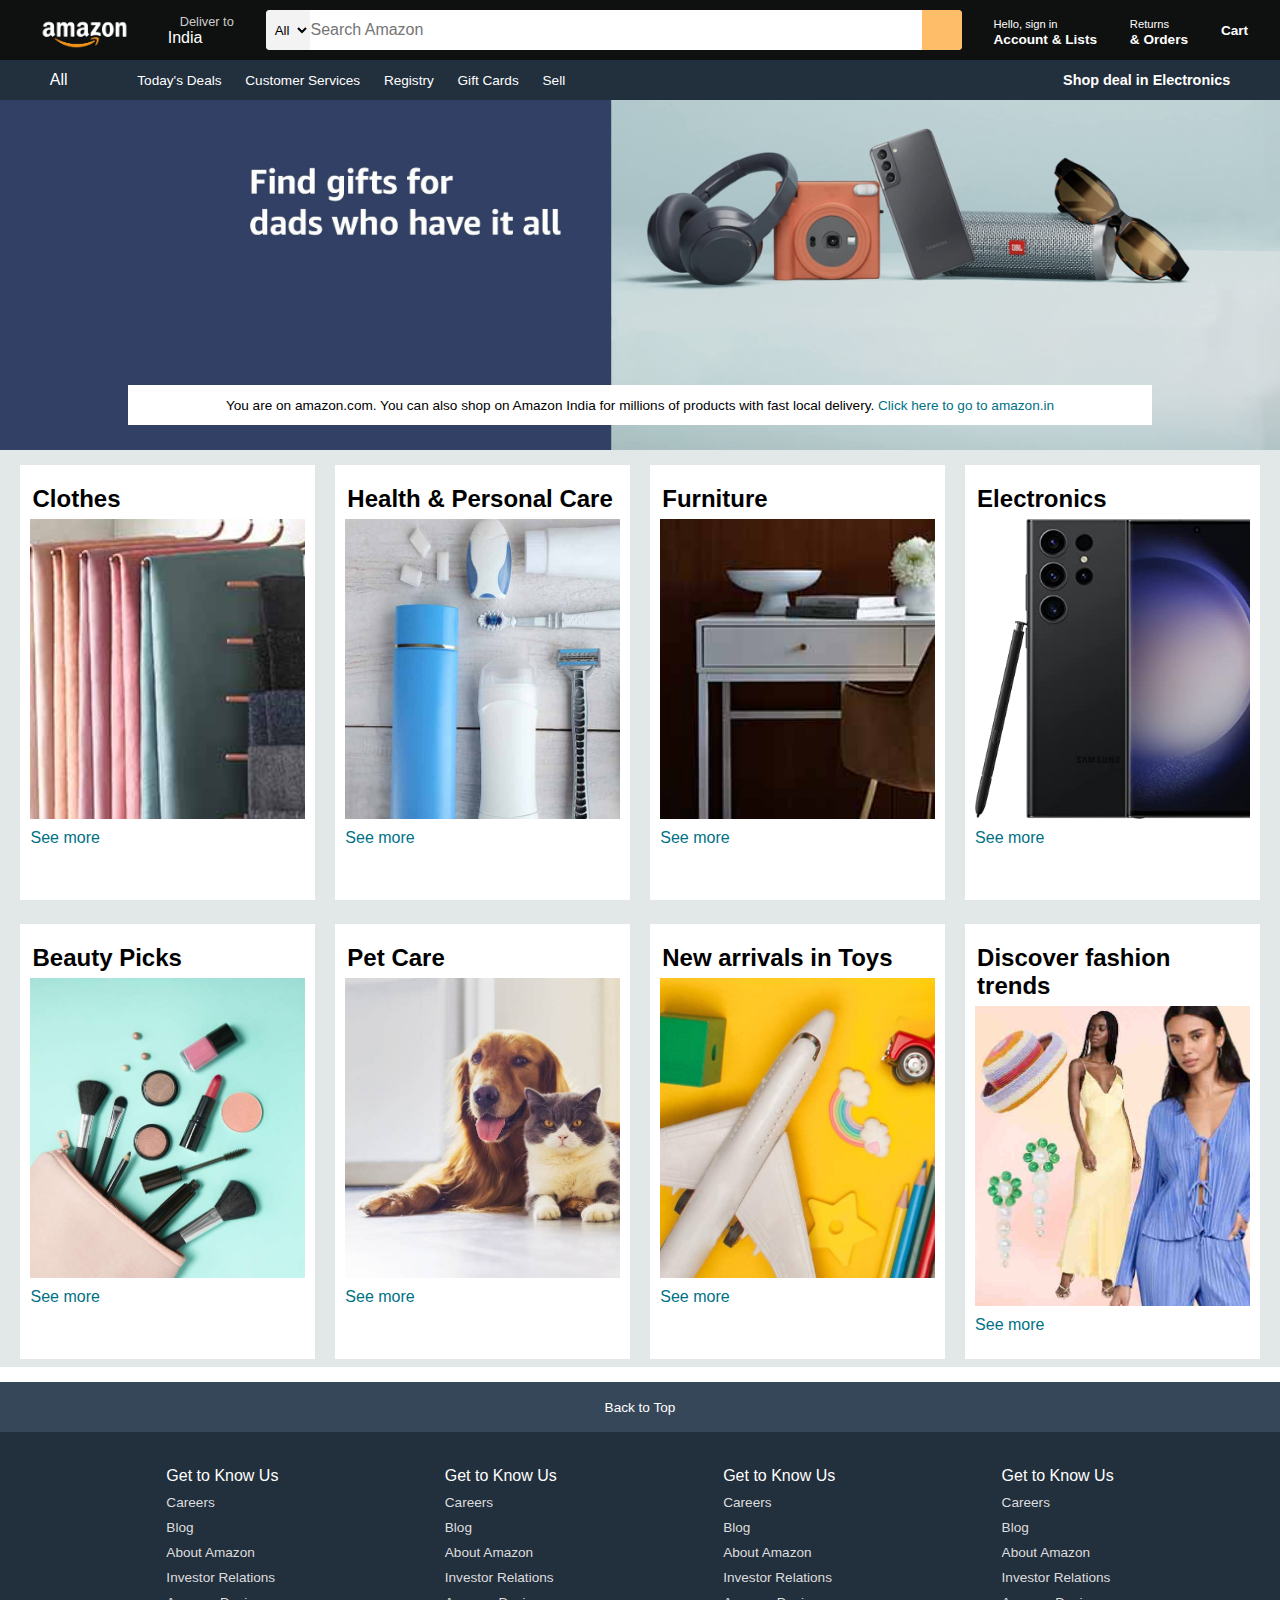
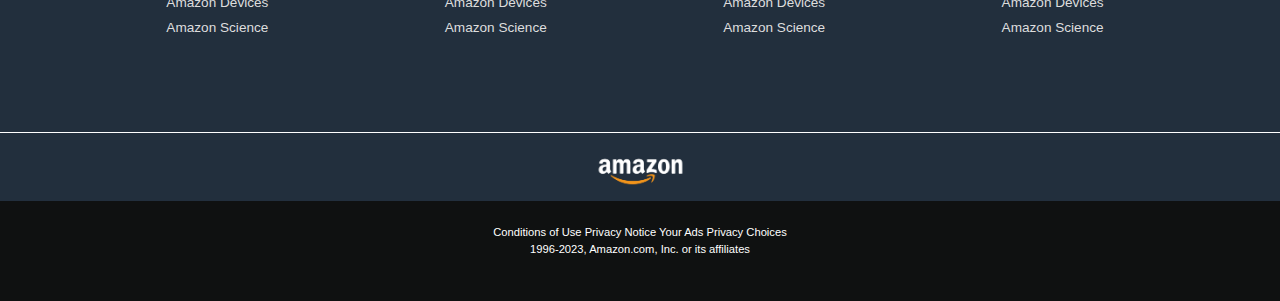
==== index.html @ 6df7f6a2 "first commit" ====
<!DOCTYPE html>
<html lang="en">
<head>
    <meta charset="UTF-8">
    <meta name="viewport" content="width=device-width, initial-scale=1.0">
    <title>Amazon</title>
    <link rel="stylesheet" href="https://cdnjs.cloudflare.com/ajax/libs/font-awesome/6.4.0/css/all.min.css" integrity="sha512-iecdLmaskl7CVkqkXNQ/ZH/XLlvWZOJyj7Yy7tcenmpD1ypASozpmT/E0iPtmFIB46ZmdtAc9eNBvH0H/ZpiBw==" crossorigin="anonymous" referrerpolicy="no-referrer" />
    <link rel="stylesheet" href="style.css">    
</head>
<body> 
    <!-- Go to the CDN(Content Delivery Network) for fetch the data from nearest server for that search (cdnjs.com) -->
    <header>
        <div class="navbar">
            <div class="nav-logo border">
                <div class="logo"></div>
            </div>

            <div class="nav-address border">
                <p class="add-first">Deliver to</p>
                <div class="add-icon">
                    <i class="fa-sharp fa-solid fa-location-dot"></i> 
                    <p class="add-second">India</p>
                </div>
            </div>

            <div class="nav-search">
                <select name="" id="" class="search-select">
                    <option value="">All</option>
                </select>
                <input type="text" placeholder="Search Amazon" class="search-input">
                <div class="search-icon">
                    <i class="fa-solid fa-magnifying-glass"></i>
                </div>
            </div>

            <div class="nav-signin border">
                <p><span>Hello, sign in</span></p>
                <p class="nav-second">Account & Lists</p>
            </div>

            <div class="nav-return border">
                <p><span>Returns</span></p>
                <p class="nav-second">& Orders</p>
            </div>

            <div class="nav-cart border">
                <i class="fa-solid fa-cart-shopping"></i>
                Cart
            </div>
        </div>

        <div class="panel">
            <div class="panel-all hover-cursor">
                <i class="fa-solid fa-bars"></i>
                All
            </div>
            <div class="panel-options">
                <p class="hover-cursor">Today's Deals</p>
                <p class="hover-cursor">Customer Services</p>
                <p class="hover-cursor">Registry</p>
                <p class="hover-cursor">Gift Cards</p>
                <p class="hover-cursor">Sell</p>
            </div>
            <div class="panel-deals hover-cursor">
                Shop deal in Electronics
            </div>
        </div>
    </header>

    <div class="hero-section">
        <div class="hero-msg">
            <p>You are on amazon.com. You can also shop on Amazon India for millions of products with fast local delivery. <a class="hover-cursor">Click here to go to amazon.in</a></p>
        </div>
    </div>

    <div class="shop-section">
        <div class="box">
            <div class="box-content">
                <h2>Clothes</h2>
                <div class="box-img" style="background-image: url('box1_image.jpg');"></div>
                <p class="hover-cursor">See more</p>
            </div>
        </div>
        <div class="box">
            <div class="box-content">
                <h2>Health & Personal Care</h2>
                <div class="box-img" style="background-image: url('box2_image.jpg');"></div>
                <p>See more</p>
            </div>
        </div>
        <div class="box">
            <div class="box-content">
                <h2>Furniture</h2>
                <div class="box-img" style="background-image: url('box3_image.jpg');"></div>
                <p>See more</p>
            </div>
        </div>
        <div class="box">
            <div class="box-content">
                <h2>Electronics</h2>
                <div class="box-img" style="background-image: url('box4_image.jpg');"></div>
                <p>See more</p>
            </div>
        </div>
        <div class="box">
            <div class="box-content">
                <h2>Beauty Picks</h2>
                <div class="box-img" style="background-image: url('box5_image.jpg');"></div>
                <p>See more</p>
            </div>
        </div>
        <div class="box">
            <div class="box-content">
                <h2>Pet Care</h2>
                <div class="box-img" style="background-image: url('box6_image.jpg');"></div>
                <p>See more</p>
            </div>
        </div>
        <div class="box">
            <div class="box-content">
                <h2>New arrivals in Toys</h2>
                <div class="box-img" style="background-image: url('box7_image.jpg');"></div>
                <p>See more</p>
            </div>
        </div>
        <div class="box">
            <div class="box-content">
                <h2>Discover fashion trends</h2>
                <div class="box-img" style="background-image: url('box8_image.jpg');"></div>
                <p>See more</p>
            </div>
        </div>
    </div>

    <footer>
        <div class="foot-panel1">
            Back to Top
        </div>

        <div class="foot-panel2">
            <ul>
                <p>Get to Know Us</p>
                <a>Careers</a>
                <a>Blog</a>
                <a>About Amazon</a>
                <a>Investor Relations</a>
                <a>Amazon Devices</a>
                <a>Amazon Science</a>
            </ul>
            <ul>
                <p>Get to Know Us</p>
                <a>Careers</a>
                <a>Blog</a>
                <a>About Amazon</a>
                <a>Investor Relations</a>
                <a>Amazon Devices</a>
                <a>Amazon Science</a>
            </ul>
            <ul>
                <p>Get to Know Us</p>
                <a>Careers</a>
                <a>Blog</a>
                <a>About Amazon</a>
                <a>Investor Relations</a>
                <a>Amazon Devices</a>
                <a>Amazon Science</a>
            </ul>
            <ul>
                <p>Get to Know Us</p>
                <a>Careers</a>
                <a>Blog</a>
                <a>About Amazon</a>
                <a>Investor Relations</a>
                <a>Amazon Devices</a>
                <a>Amazon Science</a>
            </ul>
        </div>

        <div class="foot-panel3">
            <div class="logo"></div>
        </div>
        
        <div class="foot-panel4">
            <div class="pages">
                 <a>Conditions of Use</a>
                 <a>Privacy Notice</a>
                 <a>Your Ads Privacy Choices</a>
            </div>
            <div class="copyright">
                1996-2023, Amazon.com, Inc. or its affiliates
            </div>
        </div>
    </footer>
</body>
</html>
---- style.css ----
*{
    margin: 0;
    padding: 0;
    font-family: Arial, Helvetica, sans-serif;
    border: border-box;        /*It is very helpful*/ 
}

.navbar{
    height: 60px;
    background-color:  #0f1111;    /*Canva is very helpfull for color pickkup*/
    color: white;
    display: flex;
    align-items: center;
    justify-content: space-evenly;
}

.nav-logo{
    height: 50px;
    width: 100px;
} 

.logo{
    background-image: url("amazon_logo.png");         /*div are seen, when we set height and width for that we set the height and width in .nav-logo*/
    background-size:cover;
    height: 50px;
    width: 100%; 
}

.border{
    border: 1.5px solid transparent;
    height: 50px;
    display: flex;
    flex-direction: column;
    justify-content: center;
    /* margin-left: 4px; */
}

.border:hover{
    border: 1.5px solid white;
}


/* Box2 */
.add-first{
    color: #cccccc;
    font-size: 0.8rem;
    margin-left: 15px;
}

.add-icon{
    display: flex;
    align-items: center;
}

.add-second{
    font-size: 1rem;
    margin-left: 3px;
}


/*Box 3*/
.nav-search{
    display: flex;
    justify-content: space-evenly;
    background-color: pink;
    width: 696px;
    height: 40px;
    border-radius: 4px;
    /* margin-left: 30px; */
}

.search-select{
    background-color: #f3f3f3;
    width: 51px;
    text-align: center;
    border-top-left-radius: 4px;
    border-bottom-left-radius: 4px;
    border: none;
}

.search-input{
    width: 100%;
    font-size: 1rem;
    border: none;
}

.search-icon{
    width: 45px;
    display: flex;
    justify-content: center;
    align-items: center;
    font-size: 1.2rem;
    /* background-color: #f3b242; */
    background-color: #febd68;
    color:#0f1111;
    border-top-right-radius: 4px;
    border-bottom-right-radius: 4px;
}

.nav-search:hover{
    border: 2px solid orange;
}

/*Box-4 and 5*/
span{
    font-size: 0.7rem;
}

.nav-second{
    font-size: 0.85rem;
    font-weight: 700;
}


/*Box-6*/
.nav-cart i{
    font-size: 27px;
}

.nav-cart {
    font-size: 0.85rem;
    font-weight: 700;
    flex-direction: row;
    align-items: center;
}


/**Pannel**/
.panel{
    height: 40px;
    background-color: #222f3d;
    display: flex;
    color: white;
    justify-content: space-evenly;
    align-items: center;
}

.panel-options{
    width: 70%;
    font-size: 0.85rem;
}

.panel-options p{
    margin-left: 20px;
    display: inline;
}

.panel-deals{
    font-size: 0.9rem;
    font-weight: 700;
}

.hover-cursor{
    cursor: pointer;
    text-decoration: none;
}

.hover-cursor:hover{
    cursor: pointer;
    text-decoration: underline;
}

/**Hero**/
.hero-section{
    /* background: url("./hero_image.jpg") no-repeat center center/cover; */
    background-image: url("./hero_image.jpg");
    background-size: cover;
    height: 350px ;
    display: flex;
    justify-content: center;
    align-items: flex-end;
}

.hero-msg{
    background-color: white;
    color: black;
    height: 40px;
    display: flex;
    align-items: center;
    justify-content: center;
    font-size: 0.85rem;
    /* border: 2px solid red; */
    width: 80%;
    margin-bottom: 25px;
}

.hero-msg a{
    color: #007185;
}

/**Shop Section**/
.shop-section{
    display: flex; 
    flex-wrap: wrap;
    justify-content: space-evenly;
    background-color: #e2e7e8;
    height: 917px;
}
.box{
    /* border: 2px solid black; */
    background-color: white;
    height: 400px;
    width: 23%;
    padding: 20px 0px 15px;
    margin-top: 15px;
}

.box-img{
    height: 300px;
    background-size: cover;
    background-repeat: no-repeat ;
    margin-bottom: 10px;
}


.box h2{
    margin-bottom: 6px;
    margin-left: 2px;
}

.box-content{
    margin-left: 10px;
    margin-right: 10px;
}

.box-content p{
    color: #007185;
    margin: 10px 0px;
    font-size: 1rem;
    display: inline;
}

/*Footer*/
footer{
    margin-top: 15px;
}

.foot-panel1{
    background-color: #37475a;
    color: white;
    height: 50px;
    display: flex;
    justify-content: center;
    align-items: center;
    font-size: 0.85rem;
}

.foot-panel2{
    background-color: #222f3d;
    color: white;
    height: 300px;
    display: flex;
    justify-content: space-evenly;
}

ul{
    margin-top: 35px;
}

ul a{
    display: block;
    font-size: 0.85rem;
    margin-top: 10px;
    color: #dddddd;
}

.foot-panel3{
    background-color: #222f3d;
    color: white;
    border-top: 0.5px solid white;
    height: 68px;
    display: flex;
    align-items: center;
    justify-content: center;
}

.logo{
    background-image: url("amazon_logo.png");         
    background-size:cover;
    /* height: 50px; */
    width: 105px;
}

.foot-panel4{
    background-color:#0f1111;
    color: white;
    /* display: flex;
    justify-content: center;
    align-items: center; */
    height: 100px;
    font-size: 0.7rem;
    text-align: center;
}

.pages{
    padding-top: 25px;
}

.copyright{
    padding-top: 5px;
}
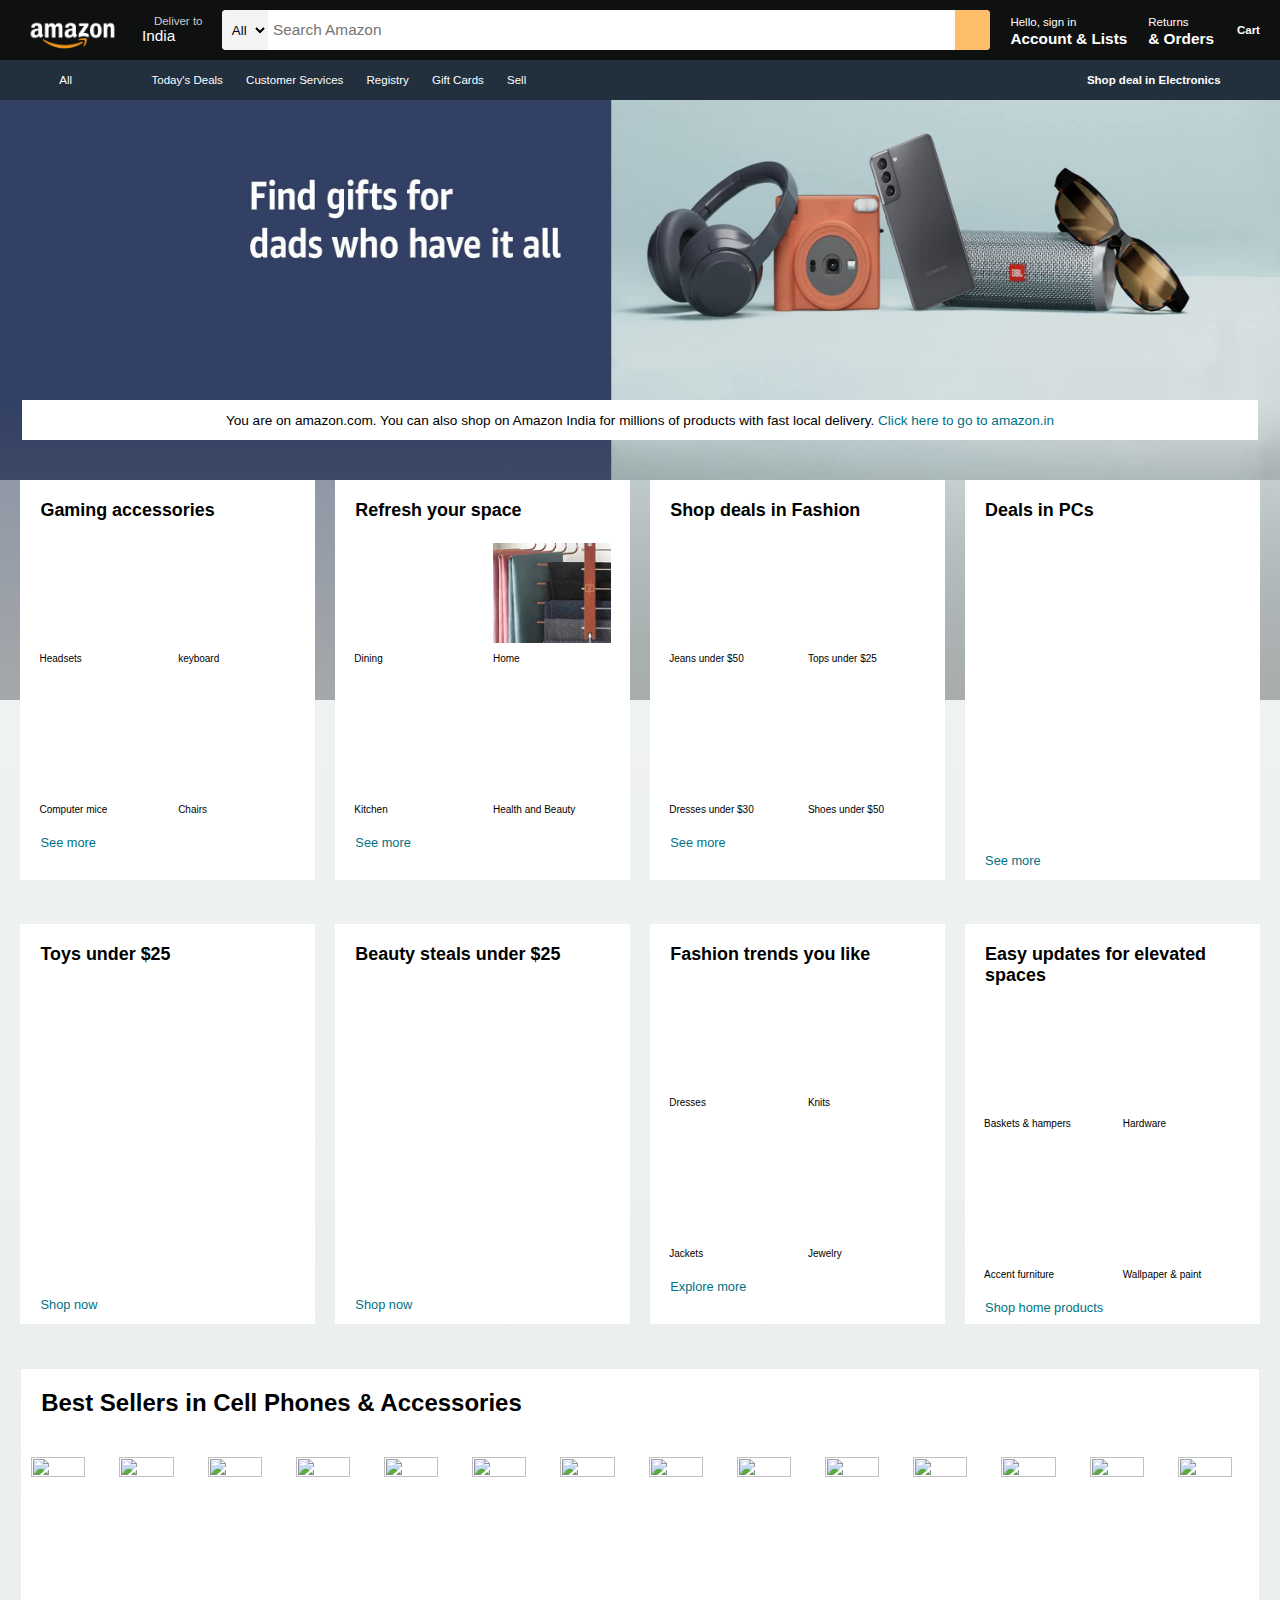
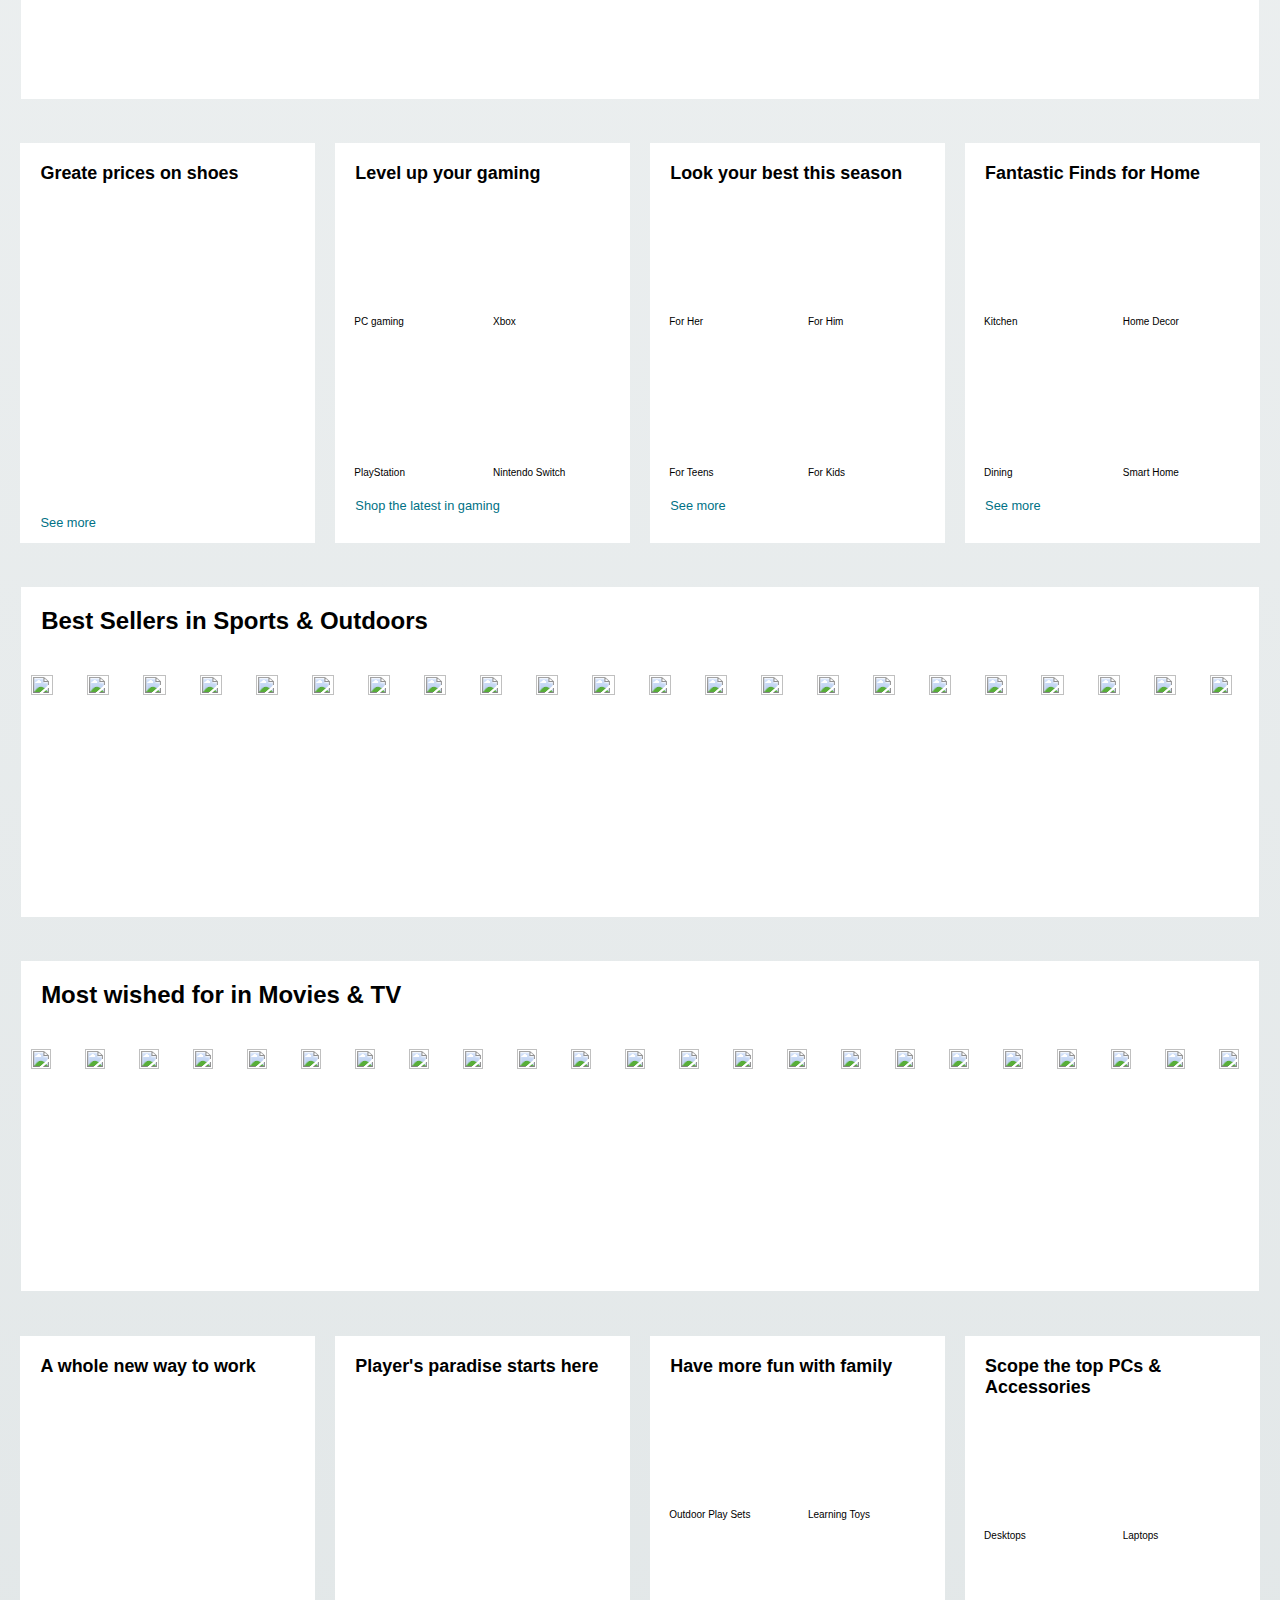
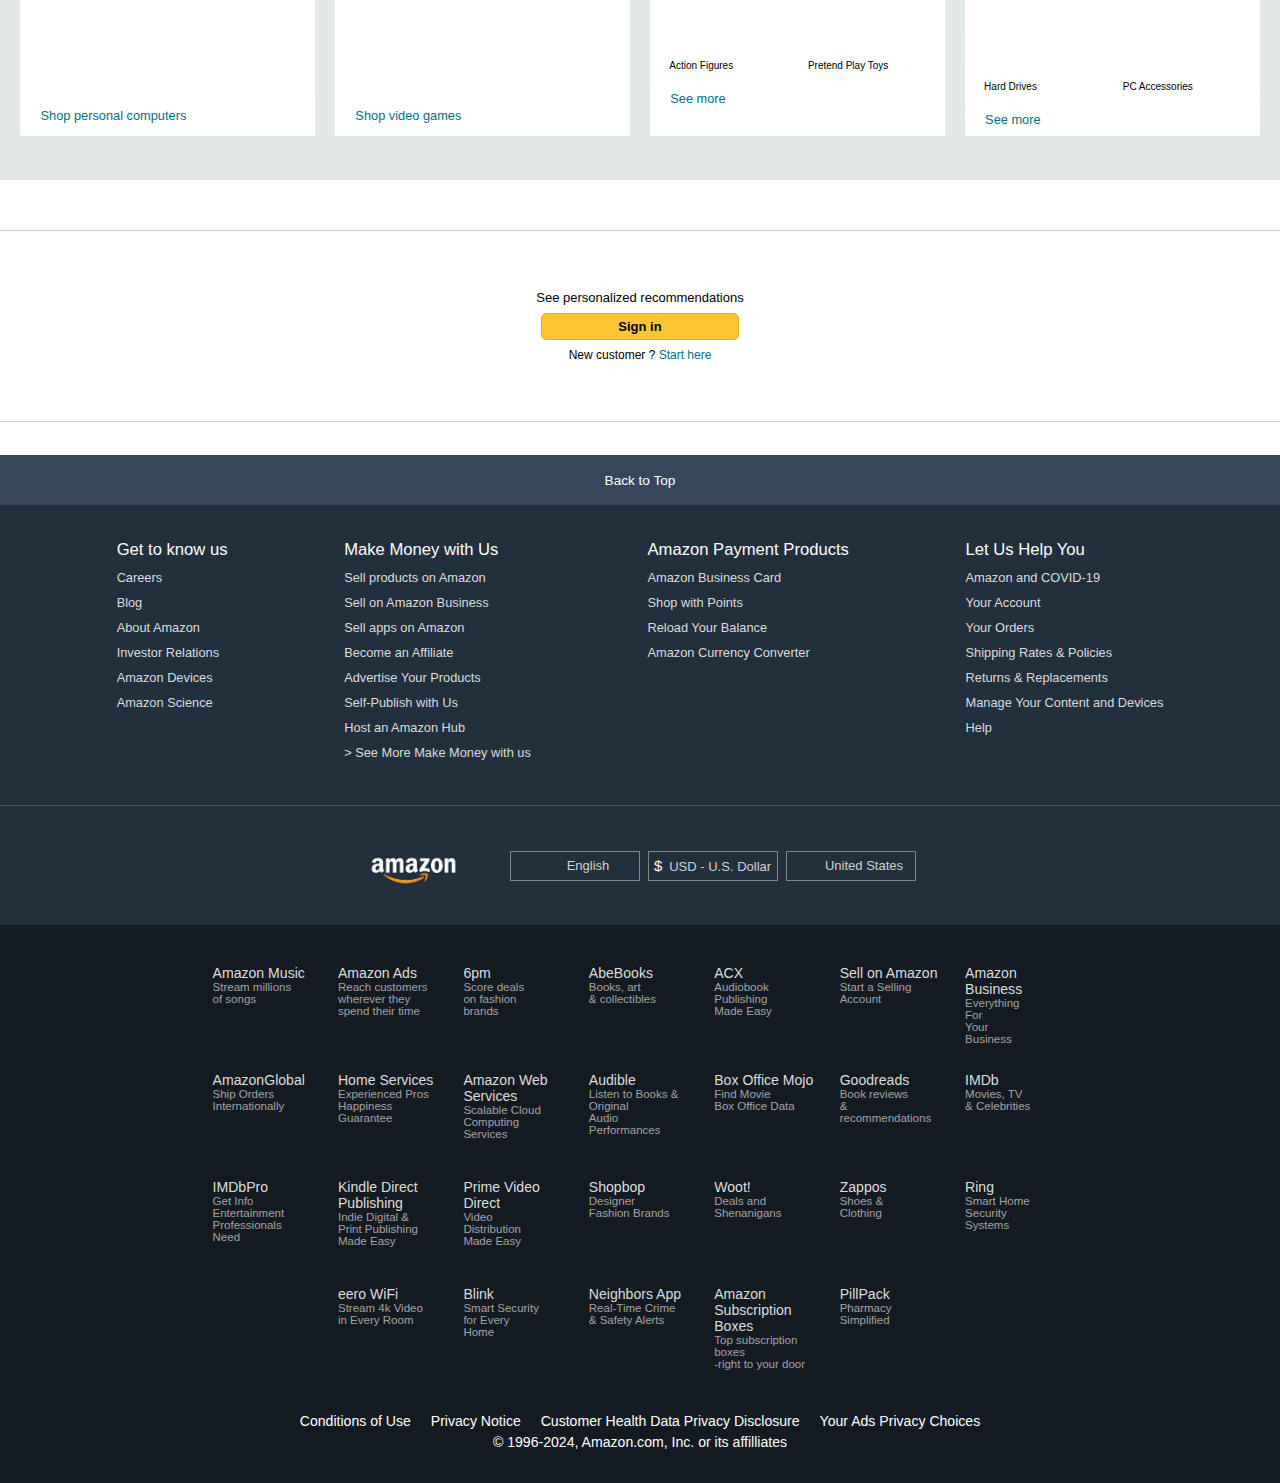
==== commit 75b85f24: "Second commit" ====
--- a/index.html
+++ b/index.html
@@ -1,24 +1,31 @@
 <!DOCTYPE html>
 <html lang="en">
+
 <head>
     <meta charset="UTF-8">
     <meta name="viewport" content="width=device-width, initial-scale=1.0">
-    <title>Amazon</title>
-    <link rel="stylesheet" href="https://cdnjs.cloudflare.com/ajax/libs/font-awesome/6.4.0/css/all.min.css" integrity="sha512-iecdLmaskl7CVkqkXNQ/ZH/XLlvWZOJyj7Yy7tcenmpD1ypASozpmT/E0iPtmFIB46ZmdtAc9eNBvH0H/ZpiBw==" crossorigin="anonymous" referrerpolicy="no-referrer" />
-    <link rel="stylesheet" href="style.css">    
+    <title>Amazon.com. Spend less. Smile more.</title>
+    <link rel="stylesheet" href="https://cdnjs.cloudflare.com/ajax/libs/font-awesome/6.4.0/css/all.min.css"
+        integrity="sha512-iecdLmaskl7CVkqkXNQ/ZH/XLlvWZOJyj7Yy7tcenmpD1ypASozpmT/E0iPtmFIB46ZmdtAc9eNBvH0H/ZpiBw=="
+        crossorigin="anonymous" referrerpolicy="no-referrer" />
+    <link rel="stylesheet" href="style.css">
 </head>
-<body> 
-    <!-- Go to the CDN(Content Delivery Network) for fetch the data from nearest server for that search (cdnjs.com) -->
+
+<body>
+
     <header>
+
         <div class="navbar">
+
             <div class="nav-logo border">
-                <div class="logo"></div>
+                <div class="logo">
+                </div>
             </div>
 
             <div class="nav-address border">
                 <p class="add-first">Deliver to</p>
                 <div class="add-icon">
-                    <i class="fa-sharp fa-solid fa-location-dot"></i> 
+                    <i class="fa-sharp fa-solid fa-location-dot"></i>
                     <p class="add-second">India</p>
                 </div>
             </div>
@@ -68,67 +75,514 @@
     </header>
 
     <div class="hero-section">
-        <div class="hero-msg">
-            <p>You are on amazon.com. You can also shop on Amazon India for millions of products with fast local delivery. <a class="hover-cursor">Click here to go to amazon.in</a></p>
-        </div>
+        <div class="heroImages">
+            <img src="hero_image.jpg" alt="">
+            <img src="hero_image1.jpg" alt="">
+            <img src="hero_image2.jpg" alt="">
+            <img src="hero_image3.jpg" alt="">
+            <img src="hero_image4.jpg" alt="">
+            <img src="hero_image5.jpg" alt="">
+            <div class="hero-msg">
+                <div class="hero-msg-inner">
+                    <p>You are on amazon.com. You can also shop on Amazon India for millions of products with fast local
+                        delivery. <a class="hover-cursor">Click here to go to
+                            amazon.in</a></p>
+                </div>
+
+            </div>
+        </div>
+
     </div>
 
+
     <div class="shop-section">
         <div class="box">
             <div class="box-content">
-                <h2>Clothes</h2>
-                <div class="box-img" style="background-image: url('box1_image.jpg');"></div>
+                <h2>Gaming accessories</h2>
+                <div class="allBoxes">
+                    <div class="boxes">
+                        <div class="boxes-img"
+                            style="background-image: url('headset.jpg');background-position: center; background-size: cover;">
+                        </div>
+                        <p>Headsets</p>
+                    </div>
+                    <div class="boxes">
+                        <div class="boxes-img"
+                            style="background-image: url('keyboard.jpg');background-position: center; background-size: cover;">
+                        </div>
+                        <p>keyboard</p>
+                    </div>
+                    <div class="boxes">
+                        <div class="boxes-img"
+                            style="background-image: url('mouse.jpg');background-position: center; background-size: cover;">
+                        </div>
+                        <p>Computer mice</p>
+                    </div>
+                    <div class="boxes">
+                        <div class="boxes-img"
+                            style="background-image: url('Chairs.jpg');background-position: center; background-size: cover;">
+                        </div>
+                        <p>Chairs</p>
+                    </div>
+                </div>
+
                 <p class="hover-cursor">See more</p>
             </div>
         </div>
         <div class="box">
             <div class="box-content">
-                <h2>Health & Personal Care</h2>
-                <div class="box-img" style="background-image: url('box2_image.jpg');"></div>
-                <p>See more</p>
-            </div>
-        </div>
-        <div class="box">
-            <div class="box-content">
-                <h2>Furniture</h2>
-                <div class="box-img" style="background-image: url('box3_image.jpg');"></div>
-                <p>See more</p>
-            </div>
-        </div>
-        <div class="box">
-            <div class="box-content">
-                <h2>Electronics</h2>
-                <div class="box-img" style="background-image: url('box4_image.jpg');"></div>
-                <p>See more</p>
-            </div>
-        </div>
-        <div class="box">
-            <div class="box-content">
-                <h2>Beauty Picks</h2>
-                <div class="box-img" style="background-image: url('box5_image.jpg');"></div>
-                <p>See more</p>
-            </div>
-        </div>
-        <div class="box">
-            <div class="box-content">
-                <h2>Pet Care</h2>
-                <div class="box-img" style="background-image: url('box6_image.jpg');"></div>
-                <p>See more</p>
-            </div>
-        </div>
-        <div class="box">
-            <div class="box-content">
-                <h2>New arrivals in Toys</h2>
-                <div class="box-img" style="background-image: url('box7_image.jpg');"></div>
-                <p>See more</p>
-            </div>
-        </div>
-        <div class="box">
-            <div class="box-content">
-                <h2>Discover fashion trends</h2>
-                <div class="box-img" style="background-image: url('box8_image.jpg');"></div>
-                <p>See more</p>
-            </div>
+                <h2>Refresh your space</h2>
+                <div class="allBoxes">
+                    <div class="boxes">
+                        <div class="boxes-img"
+                            style="background-image: url('Dining.jpg');background-position: center; background-size: cover;">
+                        </div>
+                        <p>Dining</p>
+                    </div>
+                    <div class="boxes">
+                        <div class="boxes-img"
+                            style="background-image: url('box1_image.jpg');background-position: center; background-size: cover;">
+                        </div>
+                        <p>Home</p>
+                    </div>
+                    <div class="boxes">
+                        <div class="boxes-img"
+                            style="background-image: url('Kitchen.jpg');background-position: center; background-size: cover;">
+                        </div>
+                        <p>Kitchen</p>
+                    </div>
+                    <div class="boxes">
+                        <div class="boxes-img"
+                            style="background-image: url('HealthAndBeauty.jpg');background-position: center; background-size: cover;">
+                        </div>
+                        <p>Health and Beauty</p>
+                    </div>
+                </div>
+
+                <p class="hover-cursor">See more</p>
+            </div>
+        </div>
+        <div class="box">
+            <div class="box-content">
+                <h2>Shop deals in Fashion</h2>
+                <div class="allBoxes">
+                    <div class="boxes">
+                        <div class="boxes-img"
+                            style="background-image: url('Jeans.jpg');background-position: center; background-size: cover;">
+                        </div>
+                        <p>Jeans under $50</p>
+                    </div>
+                    <div class="boxes">
+                        <div class="boxes-img"
+                            style="background-image: url('Tops.jpg');background-position: center; background-size: cover;">
+                        </div>
+                        <p>Tops under $25</p>
+                    </div>
+                    <div class="boxes">
+                        <div class="boxes-img"
+                            style="background-image: url('Dresses.jpg');background-position: center; background-size: cover;">
+                        </div>
+                        <p>Dresses under $30</p>
+                    </div>
+                    <div class="boxes">
+                        <div class="boxes-img"
+                            style="background-image: url('Shoes.jpg');background-position: center; background-size: cover;">
+                        </div>
+                        <p>Shoes under $50</p>
+                    </div>
+                </div>
+
+                <p class="hover-cursor">See more</p>
+            </div>
+        </div>
+        <div class="box">
+            <div class="box-content">
+                <h2>Deals in PCs</h2>
+                <div class="singleImageDiv">
+                    <div class="box-img redColorImage"
+                        style="background-image: url('pcs.jpg');background-position: center;"></div>
+                    <p class="hover-cursor colorPara">See more</p>
+                </div>
+            </div>
+        </div>
+
+        <div class="box">
+            <div class="box-content">
+                <h2>Toys under $25</h2>
+                <div class="singleImageDiv">
+                    <div class="box-img redColorImage"
+                        style="background-image: url('ToysUnder$25.jpg ');background-position: center; ">
+                    </div>
+                    <p class="hover-cursor colorPara">Shop now</p>
+                </div>
+            </div>
+        </div>
+        <div class="box">
+            <div class="box-content">
+                <h2>Beauty steals under $25</h2>
+                <div class="singleImageDiv">
+                    <div class="box-img redColorImage"
+                        style="background-image: url('BeautyStealsUnder$25.jpg'); background-position: center; ">
+                    </div>
+                    <p class="hover-cursor colorPara">Shop now</p>
+                </div>
+            </div>
+        </div>
+        <div class="box">
+            <div class="box-content">
+                <h2>Fashion trends you like</h2>
+                <div class="allBoxes">
+                    <div class="boxes">
+                        <div class="boxes-img"
+                            style="background-image: url('dresses1.jpg');background-position: center; background-size: cover;">
+                        </div>
+                        <p>Dresses</p>
+                    </div>
+                    <div class="boxes">
+                        <div class="boxes-img"
+                            style="background-image: url('knits.jpg');background-position: center; background-size: cover;">
+                        </div>
+                        <p>Knits</p>
+                    </div>
+                    <div class="boxes">
+                        <div class="boxes-img"
+                            style="background-image: url('jackets.jpg');background-position: center; background-size: cover;">
+                        </div>
+                        <p>Jackets</p>
+                    </div>
+                    <div class="boxes">
+                        <div class="boxes-img"
+                            style="background-image: url('jewelry.jpg');background-position: center; background-size: cover;">
+                        </div>
+                        <p>Jewelry</p>
+                    </div>
+                </div>
+
+                <p class="hover-cursor">Explore more</p>
+            </div>
+        </div>
+        <div class="box">
+            <div class="box-content">
+                <h2>Easy updates for elevated spaces</h2>
+                <div class="allBoxes">
+                    <div class="boxes">
+                        <div class="boxes-img"
+                            style="background-image: url('baskets&hampers.jpg');background-position: center; background-size: cover;">
+                        </div>
+                        <p>Baskets & hampers</p>
+                    </div>
+                    <div class="boxes">
+                        <div class="boxes-img"
+                            style="background-image: url('Hardware.jpg');background-position: center; background-size: cover;">
+                        </div>
+                        <p>Hardware</p>
+                    </div>
+                    <div class="boxes">
+                        <div class="boxes-img"
+                            style="background-image: url('AccentFurniture.jpg');background-position: center; background-size: cover;">
+                        </div>
+                        <p>Accent furniture</p>
+                    </div>
+                    <div class="boxes">
+                        <div class="boxes-img"
+                            style="background-image: url('Wallpaper&paint.jpg');background-position: center; background-size: cover;">
+                        </div>
+                        <p>Wallpaper & paint</p>
+                    </div>
+                </div>
+
+                <p class="hover-cursor">Shop home products</p>
+            </div>
+        </div>
+
+        <div class="rowBox">
+            <div class="box-contentRow">
+                <h2>Best Sellers in Cell Phones & Accessories</h2>
+                <div class="imageRowBox">
+                    <img src="cellPhone1.jpg" alt="">
+                    <img src="cellPhone2.jpg" alt="">
+                    <img src="cellPhone3.jpg" alt="">
+                    <img src="cellPhone4.jpg" alt="">
+                    <img src="cellPhone5.jpg" alt="">
+                    <img src="cellPhone6.jpg" alt="">
+                    <img src="cellPhone7.jpg" alt="">
+                    <img src="cellPhone8.jpg" alt="">
+                    <img src="cellPhone9.jpg" alt="">
+                    <img src="cellPhone10.jpg" alt="">
+                    <img src="cellPhone11.jpg" alt="">
+                    <img src="cellPhone12.jpg" alt="">
+                    <img src="cellPhone213.jpg" alt="">
+                    <img src="cellPhone14.jpg" alt="">
+                </div>
+            </div>
+        </div>
+
+        <div class="box">
+            <div class="box-content">
+                <h2>Greate prices on shoes</h2>
+                <div class="singleImageDiv">
+                    <div class="box-img redColorImage"
+                        style="background-image: url('shoesImage.jpg');background-position: center;"></div>
+                    <p class="hover-cursor colorPara">See more</p>
+                </div>
+            </div>
+        </div>
+        <div class="box">
+            <div class="box-content">
+                <h2>Level up your gaming</h2>
+                <div class="allBoxes">
+                    <div class="boxes">
+                        <div class="boxes-img"
+                            style="background-image: url('pcGaming.jpg');background-position: center; background-size: cover;">
+                        </div>
+                        <p>PC gaming</p>
+                    </div>
+                    <div class="boxes">
+                        <div class="boxes-img"
+                            style="background-image: url('xbox.jpg');background-position: center; background-size: cover;">
+                        </div>
+                        <p>Xbox</p>
+                    </div>
+                    <div class="boxes">
+                        <div class="boxes-img"
+                            style="background-image: url('playstation.jpg');background-position: center; background-size: cover;">
+                        </div>
+                        <p>PlayStation</p>
+                    </div>
+                    <div class="boxes">
+                        <div class="boxes-img"
+                            style="background-image: url('NintendoSwitch.jpg');background-position: center; background-size: cover;">
+                        </div>
+                        <p>Nintendo Switch</p>
+                    </div>
+                </div>
+
+                <p class="hover-cursor">Shop the latest in gaming</p>
+            </div>
+        </div>
+        <div class="box">
+            <div class="box-content">
+                <h2>Look your best this season</h2>
+                <div class="allBoxes">
+                    <div class="boxes">
+                        <div class="boxes-img"
+                            style="background-image: url('forHer.jpg');background-position: center; background-size: cover;">
+                        </div>
+                        <p>For Her</p>
+                    </div>
+                    <div class="boxes">
+                        <div class="boxes-img"
+                            style="background-image: url('forHim.jpg');background-position: center; background-size: cover;">
+                        </div>
+                        <p>For Him</p>
+                    </div>
+                    <div class="boxes">
+                        <div class="boxes-img"
+                            style="background-image: url('forTeens.jpg');background-position: center; background-size: cover;">
+                        </div>
+                        <p>For Teens</p>
+                    </div>
+                    <div class="boxes">
+                        <div class="boxes-img"
+                            style="background-image: url('forKids.jpg');background-position: center; background-size: cover;">
+                        </div>
+                        <p>For Kids</p>
+                    </div>
+                </div>
+
+                <p class="hover-cursor">See more</p>
+            </div>
+        </div>
+
+        <div class="box">
+            <div class="box-content">
+                <h2>Fantastic Finds for Home</h2>
+                <div class="allBoxes">
+                    <div class="boxes">
+                        <div class="boxes-img"
+                            style="background-image: url('Kitchen1.jpg');background-position: center; background-size: cover;">
+                        </div>
+                        <p>Kitchen</p>
+                    </div>
+                    <div class="boxes">
+                        <div class="boxes-img"
+                            style="background-image: url('HomeDecor.jpg');background-position: center; background-size: cover;">
+                        </div>
+                        <p>Home Decor</p>
+                    </div>
+                    <div class="boxes">
+                        <div class="boxes-img"
+                            style="background-image: url('Dining1.jpg');background-position: center; background-size: cover;">
+                        </div>
+                        <p>Dining</p>
+                    </div>
+                    <div class="boxes">
+                        <div class="boxes-img"
+                            style="background-image: url('smartHome.jpg');background-position: center; background-size: cover;">
+                        </div>
+                        <p>Smart Home</p>
+                    </div>
+                </div>
+
+                <p class="hover-cursor">See more</p>
+            </div>
+        </div>
+
+        <div class="rowBox">
+            <div class="box-contentRow">
+                <h2>Best Sellers in Sports & Outdoors</h2>
+                <div class="imageRowBox">
+                    <img src="https://m.media-amazon.com/images/I/51dJEpB2pNL._AC_SY200_.jpg" alt="">
+                    <img src="https://m.media-amazon.com/images/I/61JSyav4ckL._AC_SY200_.jpg" alt="">
+                    <img src="https://m.media-amazon.com/images/I/814fq7PUnRL._AC_SY200_.jpg" alt="">
+                    <img src="https://m.media-amazon.com/images/I/81cqVE2vwvL._AC_SY200_.jpg" alt="">
+                    <img src="https://m.media-amazon.com/images/I/71Tjpy2jKQL._AC_SY200_.jpg" alt="">
+                    <img src="https://m.media-amazon.com/images/I/619oerO9pIL._AC_SY200_.jpg" alt="">
+                    <img src="https://m.media-amazon.com/images/I/71IXM3sX7-L._AC_SY200_.jpg" alt="">
+                    <img src="https://m.media-amazon.com/images/I/81hjnd-mv+L._AC_SY200_.jpg" alt="">
+                    <img src="https://m.media-amazon.com/images/I/71h7HHb9lIL._AC_SY200_.jpg" alt="">
+                    <img src="https://m.media-amazon.com/images/I/81smvCAVslL._AC_SY200_.jpg" alt="">
+                    <img src="https://m.media-amazon.com/images/I/71gMmvVxacL._AC_SY200_.jpg" alt="">
+                    <img src="https://m.media-amazon.com/images/I/71cNcR6oDPL._AC_SY200_.jpg" alt="">
+                    <img src="https://m.media-amazon.com/images/I/71HH+CAgaJL._AC_SY200_.jpg" alt="">
+                    <img src="https://m.media-amazon.com/images/I/91kcFXiolnL._AC_SY200_.jpg" alt="">
+                    <img src="https://m.media-amazon.com/images/I/71ZDg-qyyFL._AC_SY200_.jpg" alt="">
+                    <img src="https://m.media-amazon.com/images/I/71hE73ha6OL._AC_SY200_.jpg" alt="">
+                    <img src="https://m.media-amazon.com/images/I/81IZuPIyw8L._AC_SY200_.jpg" alt="">
+                    <img src="https://m.media-amazon.com/images/I/71ZNyTPaV1L._AC_SY200_.jpg" alt="">
+                    <img src="https://m.media-amazon.com/images/I/81vIRhMoKHL._AC_SY200_.jpg" alt="">
+                    <img src="https://m.media-amazon.com/images/I/71FAta-17wL._AC_SY200_.jpg" alt="">
+                    <img src="https://m.media-amazon.com/images/I/61BoxYQD44L._AC_SY200_.jpg" alt="">
+                    <img src="https://m.media-amazon.com/images/I/71AtfshHiGL._AC_SY200_.jpg" alt="">
+                </div>
+            </div>
+        </div>
+        <div class="rowBox">
+            <div class="box-contentRow">
+                <h2>Most wished for in Movies & TV</h2>
+                <div class="imageRowBox">
+                    <img src="https://m.media-amazon.com/images/I/81Y26toqdTL._AC_SY200_.jpg" alt="">
+                    <img src="https://m.media-amazon.com/images/I/51SxIyLWwUL._AC_SY200_.jpg" alt="">
+                    <img src="https://m.media-amazon.com/images/I/61HjNVWCVqL._AC_SY200_.jpg" alt="">
+                    <img src="https://m.media-amazon.com/images/I/71SPhGKyMPL._AC_SY200_.jpg" alt="">
+                    <img src="https://m.media-amazon.com/images/I/61zTUsn33xL._AC_SY200_.jpg" alt="">
+                    <img src="https://m.media-amazon.com/images/I/91yuQpw++mL._AC_SY200_.jpg" alt="">
+                    <img src="https://m.media-amazon.com/images/I/71S4-NjoTDL._AC_SY200_.jpg" alt="">
+                    <img src="https://m.media-amazon.com/images/I/71hYbAifNoL._AC_SY200_.jpg" alt="">
+                    <img src="https://m.media-amazon.com/images/I/71FDgCINUaL._AC_SY200_.jpg" alt="">
+                    <img src="https://m.media-amazon.com/images/I/71Ja4j-hJML._AC_SY200_.jpg" alt="">
+                    <img src="https://m.media-amazon.com/images/I/615c2+Q4QVL._AC_SY200_.jpg" alt="">
+                    <img src="https://m.media-amazon.com/images/I/615c2+Q4QVL._AC_SY200_.jpg" alt="">
+                    <img src="https://m.media-amazon.com/images/I/719VYVeyktL._AC_SY200_.jpg" alt="">
+                    <img src="https://m.media-amazon.com/images/I/61IM+k4lmQL._AC_SY200_.jpg" alt="">
+                    <img src="https://m.media-amazon.com/images/I/61IM+k4lmQL._AC_SY200_.jpg" alt="">
+                    <img src="https://m.media-amazon.com/images/I/61IM+k4lmQL._AC_SY200_.jpg" alt="">
+                    <img src="https://m.media-amazon.com/images/I/61DvJfXVmSL._AC_SY200_.jpg" alt="">
+                    <img src="https://m.media-amazon.com/images/I/61XntLH2loL._AC_SY200_.jpg" alt="">
+                    <img src="https://m.media-amazon.com/images/I/810bh-IO8zL._AC_SY200_.jpg" alt="">
+                    <img src="https://m.media-amazon.com/images/I/91lZP+tyg0L._AC_SY200_.jpg" alt="">
+                    <img src="https://m.media-amazon.com/images/I/6176qXxgtIL._AC_SY200_.jpg" alt="">
+                    <img src="https://m.media-amazon.com/images/I/61cDv-4cL4L._AC_SY200_.jpg" alt="">
+                    <img src="https://m.media-amazon.com/images/I/61cDv-4cL4L._AC_SY200_.jpg" alt="">
+                    <img src="https://m.media-amazon.com/images/I/717aharCSRL._AC_SY200_.jpg" alt="">
+                </div>
+            </div>
+        </div>
+
+        <div class="box">
+            <div class="box-content">
+                <h2>A whole new way to work</h2>
+                <div class="singleImageDiv">
+                    <div class="box-img redColorImage"
+                        style="background-image: url('personalComputer.jpg');background-position: center;"></div>
+                    <p class="hover-cursor colorPara">Shop personal computers</p>
+                </div>
+            </div>
+        </div>
+        <div class="box">
+            <div class="box-content">
+                <h2>Player's paradise starts here</h2>
+                <div class="singleImageDiv">
+                    <div class="box-img redColorImage"
+                        style=" background-image: url('videoGames.jpg');background-position: center;">
+                    </div>
+                    <p class="hover-cursor colorPara">Shop video games</p>
+                </div>
+            </div>
+        </div>
+        <div class="box">
+            <div class="box-content">
+                <h2>Have more fun with family</h2>
+                <div class="allBoxes">
+                    <div class="boxes">
+                        <div class="boxes-img"
+                            style="background-image: url('outdoorPlaySets.jpg');background-position: center; background-size: cover;">
+                        </div>
+                        <p>Outdoor Play Sets</p>
+                    </div>
+                    <div class="boxes">
+                        <div class="boxes-img"
+                            style="background-image: url('LearningToys.jpg');background-position: center; background-size: cover;">
+                        </div>
+                        <p>Learning Toys</p>
+                    </div>
+                    <div class="boxes">
+                        <div class="boxes-img"
+                            style="background-image: url('actionFigures.jpg');background-position: center; background-size: cover;">
+                        </div>
+                        <p>Action Figures</p>
+                    </div>
+                    <div class="boxes">
+                        <div class="boxes-img"
+                            style="background-image: url('pretendPlaytoys.jpg');background-position: center; background-size: cover;">
+                        </div>
+                        <p>Pretend Play Toys</p>
+                    </div>
+                </div>
+
+                <p class="hover-cursor">See more</p>
+            </div>
+        </div>
+        <div class="box">
+            <div class="box-content">
+                <h2>Scope the top PCs & Accessories</h2>
+                <div class="allBoxes">
+                    <div class="boxes">
+                        <div class="boxes-img"
+                            style="background-image: url('Desktops.jpg');background-position: center; background-size: cover;">
+                        </div>
+                        <p>Desktops</p>
+                    </div>
+                    <div class="boxes">
+                        <div class="boxes-img"
+                            style="background-image: url('Laptops.jpg');background-position: center; background-size: cover;">
+                        </div>
+                        <p>Laptops</p>
+                    </div>
+                    <div class="boxes">
+                        <div class="boxes-img"
+                            style="background-image: url('HardDrives.jpg');background-position: center; background-size: cover;">
+                        </div>
+                        <p>Hard Drives</p>
+                    </div>
+                    <div class="boxes">
+                        <div class="boxes-img"
+                            style="background-image: url('PCAccessories.jpg');background-position: center; background-size: cover;">
+                        </div>
+                        <p>PC Accessories</p>
+                    </div>
+                </div>
+
+                <p class="hover-cursor">See more</p>
+            </div>
+        </div>
+    </div>
+
+    <div class="rowBoxSignin">
+        <div class="rowBoxSigninInner">
+            <p>See personalized recommendations</p>
+            <button>Sign in</button>
+            <p>New customer ? <a href="">Start here</a></p>
         </div>
     </div>
 
@@ -139,57 +593,230 @@
 
         <div class="foot-panel2">
             <ul>
-                <p>Get to Know Us</p>
-                <a>Careers</a>
-                <a>Blog</a>
-                <a>About Amazon</a>
-                <a>Investor Relations</a>
-                <a>Amazon Devices</a>
-                <a>Amazon Science</a>
+                <p>Get to know us</p>
+                <a href="">Careers</a>
+                <a href="">Blog</a>
+                <a href="">About Amazon</a>
+                <a href="">Investor Relations</a>
+                <a href="">Amazon Devices</a>
+                <a href="">Amazon Science</a>
             </ul>
             <ul>
-                <p>Get to Know Us</p>
-                <a>Careers</a>
-                <a>Blog</a>
-                <a>About Amazon</a>
-                <a>Investor Relations</a>
-                <a>Amazon Devices</a>
-                <a>Amazon Science</a>
+                <p>Make Money with Us</p>
+                <a href="">Sell products on Amazon</a>
+                <a href="">Sell on Amazon Business</a>
+                <a href="">Sell apps on Amazon</a>
+                <a href="">Become an Affiliate</a>
+                <a href="">Advertise Your Products</a>
+                <a href="">Self-Publish with Us</a>
+                <a href="">Host an Amazon Hub</a>
+                <a href="">> See More Make Money with us</a>
             </ul>
             <ul>
-                <p>Get to Know Us</p>
-                <a>Careers</a>
-                <a>Blog</a>
-                <a>About Amazon</a>
-                <a>Investor Relations</a>
-                <a>Amazon Devices</a>
-                <a>Amazon Science</a>
+                <p>Amazon Payment Products</p>
+                <a href="">Amazon Business Card</a>
+                <a href="">Shop with Points</a>
+                <a href="">Reload Your Balance</a>
+                <a href="">Amazon Currency Converter</a>
             </ul>
             <ul>
-                <p>Get to Know Us</p>
-                <a>Careers</a>
-                <a>Blog</a>
-                <a>About Amazon</a>
-                <a>Investor Relations</a>
-                <a>Amazon Devices</a>
-                <a>Amazon Science</a>
+                <p>Let Us Help You</p>
+                <a href="">Amazon and COVID-19</a>
+                <a href="">Your Account</a>
+                <a href="">Your Orders</a>
+                <a href="">Shipping Rates & Policies</a>
+                <a href="">Returns & Replacements</a>
+                <a href="">Manage Your Content and Devices</a>
+                <a href="">Help</a>
             </ul>
         </div>
 
+
         <div class="foot-panel3">
-            <div class="logo"></div>
-        </div>
-        
-        <div class="foot-panel4">
-            <div class="pages">
-                 <a>Conditions of Use</a>
-                 <a>Privacy Notice</a>
-                 <a>Your Ads Privacy Choices</a>
-            </div>
-            <div class="copyright">
-                1996-2023, Amazon.com, Inc. or its affiliates
-            </div>
-        </div>
+            <div class="foot-panelInner3">
+                <div class="logo"></div>
+                <div class="footPanelBox lang">
+                    <img src="./web.png" alt="">
+                    <p>English</p>
+                </div>
+                <div class="footPanelBox">
+                    <p><span>$</span>USD - U.S. Dollar</p>
+                </div>
+                <div class="footPanelBox">
+                    <img src="./united-26177_640.png" alt="">
+                    <p>United States</p>
+                </div>
+            </div>
+        </div>
+
+        <div class="footPanel5Outsider">
+            <div class="foot-panel5">
+                <div class="footPanel5InnerBox">
+                    <h5>Amazon Music</h5>
+                    <p>Stream millions</p>
+                    <p>of songs</p>
+                </div>
+                <div class="footPanel5InnerBox">
+                    <h5>Amazon Ads</h5>
+                    <p>Reach customers</p>
+                    <p>wherever they </p>
+                    <p>spend their time</p>
+                </div>
+                <div class="footPanel5InnerBox">
+                    <h5>6pm</h5>
+                    <p>Score deals </p>
+                    <p>on fashion </p>
+                    <p>brands</p>
+                </div>
+                <div class="footPanel5InnerBox">
+                    <h5>AbeBooks</h5>
+                    <p>Books, art</p>
+                    <p>& collectibles</p>
+                </div>
+                <div class="footPanel5InnerBox">
+                    <h5>ACX</h5>
+                    <p>Audiobook Publishing</p>
+                    <p>Made Easy</p>
+                </div>
+                <div class="footPanel5InnerBox">
+                    <h5>Sell on Amazon</h5>
+                    <p>Start a Selling</p>
+                    <p>Account</p>
+                </div>
+                <div class="footPanel5InnerBox">
+                    <h5>Amazon</h5>
+                    <h5>Business</h5>
+                    <p>Everything</p>
+                    <p>For</p>
+                    <p>Your</p>
+                    <p>Business</p>
+                </div>
+                <div class="footPanel5InnerBox">
+                    <h5>AmazonGlobal</h5>
+                    <p>Ship Orders</p>
+                    <p>Internationally</p>
+                </div>
+                <div class="footPanel5InnerBox">
+                    <h5>Home Services</h5>
+                    <p>Experienced Pros</p>
+                    <p>Happiness</p>
+                    <p>Guarantee</p>
+                </div>
+                <div class="footPanel5InnerBox">
+                    <h5>Amazon Web Services</h5>
+                    <p>Scalable Cloud</p>
+                    <p>Computing</p>
+                    <p>Services</p>
+                </div>
+                <div class="footPanel5InnerBox">
+                    <h5>Audible</h5>
+                    <p>Listen to Books &</p>
+                    <p>Original</p>
+                    <p>Audio</p>
+                    <p>Performances</p>
+                </div>
+                <div class="footPanel5InnerBox">
+                    <h5>Box Office Mojo</h5>
+                    <p>Find Movie</p>
+                    <p>Box Office Data</p>
+                </div>
+                <div class="footPanel5InnerBox">
+                    <h5>Goodreads</h5>
+                    <p>Book reviews </p>
+                    <p>&</p>
+                    <p>recommendations</p>
+                </div>
+                <div class="footPanel5InnerBox">
+                    <h5>IMDb</h5>
+                    <p>Movies, TV</p>
+                    <p>& Celebrities</p>
+                </div>
+                <div class="footPanel5InnerBox">
+                    <h5>IMDbPro</h5>
+                    <p>Get Info</p>
+                    <p>Entertainment</p>
+                    <p>Professionals</p>
+                    <p>Need</p>
+                </div>
+                <div class="footPanel5InnerBox">
+                    <h5>Kindle Direct Publishing</h5>
+                    <p>Indie Digital &</p>
+                    <p>Print Publishing</p>
+                    <p>Made Easy</p>
+                </div>
+                <div class="footPanel5InnerBox">
+                    <h5>Prime Video</h5>
+                    <h5>Direct</h5>
+                    <p>Video</p>
+                    <p>Distribution</p>
+                    <p>Made Easy</p>
+                </div>
+                <div class="footPanel5InnerBox">
+                    <h5>Shopbop</h5>
+                    <p>Designer</p>
+                    <p>Fashion Brands</p>
+                </div>
+                <div class="footPanel5InnerBox">
+                    <h5>Woot!</h5>
+                    <p>Deals and</p>
+                    <p>Shenanigans</p>
+                </div>
+                <div class="footPanel5InnerBox">
+                    <h5>Zappos</h5>
+                    <p>Shoes & </p>
+                    <p>Clothing</p>
+                </div>
+                <div class="footPanel5InnerBox">
+                    <h5>Ring</h5>
+                    <p>Smart Home</p>
+                    <p>Security</p>
+                    <p>Systems</p>
+                </div>
+            </div>
+            <div class="footPanelSecondPart">
+                <div class="footPanel5InnerBox">
+                    <h5>eero WiFi</h5>
+                    <p>Stream 4k Video</p>
+                    <p>in Every Room </p>
+                </div>
+                <div class="footPanel5InnerBox">
+                    <h5>Blink</h5>
+                    <p>Smart Security</p>
+                    <p>for Every</p>
+                    <p>Home</p>
+                </div>
+                <div class="footPanel5InnerBox">
+                    <h5>Neighbors App</h5>
+                    <p>Real-Time Crime</p>
+                    <p>& Safety Alerts</p>
+                </div>
+                <div class="footPanel5InnerBox">
+                    <h5>Amazon Subscription</h5>
+                    <h5>Boxes</h5>
+                    <p>Top subscription boxes</p>
+                    <p>-right to your door</p>
+                </div>
+                <div class="footPanel5InnerBox">
+                    <h5>PillPack</h5>
+                    <p>Pharmacy</p>
+                    <p>Simplified</p>
+                </div>
+            </div>
+
+            <div class="foot-panel4">
+                <div class="pages">
+                    <a href="">Conditions of Use</a>
+                    <a href="">Privacy Notice</a>
+                    <a href="">Customer Health Data Privacy Disclosure</a>
+                    <a href="">Your Ads Privacy Choices</a>
+                </div>
+                <div class="copyright">
+                    &#169; 1996-2024, Amazon.com, Inc. or its affilliates
+                </div>
+            </div>
+        </div>
+
     </footer>
 </body>
+
 </html>--- a/style.css
+++ b/style.css
@@ -1,75 +1,77 @@
-*{
-    margin: 0;
-    padding: 0;
+* {
+    margin: 0px;
+    padding: 0px;
+    box-sizing: border-box;
     font-family: Arial, Helvetica, sans-serif;
-    border: border-box;        /*It is very helpful*/ 
-}
-
-.navbar{
+}
+
+body {
+    /* background-color: rgb(255, 65, 65); */
+    color: black;
+    /* min-height: 100%;
+    width: 100%; */
+}
+
+.navbar {
     height: 60px;
-    background-color:  #0f1111;    /*Canva is very helpfull for color pickkup*/
+    background-color: #0f1111;
     color: white;
     display: flex;
     align-items: center;
     justify-content: space-evenly;
-}
-
-.nav-logo{
+    width: 100%;
+}
+
+.nav-logo {
     height: 50px;
     width: 100px;
-} 
-
-.logo{
-    background-image: url("amazon_logo.png");         /*div are seen, when we set height and width for that we set the height and width in .nav-logo*/
-    background-size:cover;
+}
+
+.logo {
+    background-image: url("amazon_logo.png");
+    background-size: cover;
     height: 50px;
-    width: 100%; 
-}
-
-.border{
+    width: 100%;
+}
+
+.border {
     border: 1.5px solid transparent;
     height: 50px;
     display: flex;
     flex-direction: column;
     justify-content: center;
-    /* margin-left: 4px; */
-}
-
-.border:hover{
+}
+
+.border:hover {
     border: 1.5px solid white;
 }
 
-
-/* Box2 */
-.add-first{
+.add-first {
     color: #cccccc;
-    font-size: 0.8rem;
+    font-size: 0.8vw;
     margin-left: 15px;
 }
 
-.add-icon{
+.add-icon {
     display: flex;
     align-items: center;
 }
 
-.add-second{
-    font-size: 1rem;
+.add-second {
+    font-size: 1vw;
     margin-left: 3px;
 }
 
-
-/*Box 3*/
-.nav-search{
+.nav-search {
     display: flex;
     justify-content: space-evenly;
     background-color: pink;
-    width: 696px;
+    width: 68vw;
     height: 40px;
     border-radius: 4px;
-    /* margin-left: 30px; */
-}
-
-.search-select{
+}
+
+.search-select {
     background-color: #f3f3f3;
     width: 51px;
     text-align: center;
@@ -78,174 +80,425 @@
     border: none;
 }
 
-.search-input{
+.search-input {
     width: 100%;
-    font-size: 1rem;
+    font-size: 1vw;
     border: none;
-}
-
-.search-icon{
+    padding-left: 5px;
+}
+
+.search-icon {
+    display: flex;
+    align-items: center;
+    justify-content: center;
     width: 45px;
-    display: flex;
-    justify-content: center;
-    align-items: center;
-    font-size: 1.2rem;
-    /* background-color: #f3b242; */
+    font-size: 1.2vw;
     background-color: #febd68;
-    color:#0f1111;
+    color: #0f1111;
     border-top-right-radius: 4px;
     border-bottom-right-radius: 4px;
 }
 
-.nav-search:hover{
+.nav-search:hover {
     border: 2px solid orange;
 }
 
-/*Box-4 and 5*/
-span{
-    font-size: 0.7rem;
-}
-
-.nav-second{
-    font-size: 0.85rem;
+span {
+    font-size: 0.7vw;
+}
+
+.nav-second {
+    font-size: 0.85vw;
     font-weight: 700;
 }
 
-
-/*Box-6*/
-.nav-cart i{
-    font-size: 27px;
+.nav-cart i {
+    font-size: 1vw;
+    margin-right: 2px;
 }
 
 .nav-cart {
-    font-size: 0.85rem;
+    font-size: 0.85vw;
     font-weight: 700;
     flex-direction: row;
     align-items: center;
 }
 
-
-/**Pannel**/
-.panel{
+.panel {
     height: 40px;
     background-color: #222f3d;
     display: flex;
+    align-items: center;
+    justify-content: space-evenly;
     color: white;
-    justify-content: space-evenly;
-    align-items: center;
-}
-
-.panel-options{
+    z-index: 10;
+
+}
+
+.panel-options {
     width: 70%;
-    font-size: 0.85rem;
-}
-
-.panel-options p{
+    font-size: 0.85vw;
+}
+
+.panel-options p {
     margin-left: 20px;
     display: inline;
 }
 
-.panel-deals{
-    font-size: 0.9rem;
+.panel-deals {
+    font-size: 0.9vw;
     font-weight: 700;
 }
 
-.hover-cursor{
+.hover-cursor {
     cursor: pointer;
     text-decoration: none;
 }
 
-.hover-cursor:hover{
+.hover-cursor:hover {
     cursor: pointer;
     text-decoration: underline;
 }
 
-/**Hero**/
-.hero-section{
-    /* background: url("./hero_image.jpg") no-repeat center center/cover; */
-    background-image: url("./hero_image.jpg");
-    background-size: cover;
-    height: 350px ;
+
+/* Hero Section------------------------ */
+.hero-section {
+    height: 600px;
+    position: relative;
+}
+
+.heroImages {
+    display: flex;
+    overflow-x: hidden;
+    width: 100%;
+    height: 100%;
+    z-index: 1;
+}
+
+.heroImages img {
+    display: block;
+    min-width: 100%;
+    animation: moveleft 30s infinite linear;
+}
+
+@keyframes moveleft {
+
+    0% {
+        /* opacity: 0; */
+        transform: none;
+    }
+
+    10% {
+        /* opacity: 0; */
+        transform: translateX(0%);
+    }
+
+    20% {
+        /* opacity: 0; */
+        transform: translateX(-100%);
+    }
+
+    25% {
+        /* opacity: 0; */
+        transform: translateX(-100%);
+    }
+
+    40% {
+        /* opacity: 0; */
+        transform: translateX(-200%);
+    }
+
+    45% {
+        /* opacity: 0; */
+        transform: translateX(-200%);
+    }
+
+    60% {
+        /* opacity: 0; */
+        transform: translateX(-300%);
+    }
+
+    65% {
+        /* opacity: 0; */
+        transform: translateX(-300%);
+    }
+
+    80% {
+        /* opacity: 0; */
+        transform: translateX(-400%);
+    }
+
+    83% {
+        /* opacity: 0; */
+        transform: translateX(-400%);
+    }
+
+
+    95% {
+        /* opacity: 1; */
+        transform: translateX(-500%);
+    }
+
+    100% {
+        /* opacity: 1; */
+        transform: translateX(-500%);
+    }
+
+}
+
+
+
+.hero-msg {
+    content: "";
+    position: absolute;
+    top: 300px;
+    height: 300px;
+    width: 100%;
+    /* background-color: rebeccapurple; */
+    background: linear-gradient(rgb(226, 231, 232, 0), rgba(98, 98, 98, 0.9));
     display: flex;
     justify-content: center;
-    align-items: flex-end;
-}
-
-.hero-msg{
+}
+
+.hero-msg-inner {
+    color: black;
     background-color: white;
-    color: black;
     height: 40px;
     display: flex;
     align-items: center;
     justify-content: center;
     font-size: 0.85rem;
-    /* border: 2px solid red; */
-    width: 80%;
+    width: 96.5%;
     margin-bottom: 25px;
 }
 
-.hero-msg a{
+.hero-msg a {
     color: #007185;
 }
 
-/**Shop Section**/
-.shop-section{
-    display: flex; 
+
+
+/* Shop Section ------------------------------------- */
+.shop-section {
+    content: "";
+    position: absolute;
+    top: 480px;
+    width: 100%;
+    display: flex;
     flex-wrap: wrap;
     justify-content: space-evenly;
-    background-color: #e2e7e8;
-    height: 917px;
-}
-.box{
-    /* border: 2px solid black; */
+    /* background-color: #e2e7e8; */
+    background: linear-gradient(rgba(226, 231, 232, 0.5), rgba(226, 231, 232, 1));
+    height: 3000px;
+}
+
+.box {
     background-color: white;
-    height: 400px;
-    width: 23%;
+    height: 440px;
+    width: 23vw;
     padding: 20px 0px 15px;
-    margin-top: 15px;
-}
-
-.box-img{
+    /* margin-top: 1px; */
+    /* display: flex;
+    align-items: center;
+    justify-content: center; */
+}
+
+.box-img {
     height: 300px;
     background-size: cover;
-    background-repeat: no-repeat ;
+    background-repeat: no-repeat;
     margin-bottom: 10px;
-}
-
-
-.box h2{
-    margin-bottom: 6px;
-    margin-left: 2px;
-}
-
-.box-content{
+    max-width: 20vw;
+}
+
+
+.allBoxes {
+    display: flex;
+    flex-wrap: wrap;
+    justify-content: space-between;
+    padding: 0px 8px;
+}
+
+.boxes {
+    cursor: pointer;
+}
+
+.boxes-img {
+    height: 120px;
+    width: 9vw;
+    margin: 20px 8px 0px 5px;
+}
+
+.box-content .allBoxes .boxes p {
+    font-size: 10px;
+    margin-left: 5px;
+    color: black;
+}
+
+.box h2 {
+    /* margin-bottom: 0.1vw; */
+    margin-left: 10px;
+    font-size: 1.5vw;
+}
+
+.box-content {
     margin-left: 10px;
     margin-right: 10px;
 }
 
-.box-content p{
+.box-content p {
     color: #007185;
-    margin: 10px 0px;
-    font-size: 1rem;
-    display: inline;
-}
-
-/*Footer*/
-footer{
+    margin: 10px 10px;
+    font-size: 0.8rem;
+    display: inline-block;
+}
+
+.box-content .singleImageDiv {
+    width: 100%;
+    margin-top: 30px;
+    display: flex;
+    flex-direction: column;
+}
+
+.box-content .redColorImage {
+    width: 310px;
+    margin: auto;
+}
+
+
+.box-content .colorPara {
+    margin-top: 20px;
+}
+
+
+
+
+/* ------------- Row Box */
+.rowBox {
+    background-color: rgb(255, 255, 255);
+    height: 330px;
+    width: 96.7%;
+    padding: 20px 0px 15px;
+}
+
+.rowBox .box-contentRow {
+    margin-left: 10px;
+    margin-right: 10px;
+}
+
+.rowBox h2 {
+    margin-bottom: 30px;
+    margin-left: 10px;
+}
+
+.box-contentRow .imageRowBox {
+    display: flex;
+    justify-content: space-between;
+    overflow-x: scroll;
+}
+
+.box-contentRow .imageRowBox img {
+    width: 100%;
+    height: 100%;
+    margin: 10px 17px;
+    cursor: pointer;
+    padding-bottom: 20px;
+}
+
+.box-contentRow .imageRowBox img:first-child {
+    margin-left: 0px;
+}
+
+::-webkit-scrollbar {
+    height: 5px;
+    padding-top: 10px;
+}
+
+::-webkit-scrollbar-track {
+    background-color: white;
+}
+
+::-webkit-scrollbar-thumb {
+    background-color: grey;
+}
+
+
+
+/* --------------------------Sign In Box */
+.rowBoxSignin {
+    content: "";
+    position: absolute;
+    /* top: 3530px; */
+    top: 3530px;
+    /* background-color: rebeccapurple; */
+    width: 100%;
+    display: flex;
+    align-items: center;
+    justify-content: center;
+    height: 180px;
+    text-align: center;
+    border-top: 1px solid #ccc;
+    border-bottom: 1px solid #ccc;
+}
+
+.rowBoxSigninInner {
+    padding: 10px;
+}
+
+.rowBoxSigninInner p:first-child {
+    font-size: 13px;
+    font-weight: 500;
+}
+
+.rowBoxSigninInner p:last-child {
+    font-size: 12px;
+    font-weight: 500;
+}
+
+.rowBoxSigninInner p a {
+    color: #007185;
+    text-decoration: none;
+}
+
+.rowBoxSigninInner button {
+    width: 95%;
+    margin: 8px 0px;
+    padding: 5px;
+    font-size: 13px;
+    font-weight: 600;
+    color: black;
+    background-color: #FFC532;
+    border-radius: 5px;
+    border: 1px solid #e6af24;
+}
+
+
+/* ----------------------------Footer Start */
+footer {
+    content: "";
+    position: absolute;
+    top: 3755px;
+    width: 100%;
     margin-top: 15px;
 }
 
-.foot-panel1{
+
+/* ----------- Footer Panel 1------- */
+.foot-panel1 {
     background-color: #37475a;
     color: white;
     height: 50px;
     display: flex;
+    align-items: center;
     justify-content: center;
-    align-items: center;
     font-size: 0.85rem;
-}
-
-.foot-panel2{
+    cursor: pointer;
+}
+
+
+
+/* ----------- Footer Panel 2------- */
+.foot-panel2 {
     background-color: #222f3d;
     color: white;
     height: 300px;
@@ -253,49 +506,959 @@
     justify-content: space-evenly;
 }
 
-ul{
+.foot-panel2 ul {
     margin-top: 35px;
 }
 
-ul a{
+ul p {
+    font-size: 1.1vw;
+}
+
+ul a {
     display: block;
-    font-size: 0.85rem;
+    font-size: 0.9vw;
     margin-top: 10px;
     color: #dddddd;
-}
-
-.foot-panel3{
+    text-decoration: none;
+}
+
+ul a:hover {
+    text-decoration: underline;
+}
+
+
+
+/* ----------- Footer Panel 3------- */
+.foot-panel3 {
     background-color: #222f3d;
     color: white;
-    border-top: 0.5px solid white;
-    height: 68px;
+    border-top: 0.5px solid rgb(81, 81, 81);
+    height: 120px;
     display: flex;
     align-items: center;
     justify-content: center;
 }
 
-.logo{
-    background-image: url("amazon_logo.png");         
-    background-size:cover;
-    /* height: 50px; */
+.foot-panelInner3 {
+    display: flex;
+    align-items: center;
+    justify-content: center;
+}
+
+.footPanelBox {
+    /* padding: 8px 20px 8px 10px; */
+    height: 30px;
+    width: 130px;
+    display: flex;
+    align-items: center;
+    justify-content: center;
+    border: 1px solid #858585;
+    color: rgb(210, 210, 210);
+}
+
+.foot-panelInner3 .footPanelBox {
+    display: flex;
+    margin: 0px 4px;
+    font-size: 13px;
+}
+
+.lang {
+    display: flex;
+    align-items: center;
+    justify-content: center;
+    /* padding: px 20px 6px 10px; */
+}
+
+.foot-panelInner3 .footPanelBox img {
+    width: 20px;
+    margin-right: 7px;
+    padding: 0px 0px 0px 2px;
+}
+
+.foot-panelInner3 .footPanelBox span {
+    font-size: 15px;
+    margin-right: 7px;
+    display: inline-block;
+    color: rgb(255, 255, 255);
+}
+
+
+.logo {
+    background-image: url("amazon_logo.png");
+    background-size: cover;
     width: 105px;
-}
-
-.foot-panel4{
-    background-color:#0f1111;
+    margin-right: 40px;
+}
+
+
+
+/* ----------- Footer Panel 5------- */
+.footPanel5Outsider {
+    background-color: #131A22;
+}
+
+.foot-panel5 {
+    padding: 30px 14.3vw 0px;
+    display: flex;
+    flex-wrap: wrap;
+    align-items: center;
+    justify-content: center;
+}
+
+.footPanel5InnerBox {
+    /* width: 95px; */
+    width: 119px;
+    height: 80px;
+    /* background-color: rgb(128, 19, 131); */
+    margin: 10px 0.5vw;
     color: white;
-    /* display: flex;
+    cursor: pointer;
+}
+
+.footPanel5InnerBox:hover {
+    text-decoration: underline;
+}
+
+.footPanel5InnerBox h5 {
+    color: rgb(222, 221, 221);
+    font-weight: 500;
+    font-size: 12px;
+}
+
+.footPanel5InnerBox p {
+    color: rgb(165, 164, 164);
+    font-weight: 500;
+    font-size: 12px;
+}
+
+
+.footPanelSecondPart {
+    padding: 0px 210px;
+    display: flex;
+    flex-wrap: wrap;
+    align-items: center;
     justify-content: center;
-    align-items: center; */
+}
+
+
+
+/* ----------- Footer Panel 4------- */
+.foot-panel4 {
+    color: white;
     height: 100px;
     font-size: 0.7rem;
     text-align: center;
 }
 
-.pages{
+.pages {
     padding-top: 25px;
 }
 
-.copyright{
+.pages a {
+    color: white;
+    text-decoration: none;
+    margin: 0px 8px;
+}
+
+.pages a:hover {
+    text-decoration: underline;
+}
+
+.copyright {
     padding-top: 5px;
+}
+
+
+
+/* ------------------ 1300px  */
+@media (max-width:1300px) {
+
+    .add-first {
+        font-size: 0.9vw;
+    }
+
+    .add-second {
+        font-size: 1.2vw;
+    }
+
+    .nav-search {
+        width: 60vw;
+    }
+
+    .search-input {
+        font-size: 1.2vw;
+    }
+
+    .search-icon {
+        width: 40px;
+        font-size: 1.2vw;
+    }
+
+    .nav-search:hover {
+        border: 2px solid orange;
+    }
+
+    span {
+        font-size: 0.9vw;
+    }
+
+    .nav-second {
+        font-size: 1.2vw;
+    }
+
+    .nav-cart i {
+        font-size: 1.8vw;
+    }
+
+    .nav-cart {
+        font-size: 0.9vw;
+    }
+
+    /* Panel ------------------ */
+
+    .panel {
+        font-size: 0.9vw;
+    }
+
+    .panel-options {
+        font-size: 0.9vw;
+    }
+
+    .panel-deals {
+        font-size: 0.9vw;
+    }
+
+
+
+    /* Shop Section--------------------- */
+
+    .shop-section {
+        top: 480px;
+        width: 100vw;
+        height: 2900px;
+    }
+
+    .box {
+        padding: 20px 0px 5px;
+        height: 400px;
+    }
+
+    .box-img {
+        height: 22vw;
+        max-width: 21vw;
+    }
+
+
+    .allBoxes {
+        padding: 0px 4px;
+    }
+
+    .boxes-img {
+        height: 100px;
+        width: 9.2vw;
+        margin: 20px 5px 0px 5px;
+    }
+
+
+    .box h2 {
+        font-size: 1.4vw;
+        margin-bottom: 2px;
+    }
+
+
+    /* --------------------------Sign In Box */
+    .rowBoxSignin {
+        top: 3430px;
+        height: 15vw;
+    }
+
+
+
+    /* ----------------------------Footer Start */
+    footer {
+        top: 3640px;
+    }
+
+    /* ----------------------------Footer 2 */
+
+    ul p {
+        font-size: 1.3vw;
+    }
+
+    ul a {
+        font-size: 1vw;
+    }
+
+
+
+    /* ----------- Footer Panel 5------- */
+    .foot-panel5 {
+        padding: 30px 13vw 0px;
+    }
+
+    .footPanel5InnerBox {
+        width: 8vw;
+        height: 6.8vw;
+        margin: 10px 0.9vw;
+    }
+
+    .footPanel5InnerBox h5 {
+        font-size: 1.1vw;
+    }
+
+    .footPanel5InnerBox p {
+        font-size: 0.9vw;
+    }
+
+
+    /* ------------ Footer Panel 5 Inner Part */
+    .footPanelSecondPart {
+        padding: 0px 18vw;
+    }
+
+
+    /* ------------ Footer Panel 4 */
+    .foot-panel4 {
+        font-size: 1.1vw;
+    }
+
+    .pages {
+        padding-top: 30px;
+    }
+
+}
+
+
+/* ------------------ 1050px  */
+@media (max-width:1050px) {
+
+    .nav-logo {
+        height: 40px;
+        width: 90px;
+    }
+
+    .logo {
+        height: 40px;
+        width: 100%;
+    }
+
+    .add-first {
+        font-size: 1.3vw;
+    }
+
+    .add-second {
+        font-size: 1.6vw;
+    }
+
+    .nav-search {
+        width: 50vw;
+        height: 35px;
+    }
+
+    .nav-search select {
+        font-size: 1.4vw;
+    }
+
+    .search-input {
+        font-size: 1.5vw;
+    }
+
+    .search-icon {
+        width: 30px;
+        font-size: 1.2vw;
+    }
+
+    span {
+        font-size: 1.3vw;
+    }
+
+    .nav-second {
+        font-size: 1.6vw;
+    }
+
+    .nav-cart i {
+        font-size: 1.8vw;
+        margin-right: 3px;
+    }
+
+    .nav-cart {
+        font-size: 1.3vw;
+    }
+
+    /* Panel ------------------ */
+
+
+    .panel {
+        font-size: 1.3vw;
+    }
+
+    .panel-options {
+        font-size: 1.3vw;
+    }
+
+    .panel-deals {
+        font-size: 1.3vw;
+    }
+
+
+
+    /* Hero Section ------------------------------------ */
+
+    .hero-section {
+        height: 45vw;
+    }
+
+    .hero-msg {
+        top: 20vw;
+        height: 25vw;
+        /* background-color: red; */
+    }
+
+    .hero-msg-inner {
+        font-size: 1.5vw;
+    }
+
+
+
+    /* Shop Section--------------------- */
+
+    .shop-section {
+        top: 42vw;
+        /* top: 480px; */
+        width: 100vw;
+        height: 500vw;
+        display: flex;
+        /* align-items: center; */
+    }
+
+    .box {
+        padding: 10px 0px 5px;
+        /* height: 410px; */
+        height: 45vw;
+        width: 42vw;
+        margin: 0px 10px;
+        border-radius: 10px;
+    }
+
+    .box-img {
+        height: 22vw;
+        max-width: 27vw;
+    }
+
+    .singleImageDiv p {
+        text-align: center;
+    }
+
+
+    .boxes {
+        margin: 5px 12px;
+    }
+
+
+    .allBoxes {
+        /* padding: 0px 4px; */
+        /* padding: 0px 0.1vw; */
+        padding: 0px 0.1vw;
+    }
+
+    .boxes-img {
+        height: 13vw;
+        /* width: 12vw; */
+        width: 15vw;
+        margin: 1px;
+    }
+
+    .box-content .allBoxes .boxes p {
+        font-size: 1.3vw;
+    }
+
+    .box h2 {
+        font-size: 1.8vw;
+        margin-left: 4px;
+        text-align: center;
+        margin-bottom: 15px;
+    }
+
+    .box-content p {
+        color: #007185;
+        margin: 1vw 0.5vw 1vw 2vw;
+        font-size: 1.2vw;
+        display: inline-block;
+    }
+
+
+
+    /* ------------- Row Box */
+    .rowBox {
+        background-color: rgb(255, 255, 255);
+        height: 35vw;
+        width: 96.7%;
+        padding: 20px 0px 15px;
+    }
+
+    .rowBox h2 {
+        font-size: 1.8vw;
+    }
+
+    .box-contentRow .imageRowBox img {
+        width: 20vw;
+        height: 20vw;
+        margin: 10px 17px;
+        cursor: pointer;
+        padding-bottom: 20px;
+    }
+
+
+    /* --------------------------Sign In Box */
+
+    .rowBoxSignin {
+        top: 547vw;
+    }
+
+
+    /* ----------------------------Footer Start */
+    footer {
+        top: 565vw;
+    }
+
+
+
+    /* ----------------------------Footer 2 */
+    .foot-panel2 {
+        height: 35vw;
+    }
+
+    ul p {
+        font-size: 1.6vw;
+    }
+
+    ul a {
+        font-size: 1.3vw;
+    }
+
+
+
+    /* ----------------------------Footer 3 */
+    .foot-panel3 {
+        height: 13vw;
+    }
+
+    .footPanelBox {
+        height: 3vw;
+        width: 15vw;
+    }
+
+    .foot-panelInner3 .footPanelBox {
+        font-size: 1.4vw;
+    }
+
+    .foot-panelInner3 .footPanelBox img {
+        width: 2vw;
+    }
+
+    .foot-panelInner3 .footPanelBox span {
+        font-size: 1.5vw;
+    }
+
+
+    .logo {
+        width: 90px;
+        padding-bottom: 25px;
+        margin-right: 30px;
+    }
+
+
+
+    /* ----------- Footer Panel 5------- */
+    .foot-panel5 {
+        padding: 30px 14vw 0px;
+    }
+
+    .footPanel5InnerBox {
+        width: 8vw;
+        height: 6.8vw;
+        margin: 10px 0.9vw;
+    }
+
+
+    .footPanel5InnerBox h5 {
+        font-size: 1.2vw;
+    }
+
+    .footPanel5InnerBox p {
+        font-size: 1vw;
+    }
+
+
+
+    /* ------------ Footer Panel 5 Inner Part */
+    .footPanelSecondPart {
+        padding: 0px 18vw;
+    }
+
+
+    /* ------------ Footer Panel 4 */
+    .foot-panel4 {
+        font-size: 1.3vw;
+    }
+
+    .pages {
+        padding-top: 4vw;
+    }
+
+
+}
+
+
+/* ------------------ 650px  */
+@media (max-width:650px) {
+
+    .navbar {
+        height: 30px;
+    }
+
+    .border {
+        height: 25px;
+    }
+
+    .nav-logo {
+        height: 25px;
+        width: 50px;
+    }
+
+    .logo {
+        height: 25px;
+        width: 100%;
+    }
+
+    .add-first {
+        /* font-size: 1.3vw; */
+        font-size: 1.4vw;
+        margin-left: 9px;
+    }
+
+    .add-second {
+        font-size: 1.8vw;
+        /* font-size: 1.6vw; */
+    }
+
+    .add-icon i {
+        font-size: 8px;
+        /* font-size: 8px; */
+    }
+
+    .nav-search {
+        width: 40vw;
+        /* width: 40vw; */
+        height: 19px;
+        position: relative;
+    }
+
+    .nav-search select {
+        /* font-size: 1.4vw; */
+        font-size: 1.4vw;
+        /* font-size: 1.4vw; */
+        appearance: none;
+    }
+
+    .nav-search::after {
+        content: "";
+        position: absolute;
+        z-index: 1;
+        width: 3px;
+        height: 3px;
+        border-right: 1px solid rgb(0, 0, 0);
+        border-bottom: 1px solid rgb(0, 0, 0);
+        left: 26px;
+        top: 76%;
+        transform: rotate(45deg);
+        margin-top: -8px;
+        cursor: pointer;
+    }
+
+    .search-input {
+        /* font-size: 1.3vw; */
+        font-size: 1.3vw;
+    }
+
+    .search-icon {
+        width: 25px;
+        /* font-size: 1.5vw; */
+        font-size: 7px;
+    }
+
+    span {
+        font-size: 1.3vw;
+        /* font-size: 1.4vw; */
+        display: inline-block;
+    }
+
+    .nav-second {
+        font-size: 1.7vw;
+        padding-bottom: 10px;
+        /* font-size: 1.8vw; */
+    }
+
+    .nav-cart i {
+        font-size: 1.3vw;
+        /* margin-right: 3px; */
+        margin-right: 3px;
+    }
+
+    .nav-cart {
+        font-size: 1.3vw;
+    }
+
+    /* Panel ------------------ */
+
+    .panel {
+        font-size: 1.4vw;
+        height: 30px;
+    }
+
+    .panel-options {
+        font-size: 1.4vw;
+    }
+
+    .panel-deals {
+        font-size: 1.4vw;
+    }
+
+
+
+    /* Hero Section ------------------------------------ */
+
+    .hero-section {
+        height: 45vw;
+    }
+
+    .hero-msg {
+        top: 20vw;
+        height: 25vw;
+        /* background-color: red; */
+    }
+
+    .hero-msg-inner {
+        font-size: 1.5vw;
+        height: 7vw;
+    }
+
+
+
+
+    /* Shop Section--------------------- */
+
+
+    .shop-section {
+        margin-top: 20px;
+        width: 100vw;
+        height: 530vw;
+        display: flex;
+        /* align-items: center; */
+    }
+
+    .box {
+        padding: 5px 10px 5px;
+        /* height: 410px; */
+        /* height: 38vw; */
+        height: 44vw;
+        width: 42vw;
+    }
+
+    .box-content {
+        margin-left: 2px;
+        margin-right: 2px;
+        padding-bottom: -0px;
+    }
+
+    .box h2 {
+        font-size: 1.8vw;
+        margin-bottom: 10px;
+        margin-top: 2px;
+        margin-left: 0.9vw;
+        /* background-color: red; */
+    }
+
+    .box-img {
+        height: 22vw;
+        max-width: 27vw;
+    }
+
+    .singleImageDiv p {
+        text-align: center;
+    }
+
+
+    .allBoxes {
+        /* padding: 0px 4px; */
+        /* padding: 0px 0.1vw; */
+        padding: 0px 1px;
+    }
+
+    .boxes {
+        margin: 2px 0.8vw;
+        height: 15vw;
+    }
+
+    .boxes-img {
+        height: 10vw;
+        /* width: 12vw; */
+        width: 12.2vw;
+        margin: 1px 1px 0px 1px;
+        margin-bottom: -7px;
+    }
+
+    .box-content .allBoxes .boxes p {
+        font-size: 1.3vw;
+        margin: 10px 0px 0px 0px;
+        /* color: red; */
+    }
+
+    .box-content p {
+        color: #007185;
+        display: inline-block;
+        margin: 0px 1vw;
+        font-size: 1.2vw;
+    }
+
+
+    /* ------------- Row Box */
+    .rowBox {
+        background-color: rgb(255, 255, 255);
+        height: 40vw;
+        width: 96.7%;
+        padding: 20px 0px 15px;
+    }
+
+    .rowBox h2 {
+        font-size: 1.8vw;
+    }
+
+    .box-contentRow .imageRowBox img {
+        width: 18vw;
+        height: 18vw;
+        margin: 0px 17px;
+        cursor: pointer;
+        padding-bottom: 20px;
+    }
+
+
+
+    /* --------------------------Sign In Box */
+
+    .rowBoxSignin {
+        top: 583vw;
+        height: 23vw;
+    }
+
+    .rowBoxSigninInner p:first-child {
+        font-size: 1.8vw;
+        font-weight: 500;
+    }
+
+    .rowBoxSigninInner p:last-child {
+        font-size: 1.8vw;
+        font-weight: 500;
+    }
+
+    .rowBoxSigninInner button {
+        width: 50%;
+        margin: 8px 0px;
+        padding: 5px;
+        font-size: 1.8vw;
+    }
+
+
+    /* ----------------------------Footer Start */
+    footer {
+        top: 610vw;
+    }
+
+    .foot-panel1 {
+        font-size: 2vw;
+    }
+
+
+    /* ----------------------------Footer 2 */
+
+
+    .foot-panel2 {
+        height: 50vw;
+    }
+
+    ul p {
+        font-size: 1.8vw;
+    }
+
+    ul a {
+        font-size: 1.5vw;
+    }
+
+
+
+    /* ----------------------------Footer 3 */
+    .foot-panel3 {
+        height: 14vw;
+    }
+
+    .footPanelBox {
+        height: 3vw;
+        width: 15vw;
+    }
+
+    .foot-panelInner3 .footPanelBox {
+        font-size: 1.4vw;
+    }
+
+    .foot-panelInner3 .footPanelBox img {
+        width: 2vw;
+    }
+
+    .foot-panelInner3 .footPanelBox span {
+        font-size: 1.5vw;
+    }
+
+    .logo {
+        width: 50px;
+        margin-right: 20px;
+    }
+
+
+    /* ----------- Footer Panel 5------- */
+    .foot-panel5 {
+        padding: 30px 12vw 0px;
+    }
+
+    .footPanel5InnerBox {
+        width: 8vw;
+        height: 6.8vw;
+        margin: 10px 0.9vw;
+    }
+
+
+    .footPanel5InnerBox h5 {
+        font-size: 1.3vw;
+    }
+
+    .footPanel5InnerBox p {
+        font-size: 1.1vw;
+    }
+
+
+
+    /* ------------ Footer Panel 5 Inner Part */
+    .footPanelSecondPart {
+        padding: 0px 18vw;
+    }
+
+
+    /* ------------ Footer Panel 4 */
+    .foot-panel4 {
+        font-size: 1.3vw;
+        height: 70px;
+    }
+
+    .pages {
+        padding-top: 6vw;
+    }
 }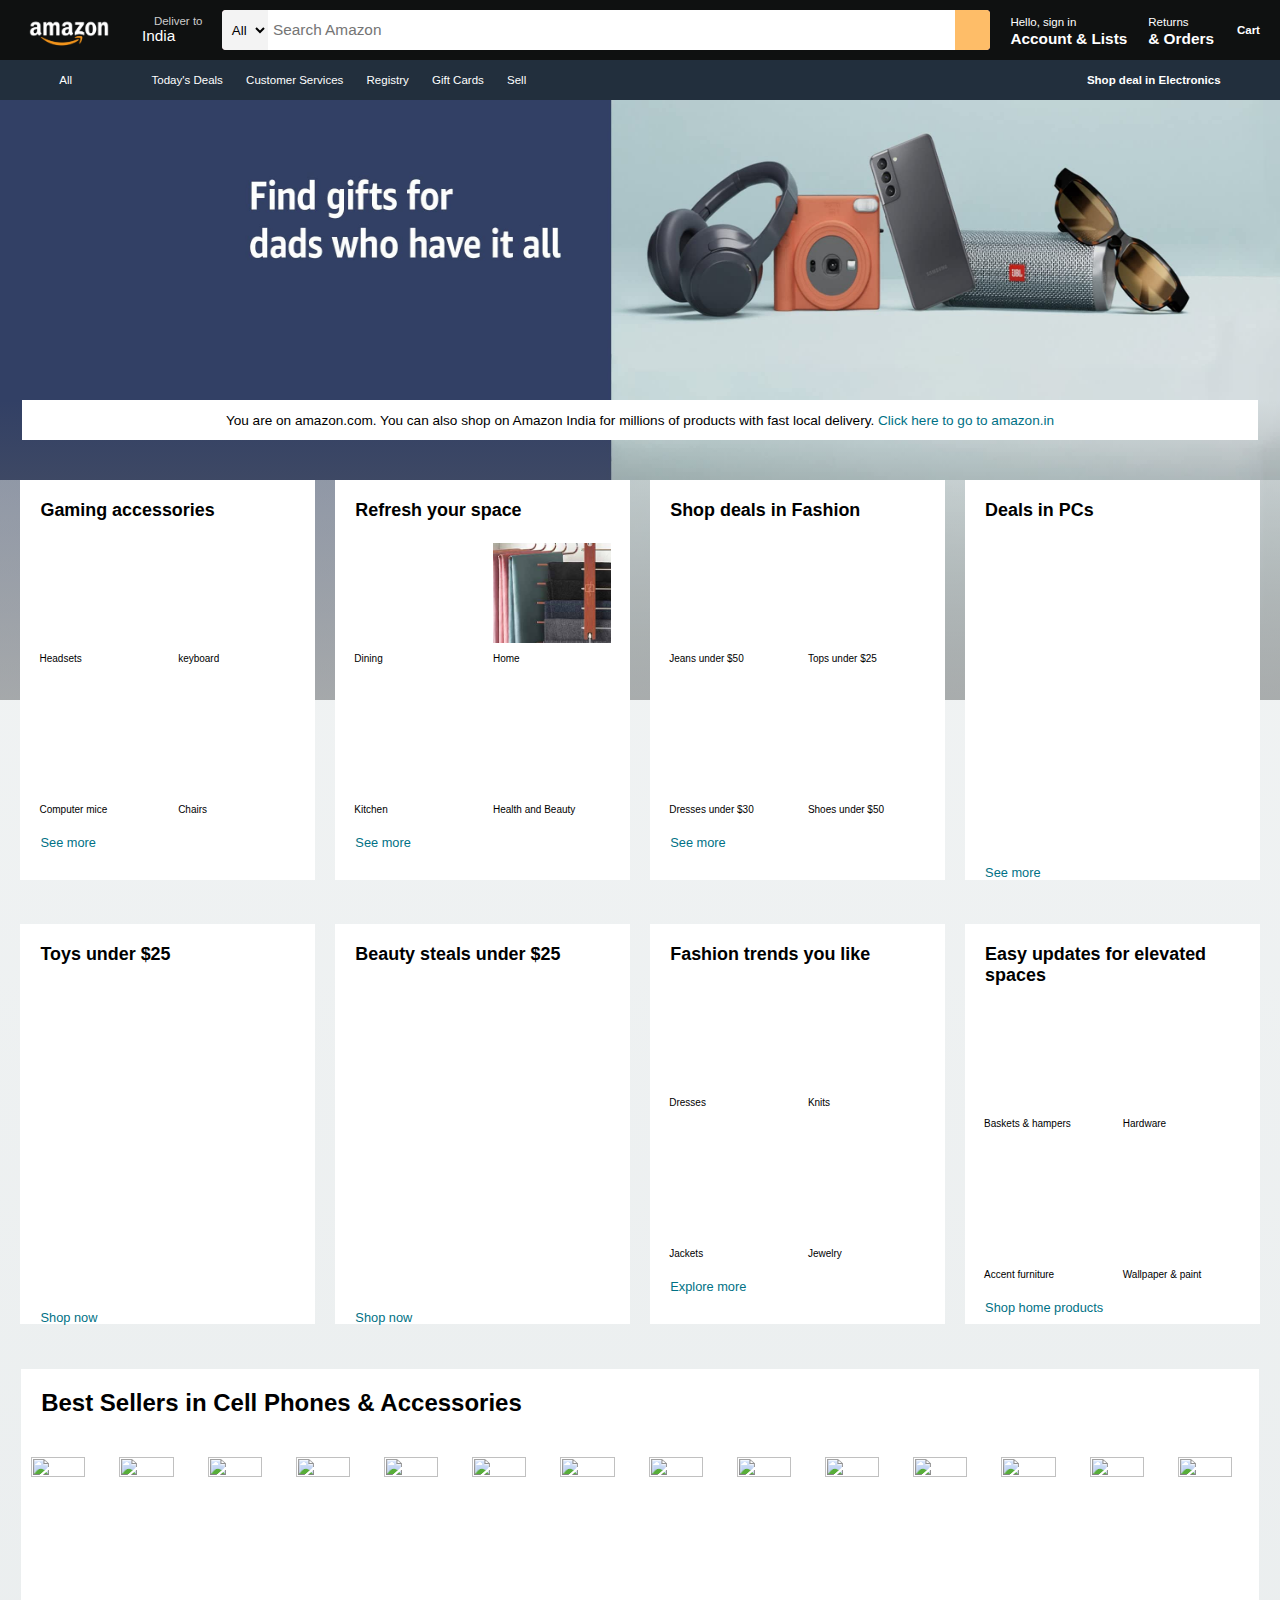
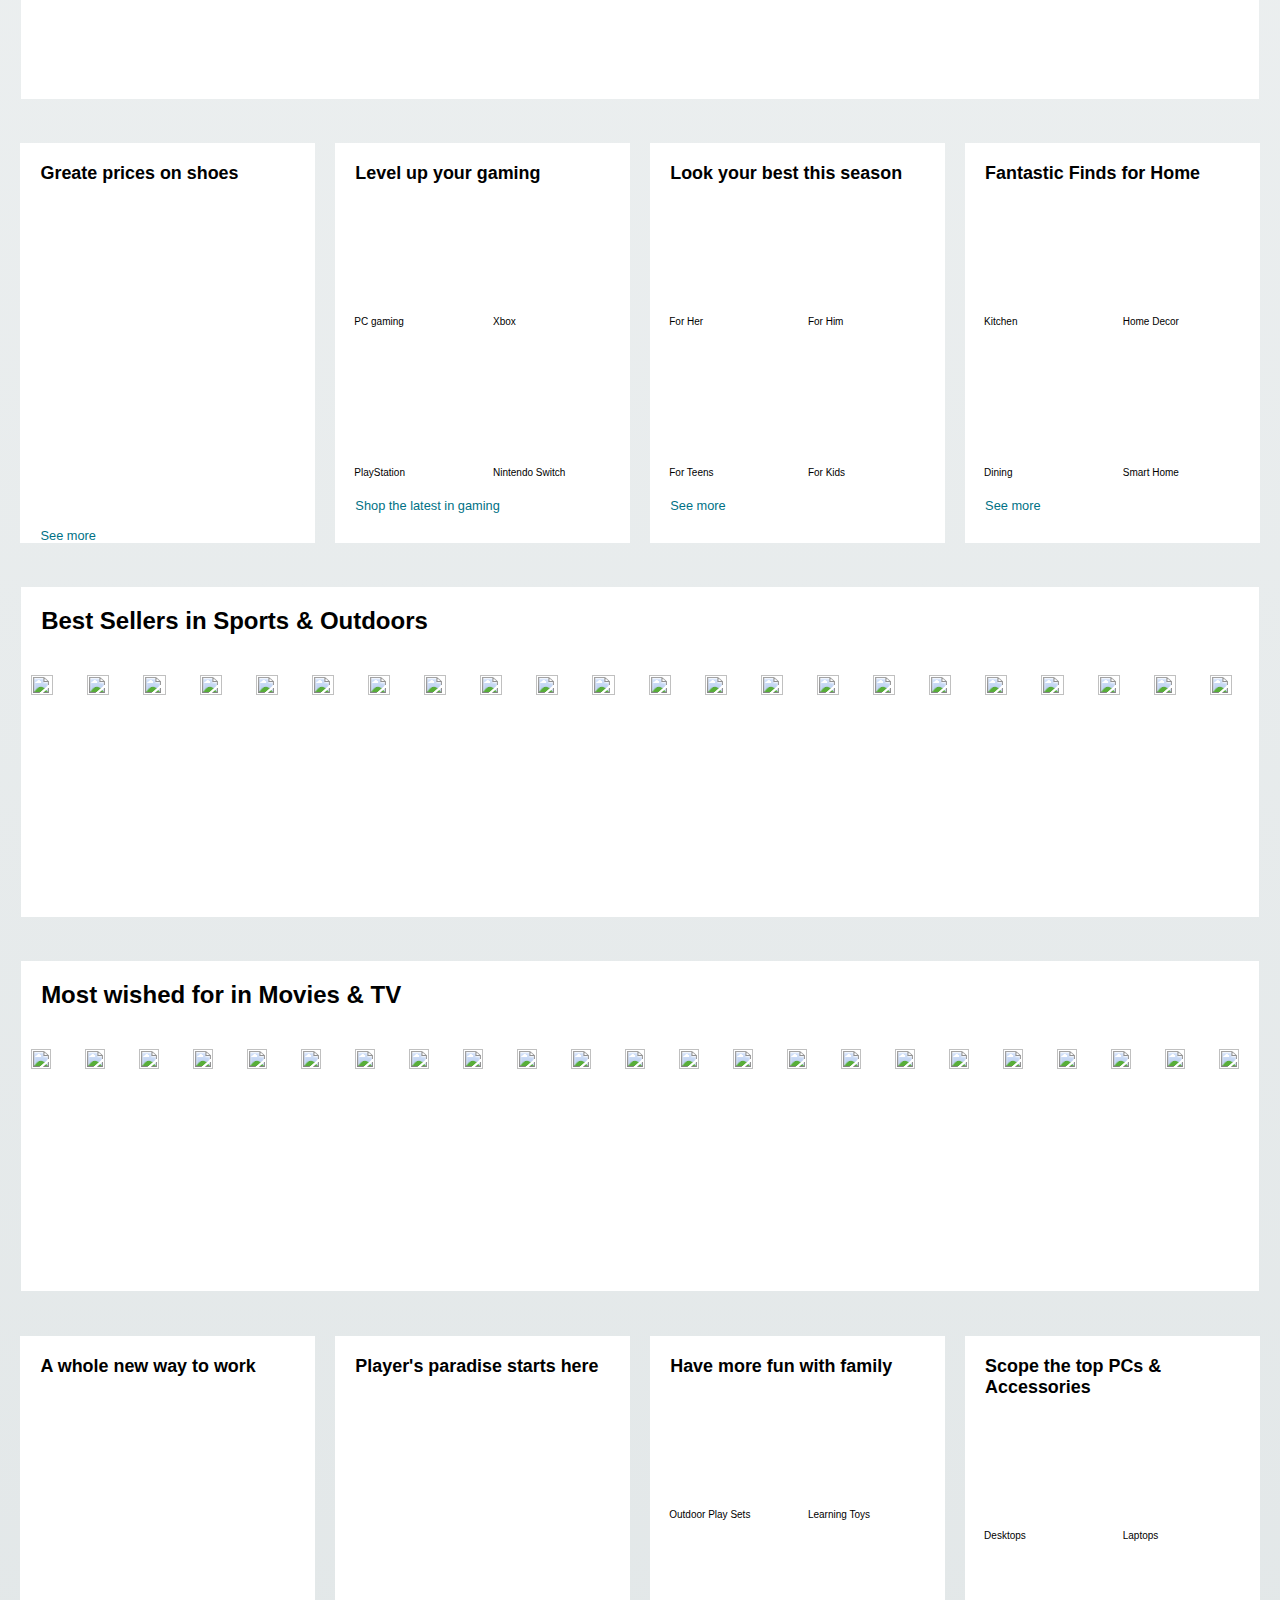
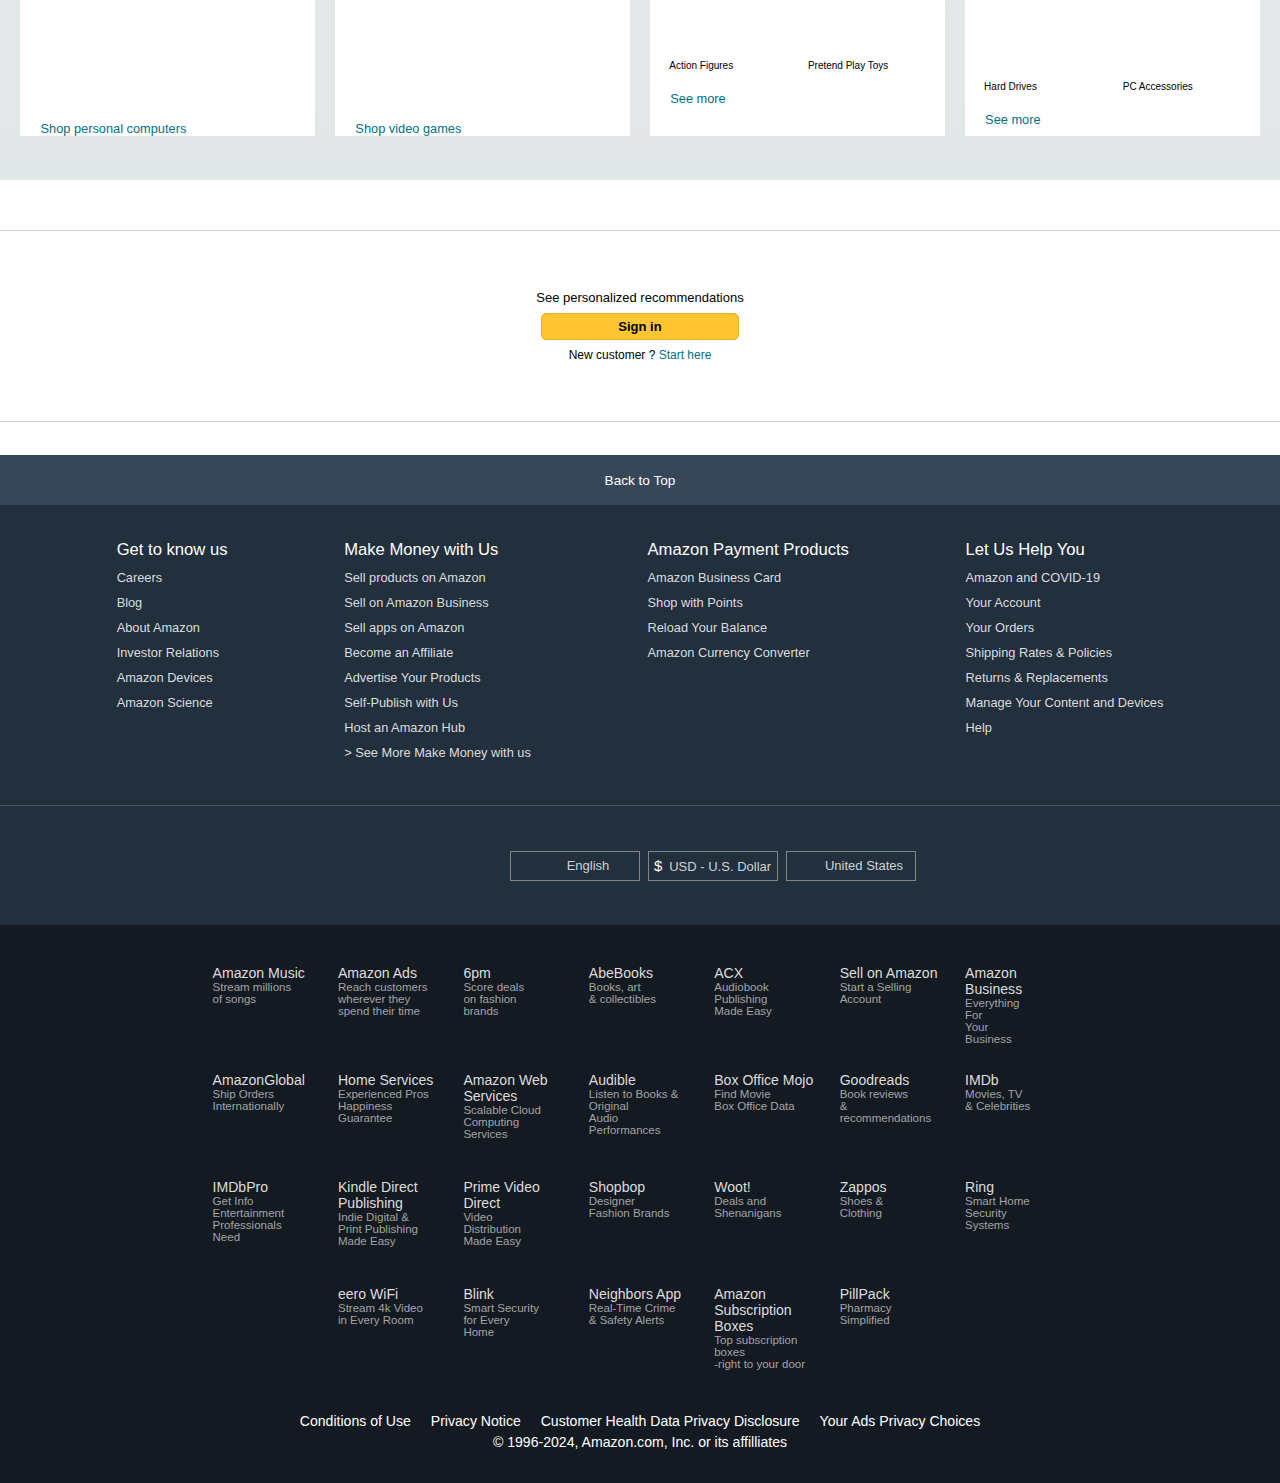
==== commit 3006a571: "Add design for mobile view" ====
--- a/index.html
+++ b/index.html
@@ -4,6 +4,7 @@
 <head>
     <meta charset="UTF-8">
     <meta name="viewport" content="width=device-width, initial-scale=1.0">
+    <link rel="shortcut icon" type="x-icon" href="./amazon_logo.png">
     <title>Amazon.com. Spend less. Smile more.</title>
     <link rel="stylesheet" href="https://cdnjs.cloudflare.com/ajax/libs/font-awesome/6.4.0/css/all.min.css"
         integrity="sha512-iecdLmaskl7CVkqkXNQ/ZH/XLlvWZOJyj7Yy7tcenmpD1ypASozpmT/E0iPtmFIB46ZmdtAc9eNBvH0H/ZpiBw=="
@@ -18,11 +19,11 @@
         <div class="navbar">
 
             <div class="nav-logo border">
-                <div class="logo">
-                </div>
-            </div>
-
-            <div class="nav-address border">
+                <div class="logox">
+                </div>
+            </div>
+
+            <div class="nav-address border mobileView">
                 <p class="add-first">Deliver to</p>
                 <div class="add-icon">
                     <i class="fa-sharp fa-solid fa-location-dot"></i>
@@ -40,19 +41,41 @@
                 </div>
             </div>
 
-            <div class="nav-signin border">
+            <div class="nav-signin border mobileView">
                 <p><span>Hello, sign in</span></p>
                 <p class="nav-second">Account & Lists</p>
             </div>
 
-            <div class="nav-return border">
+            <div class="nav-return border mobileView">
                 <p><span>Returns</span></p>
                 <p class="nav-second">& Orders</p>
             </div>
 
-            <div class="nav-cart border">
+            <div class="nav-cart border mobileView">
                 <i class="fa-solid fa-cart-shopping"></i>
                 Cart
+            </div>
+            <div class="mobileViewDisplay">
+
+                <ul>
+                    <li>
+                        <i class="fa-solid fa-house"></i>
+                        <p>Home</p>
+                    </li>
+                    <li>
+                        <i class="fa-solid fa-user"></i>
+                        <p>User</p>
+                    </li>
+                    <li>
+                        <i class="fa-solid fa-cart-shopping"></i>
+                        <p>Cart</p>
+                    </li>
+                    <li>
+                        <i class="fa-solid fa-bars"></i>
+                        <p>Menu</p>
+                    </li>
+                </ul>
+
             </div>
         </div>
 
@@ -68,7 +91,7 @@
                 <p class="hover-cursor">Gift Cards</p>
                 <p class="hover-cursor">Sell</p>
             </div>
-            <div class="panel-deals hover-cursor">
+            <div class="panel-deals hover-cursor mobileView">
                 Shop deal in Electronics
             </div>
         </div>
@@ -82,7 +105,7 @@
             <img src="hero_image3.jpg" alt="">
             <img src="hero_image4.jpg" alt="">
             <img src="hero_image5.jpg" alt="">
-            <div class="hero-msg">
+            <div class="hero-msg mobileView">
                 <div class="hero-msg-inner">
                     <p>You are on amazon.com. You can also shop on Amazon India for millions of products with fast local
                         delivery. <a class="hover-cursor">Click here to go to
@@ -578,7 +601,7 @@
         </div>
     </div>
 
-    <div class="rowBoxSignin">
+    <div class="rowBoxSignin mobileView">
         <div class="rowBoxSigninInner">
             <p>See personalized recommendations</p>
             <button>Sign in</button>
@@ -587,11 +610,11 @@
     </div>
 
     <footer>
-        <div class="foot-panel1">
+        <div class="foot-panel1 mobileView">
             Back to Top
         </div>
 
-        <div class="foot-panel2">
+        <div class="foot-panel2 mobileView">
             <ul>
                 <p>Get to know us</p>
                 <a href="">Careers</a>
@@ -632,7 +655,7 @@
         </div>
 
 
-        <div class="foot-panel3">
+        <div class="foot-panel3 mobileView">
             <div class="foot-panelInner3">
                 <div class="logo"></div>
                 <div class="footPanelBox lang">
@@ -649,7 +672,7 @@
             </div>
         </div>
 
-        <div class="footPanel5Outsider">
+        <div class="footPanel5Outsider mobileView">
             <div class="foot-panel5">
                 <div class="footPanel5InnerBox">
                     <h5>Amazon Music</h5>
@@ -818,5 +841,6 @@
 
     </footer>
 </body>
+<script src="https://kit.fontawesome.com/9578b2e9b9.js" crossorigin="anonymous"></script>
 
 </html>--- a/style.css
+++ b/style.css
@@ -27,7 +27,7 @@
     width: 100px;
 }
 
-.logo {
+.logox {
     background-image: url("amazon_logo.png");
     background-size: cover;
     height: 50px;
@@ -361,7 +361,7 @@
 }
 
 .box-content .redColorImage {
-    width: 310px;
+    width: 330px;
     margin: auto;
 }
 
@@ -598,7 +598,7 @@
 }
 
 .foot-panel5 {
-    padding: 30px 14.3vw 0px;
+    padding: 30px 18vw 0px;
     display: flex;
     flex-wrap: wrap;
     align-items: center;
@@ -668,6 +668,10 @@
     padding-top: 5px;
 }
 
+.mobileViewDisplay {
+    display: none;
+}
+
 
 
 /* ------------------ 1300px  */
@@ -744,7 +748,7 @@
     }
 
     .box-img {
-        height: 22vw;
+        height: 23vw;
         max-width: 21vw;
     }
 
@@ -941,8 +945,8 @@
     }
 
     .box-img {
-        height: 22vw;
-        max-width: 27vw;
+        height: 25vw;
+        max-width: 33vw;
     }
 
     .singleImageDiv p {
@@ -1114,50 +1118,55 @@
 @media (max-width:650px) {
 
     .navbar {
-        height: 30px;
-    }
-
-    .border {
-        height: 25px;
+        height: 80px;
+        position: relative;
+        padding: 0px 5px;
     }
 
     .nav-logo {
-        height: 25px;
-        width: 50px;
-    }
-
-    .logo {
-        height: 25px;
-        width: 100%;
+        min-height: 50px;
+        width: 100px;
+        /* background-color: rebeccapurple; */
+    }
+
+    .logox {
+        background-image: url("amazon_logo.png");
+        background-size: cover;
+        background-position: center;
+        height: 50px;
+        width: 70px;
+    }
+
+    .border:hover {
+        border: 1.5px solid transparent;
     }
 
     .add-first {
-        /* font-size: 1.3vw; */
         font-size: 1.4vw;
         margin-left: 9px;
     }
 
     .add-second {
         font-size: 1.8vw;
-        /* font-size: 1.6vw; */
     }
 
     .add-icon i {
         font-size: 8px;
-        /* font-size: 8px; */
     }
 
     .nav-search {
-        width: 40vw;
-        /* width: 40vw; */
-        height: 19px;
+        width: 80vw;
+        height: 40px;
         position: relative;
     }
 
+    .search-select {
+        width: 60px;
+        padding: 10px;
+    }
+
     .nav-search select {
-        /* font-size: 1.4vw; */
-        font-size: 1.4vw;
-        /* font-size: 1.4vw; */
+        font-size: 15px;
         appearance: none;
     }
 
@@ -1165,63 +1174,90 @@
         content: "";
         position: absolute;
         z-index: 1;
-        width: 3px;
-        height: 3px;
+        width: 5px;
+        height: 5px;
         border-right: 1px solid rgb(0, 0, 0);
         border-bottom: 1px solid rgb(0, 0, 0);
-        left: 26px;
-        top: 76%;
+        left: 41px;
+        top: 60%;
         transform: rotate(45deg);
         margin-top: -8px;
         cursor: pointer;
     }
 
     .search-input {
-        /* font-size: 1.3vw; */
-        font-size: 1.3vw;
+        font-size: 12px;
+        padding-left: 7px;
     }
 
     .search-icon {
-        width: 25px;
-        /* font-size: 1.5vw; */
-        font-size: 7px;
-    }
-
-    span {
-        font-size: 1.3vw;
-        /* font-size: 1.4vw; */
-        display: inline-block;
-    }
-
-    .nav-second {
-        font-size: 1.7vw;
-        padding-bottom: 10px;
-        /* font-size: 1.8vw; */
-    }
-
-    .nav-cart i {
-        font-size: 1.3vw;
-        /* margin-right: 3px; */
-        margin-right: 3px;
-    }
-
-    .nav-cart {
-        font-size: 1.3vw;
-    }
+        width: 40px;
+        font-size: 13px;
+    }
+
 
     /* Panel ------------------ */
 
     .panel {
-        font-size: 1.4vw;
-        height: 30px;
+        font-size: 2.7vw;
+        height: 40px;
+        padding: 0px 2px;
+    }
+
+    .panel-all i {
+        margin-right: 5px;
     }
 
     .panel-options {
-        font-size: 1.4vw;
+        font-size: 1.9vw;
     }
 
     .panel-deals {
-        font-size: 1.4vw;
+        font-size: 1.9vw;
+    }
+
+
+    /* Mobile View ------------------------ */
+    .mobileView {
+        display: none;
+    }
+
+    .mobileViewDisplay {
+        content: "";
+        position: fixed;
+        bottom: 0px;
+        left: 0px;
+        width: 100vw;
+        height: 10vw;
+        background-color: rgb(255, 255, 255);
+        color: black;
+        z-index: 100;
+        display: block;
+        border-top-left-radius: 20px;
+        border-top-right-radius: 20px;
+    }
+
+    .mobileViewDisplay ul {
+        display: flex;
+        align-items: center;
+        justify-content: space-between;
+        padding: 2vw 15%;
+    }
+
+    .mobileViewDisplay ul li {
+        list-style: none;
+        display: flex;
+        align-items: center;
+        flex-direction: column;
+    }
+
+    .mobileViewDisplay ul li p {
+        font-size: 3vw;
+    }
+
+    .mobileViewDisplay ul li i {
+        margin-bottom: 2px;
+        font-size: 2.7vw;
     }
 
 
@@ -1233,8 +1269,8 @@
     }
 
     .hero-msg {
-        top: 20vw;
-        height: 25vw;
+        top: 22vw;
+        height: 20vw;
         /* background-color: red; */
     }
 
@@ -1250,93 +1286,85 @@
 
 
     .shop-section {
-        margin-top: 20px;
+        margin-top: 10vw;
         width: 100vw;
-        height: 530vw;
-        display: flex;
-        /* align-items: center; */
+        height: 2010vw;
+        display: block;
+        padding: 20px 1%;
     }
 
     .box {
-        padding: 5px 10px 5px;
-        /* height: 410px; */
-        /* height: 38vw; */
-        height: 44vw;
-        width: 42vw;
-    }
-
-    .box-content {
-        margin-left: 2px;
-        margin-right: 2px;
-        padding-bottom: -0px;
+        padding: 20px 10px 5px;
+        height: 104vw;
+        width: 93vw;
+        margin-bottom: 30px;
     }
 
     .box h2 {
-        font-size: 1.8vw;
-        margin-bottom: 10px;
+        font-size: 4vw;
+        margin-bottom: 30px;
         margin-top: 2px;
         margin-left: 0.9vw;
-        /* background-color: red; */
+        /* float: left; */
     }
 
     .box-img {
-        height: 22vw;
-        max-width: 27vw;
-    }
-
-    .singleImageDiv p {
-        text-align: center;
-    }
-
+        height: 70vw;
+        max-width: 80vw;
+    }
+
+    .box-content .redColorImage {
+        width: 500px;
+        margin: auto;
+    }
 
     .allBoxes {
-        /* padding: 0px 4px; */
-        /* padding: 0px 0.1vw; */
-        padding: 0px 1px;
+        padding: 0px;
     }
 
     .boxes {
         margin: 2px 0.8vw;
-        height: 15vw;
+        height: 35vw;
     }
 
     .boxes-img {
-        height: 10vw;
-        /* width: 12vw; */
-        width: 12.2vw;
+        height: 25vw;
+        width: 36vw;
         margin: 1px 1px 0px 1px;
-        margin-bottom: -7px;
+        margin-bottom: 10px;
     }
 
     .box-content .allBoxes .boxes p {
-        font-size: 1.3vw;
-        margin: 10px 0px 0px 0px;
-        /* color: red; */
-    }
-
-    .box-content p {
-        color: #007185;
-        display: inline-block;
-        margin: 0px 1vw;
-        font-size: 1.2vw;
+        font-size: 2.5vw;
+        /* margin-left: 5vw; */
+    }
+
+    .box-content .hover-cursor {
+        margin-left: 3vw;
+        margin-top: 20px;
+        font-size: 3vw;
     }
 
 
     /* ------------- Row Box */
     .rowBox {
         background-color: rgb(255, 255, 255);
-        height: 40vw;
-        width: 96.7%;
+        height: 60vw;
+        width: 93vw;
         padding: 20px 0px 15px;
+        border-radius: 10px;
+        margin-left: 10px;
+        margin-bottom: 30px;
     }
 
     .rowBox h2 {
-        font-size: 1.8vw;
+        font-size: 4vw;
+        margin-bottom: 30px;
     }
 
     .box-contentRow .imageRowBox img {
-        width: 18vw;
-        height: 18vw;
+        width: 25vw;
+        height: 35vw;
         margin: 0px 17px;
         cursor: pointer;
         padding-bottom: 20px;
@@ -1347,8 +1375,10 @@
     /* --------------------------Sign In Box */
 
     .rowBoxSignin {
-        top: 583vw;
-        height: 23vw;
+        top: 2060vw;
+        /* top: 2100vw; */
+        height: 30vw;
+        /* padding-bottom: 20px; */
     }
 
     .rowBoxSigninInner p:first-child {
@@ -1371,7 +1401,7 @@
 
     /* ----------------------------Footer Start */
     footer {
-        top: 610vw;
+        top: 2000vw;
     }
 
     .foot-panel1 {
@@ -1461,4 +1491,8 @@
     .pages {
         padding-top: 6vw;
     }
+
+    .copyright {
+        padding-bottom: 60px;
+    }
 }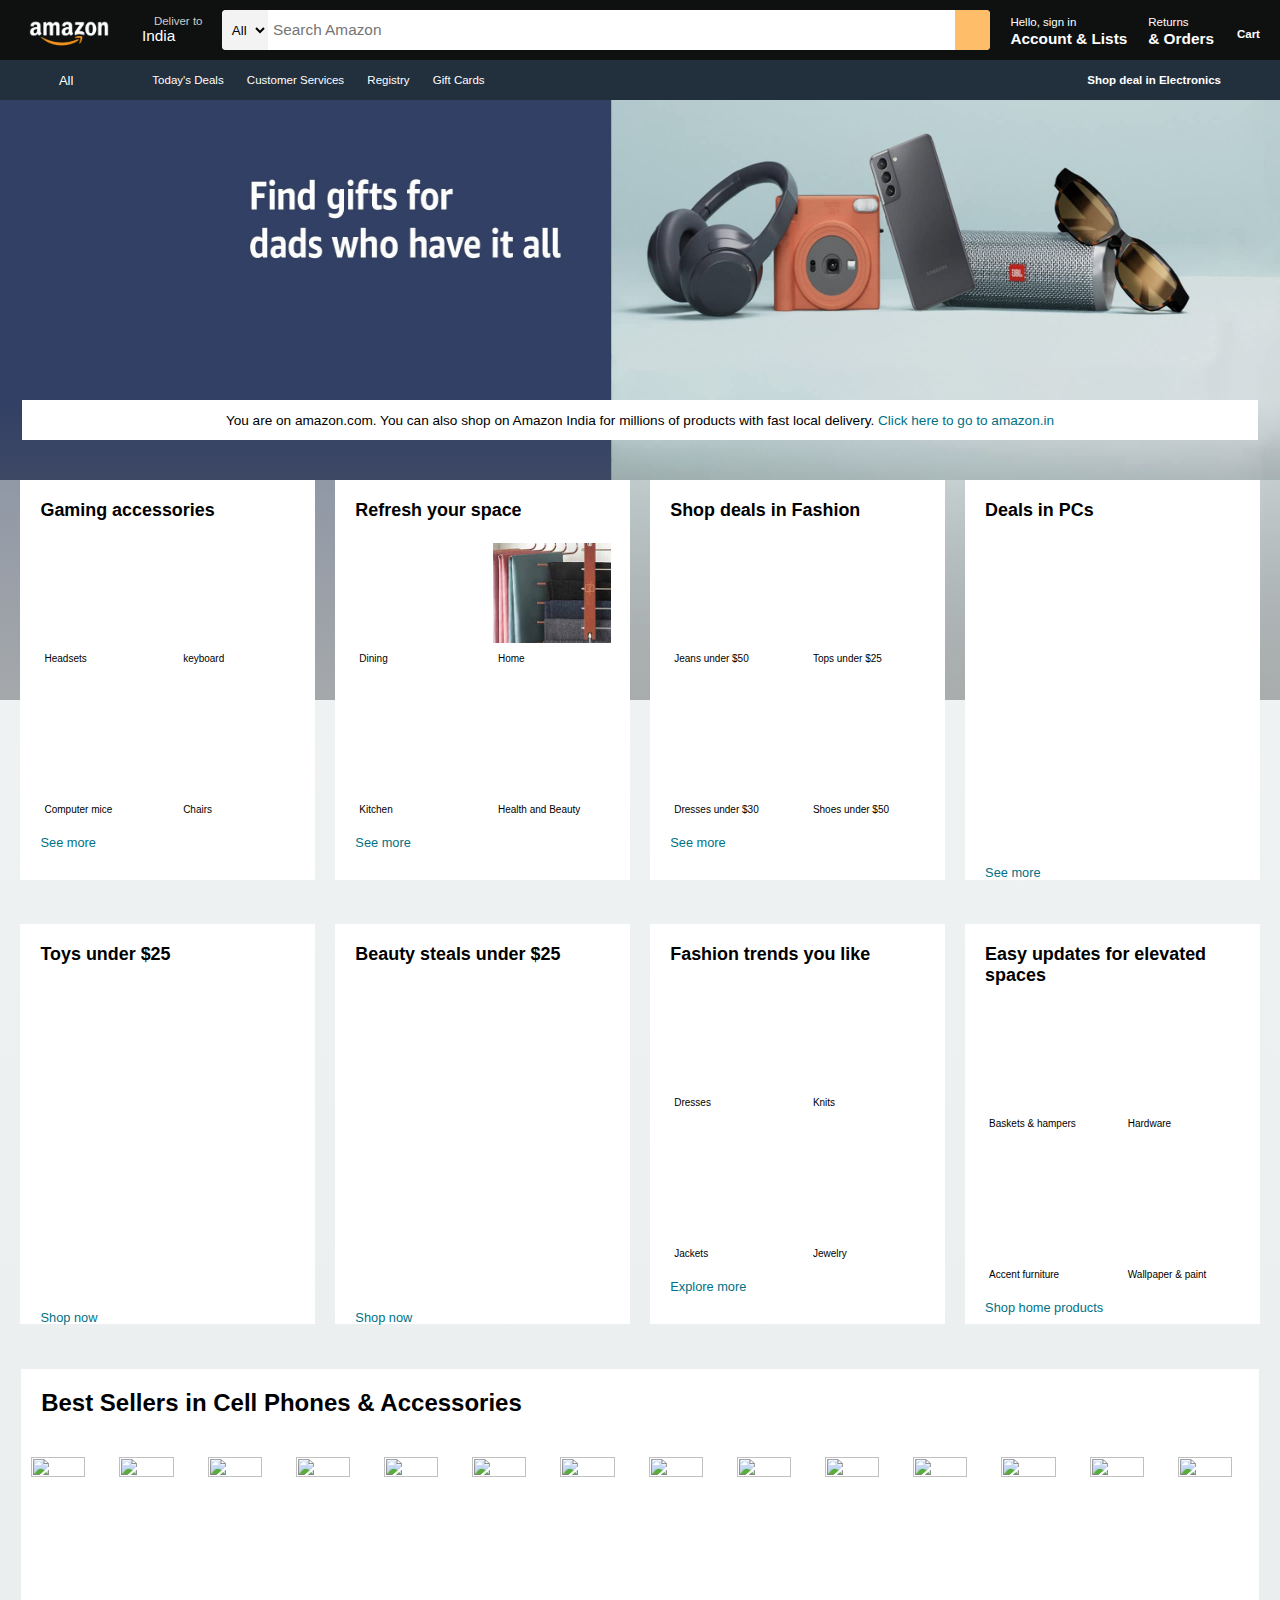
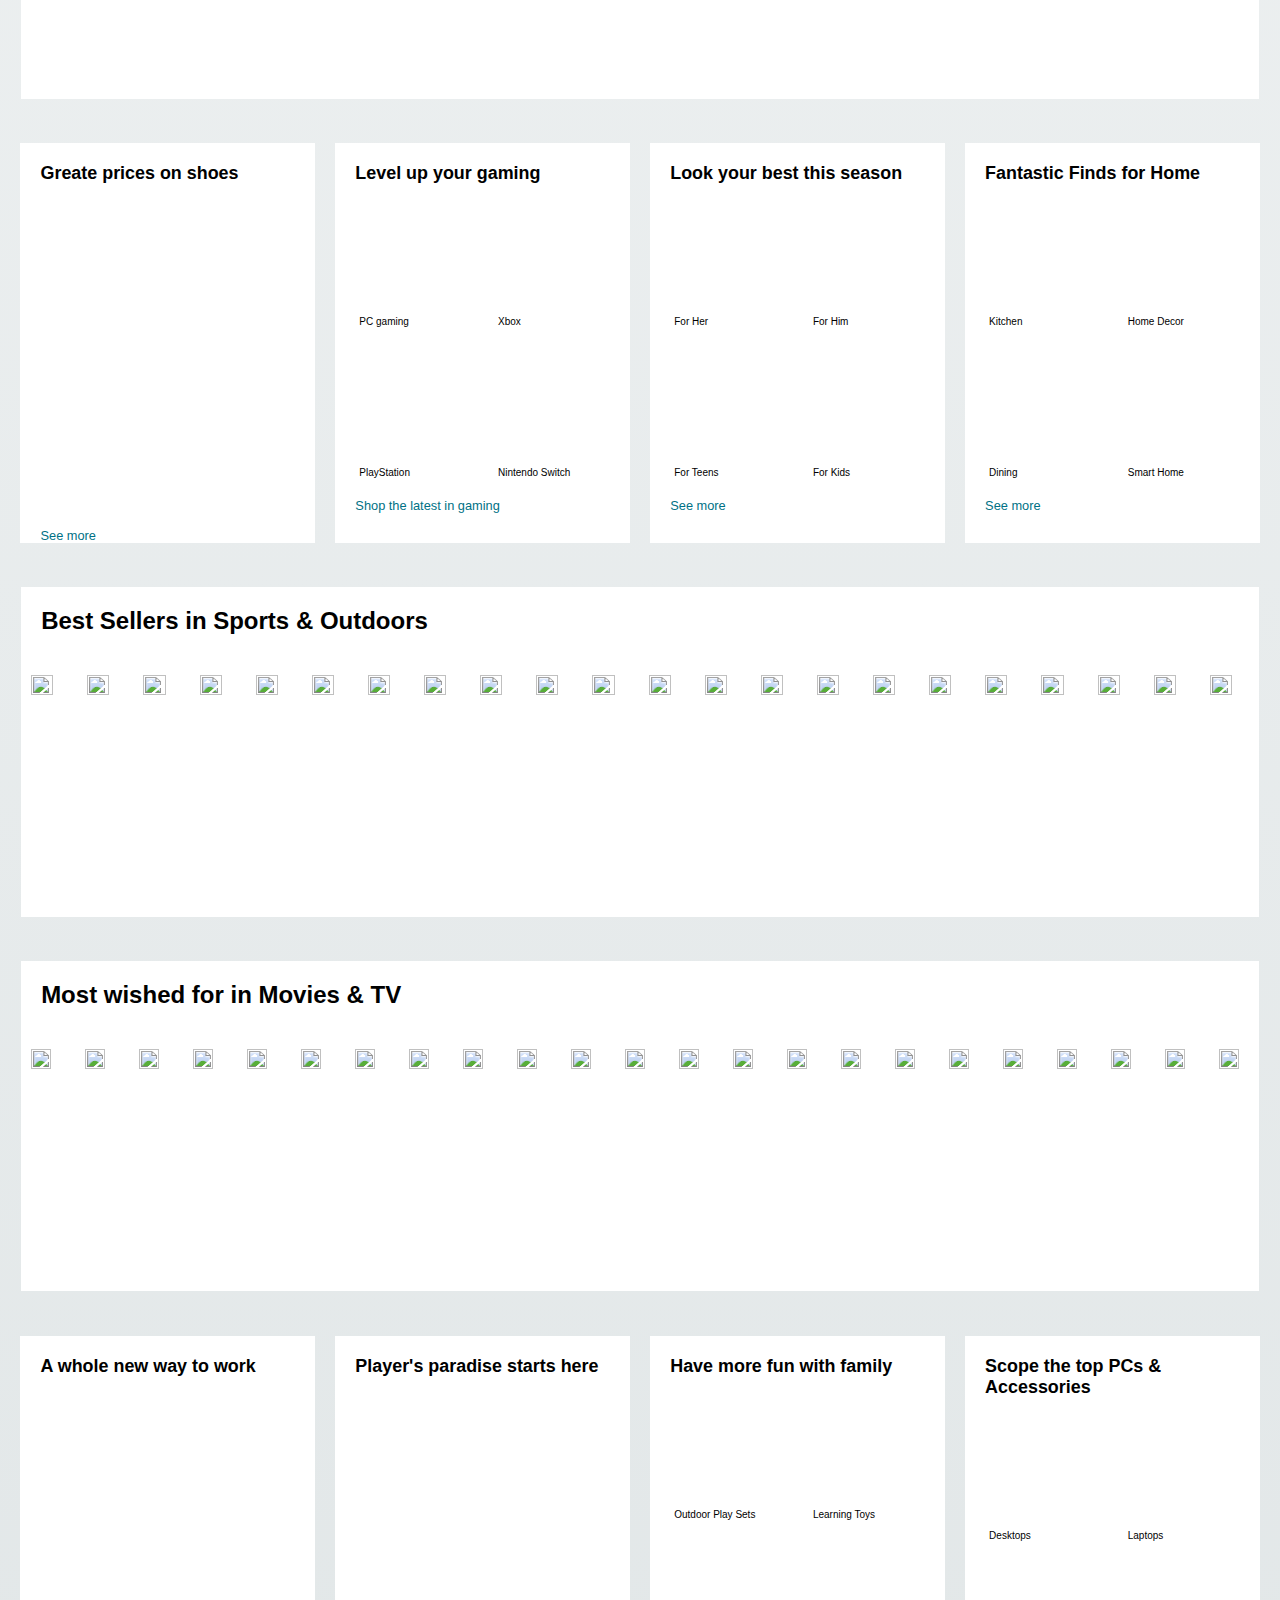
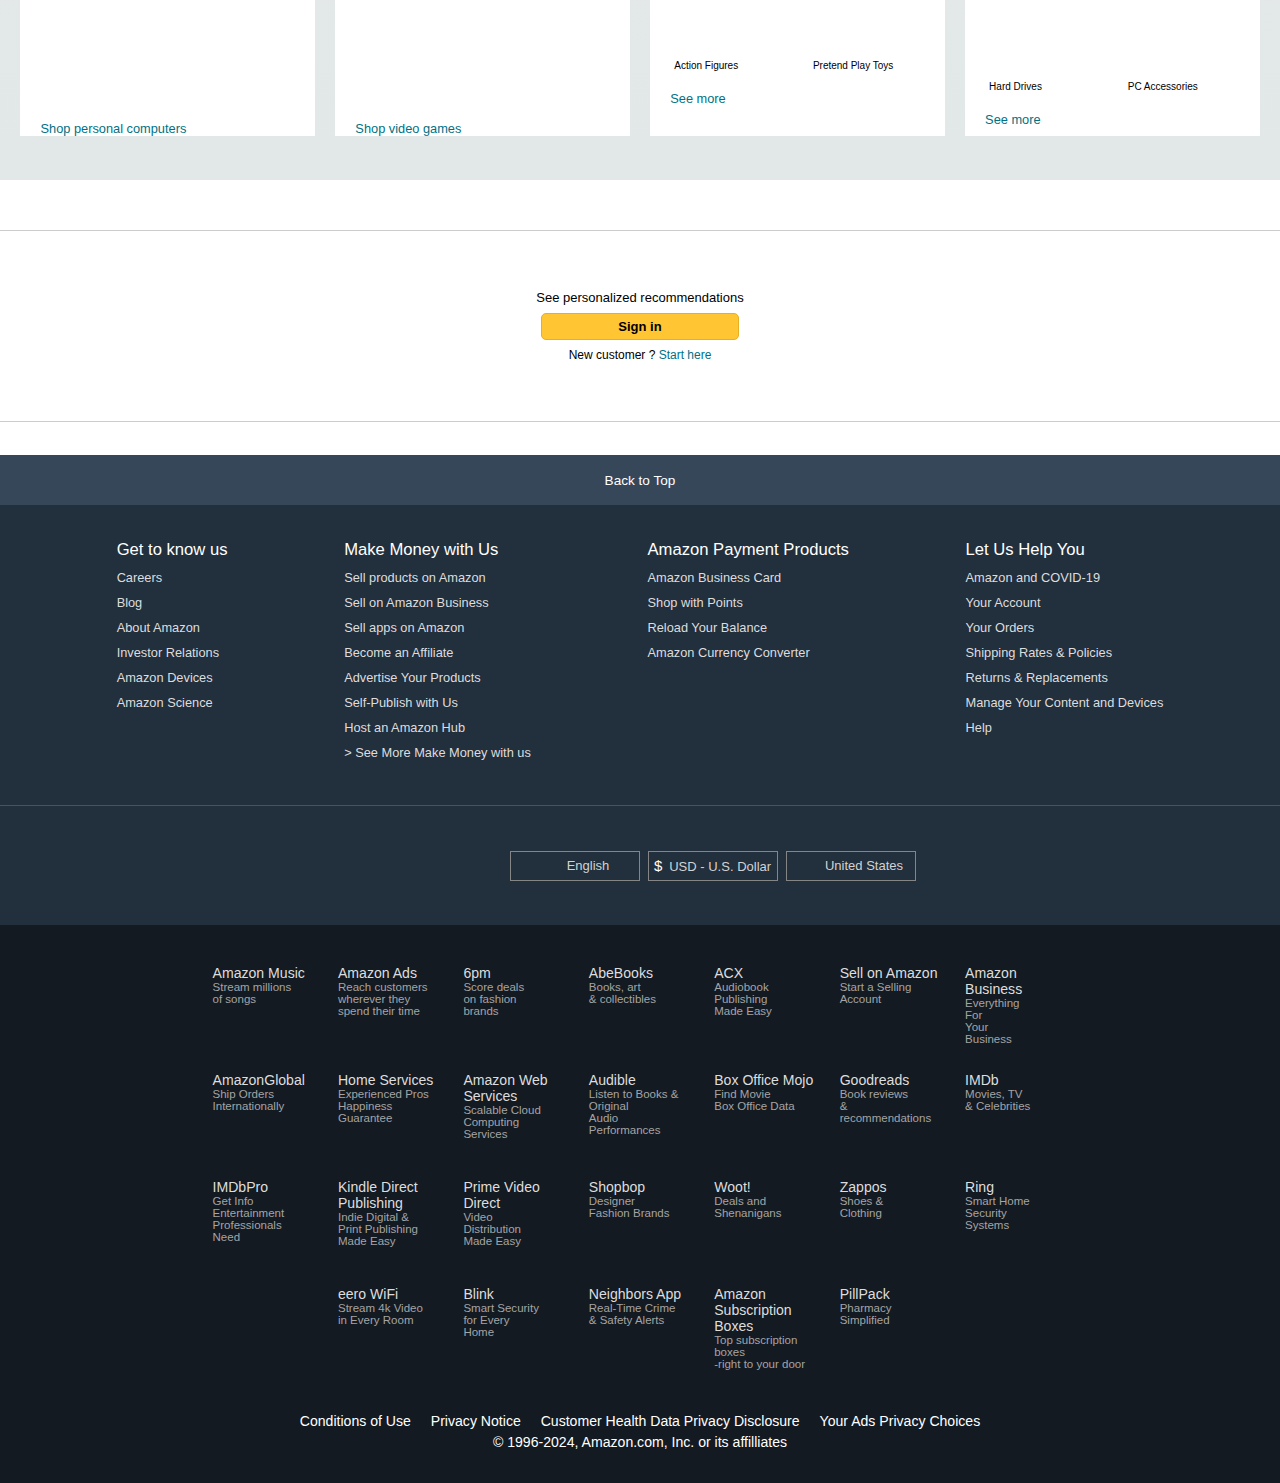
==== commit 36284331: "modified css of navbar and mobile view" ====
--- a/index.html
+++ b/index.html
@@ -19,12 +19,13 @@
         <div class="navbar">
 
             <div class="nav-logo border">
-                <div class="logox">
-                </div>
+                <!-- <div class="logox">
+                </div> -->
+                <a href="https://www.instagram.com/direct/inbox/" target="_blank" class="logox"></a>
             </div>
 
             <div class="nav-address border mobileView">
-                <p class="add-first">Deliver to</p>
+                <p class="add-first">Deliver to </p>
                 <div class="add-icon">
                     <i class="fa-sharp fa-solid fa-location-dot"></i>
                     <p class="add-second">India</p>
@@ -42,37 +43,51 @@
             </div>
 
             <div class="nav-signin border mobileView">
-                <p><span>Hello, sign in</span></p>
-                <p class="nav-second">Account & Lists</p>
+                <a href="#">
+                    <p><span>Hello, sign in</span></p>
+                    <p class="nav-second">Account & Lists</p>
+                </a>
             </div>
 
             <div class="nav-return border mobileView">
-                <p><span>Returns</span></p>
-                <p class="nav-second">& Orders</p>
+                <a href="#">
+                    <p><span>Returns</span></p>
+                    <p class="nav-second">& Orders</p>
+                </a>
             </div>
 
             <div class="nav-cart border mobileView">
-                <i class="fa-solid fa-cart-shopping"></i>
-                Cart
+                <a href="#">
+                    <i class="fa-solid fa-cart-shopping"></i>
+                    Cart
+                </a>
             </div>
             <div class="mobileViewDisplay">
 
                 <ul>
                     <li>
-                        <i class="fa-solid fa-house"></i>
-                        <p>Home</p>
+                        <a href="#">
+                            <i class="fa-solid fa-house"></i>
+                            <p>Home</p>
+                        </a>
                     </li>
                     <li>
-                        <i class="fa-solid fa-user"></i>
-                        <p>User</p>
+                        <a href="#">
+                            <i class="fa-solid fa-user"></i>
+                            <p>User</p>
+                        </a>
                     </li>
                     <li>
-                        <i class="fa-solid fa-cart-shopping"></i>
-                        <p>Cart</p>
+                        <a href="#">
+                            <i class="fa-solid fa-cart-shopping"></i>
+                            <p>Cart</p>
+                        </a>
                     </li>
                     <li>
-                        <i class="fa-solid fa-bars"></i>
-                        <p>Menu</p>
+                        <a href="#">
+                            <i class="fa-solid fa-bars"></i>
+                            <p>Menu</p>
+                        </a>
                     </li>
                 </ul>
 
@@ -82,17 +97,16 @@
         <div class="panel">
             <div class="panel-all hover-cursor">
                 <i class="fa-solid fa-bars"></i>
-                All
+                <a href="#">All</a>
             </div>
             <div class="panel-options">
-                <p class="hover-cursor">Today's Deals</p>
-                <p class="hover-cursor">Customer Services</p>
-                <p class="hover-cursor">Registry</p>
-                <p class="hover-cursor">Gift Cards</p>
-                <p class="hover-cursor">Sell</p>
+                <a href="#" class=" hover-cursor">Today's Deals</a>
+                <a href="#" class=" hover-cursor">Customer Services</a>
+                <a href="#" class=" hover-cursor">Registry</a>
+                <a href="#" class=" hover-cursor">Gift Cards</a>
             </div>
             <div class="panel-deals hover-cursor mobileView">
-                Shop deal in Electronics
+                <a href="#">Shop deal in Electronics</a>
             </div>
         </div>
     </header>
@@ -108,7 +122,7 @@
             <div class="hero-msg mobileView">
                 <div class="hero-msg-inner">
                     <p>You are on amazon.com. You can also shop on Amazon India for millions of products with fast local
-                        delivery. <a class="hover-cursor">Click here to go to
+                        delivery. <a href="index.htmla href=" #" class=" hover-cursor">Click here to go to
                             amazon.in</a></p>
                 </div>
 
@@ -149,7 +163,7 @@
                     </div>
                 </div>
 
-                <p class="hover-cursor">See more</p>
+                <a href="#" class="hover-cursor">See more</a>
             </div>
         </div>
         <div class="box">
@@ -182,7 +196,7 @@
                     </div>
                 </div>
 
-                <p class="hover-cursor">See more</p>
+                <a href="#" class="hover-cursor">See more</a>
             </div>
         </div>
         <div class="box">
@@ -215,7 +229,7 @@
                     </div>
                 </div>
 
-                <p class="hover-cursor">See more</p>
+                <a href="#" class="hover-cursor">See more</a>
             </div>
         </div>
         <div class="box">
@@ -224,7 +238,7 @@
                 <div class="singleImageDiv">
                     <div class="box-img redColorImage"
                         style="background-image: url('pcs.jpg');background-position: center;"></div>
-                    <p class="hover-cursor colorPara">See more</p>
+                    <a href="#" class="hover-cursor colorPara">See more</a>
                 </div>
             </div>
         </div>
@@ -236,7 +250,7 @@
                     <div class="box-img redColorImage"
                         style="background-image: url('ToysUnder$25.jpg ');background-position: center; ">
                     </div>
-                    <p class="hover-cursor colorPara">Shop now</p>
+                    <a href="#" class="hover-cursor colorPara">Shop now</a>
                 </div>
             </div>
         </div>
@@ -247,7 +261,7 @@
                     <div class="box-img redColorImage"
                         style="background-image: url('BeautyStealsUnder$25.jpg'); background-position: center; ">
                     </div>
-                    <p class="hover-cursor colorPara">Shop now</p>
+                    <a href="#" class="hover-cursor colorPara">Shop now</a>
                 </div>
             </div>
         </div>
@@ -281,7 +295,7 @@
                     </div>
                 </div>
 
-                <p class="hover-cursor">Explore more</p>
+                <a href="#" class="hover-cursor">Explore more</a>
             </div>
         </div>
         <div class="box">
@@ -314,7 +328,7 @@
                     </div>
                 </div>
 
-                <p class="hover-cursor">Shop home products</p>
+                <a href="#" class="hover-cursor">Shop home products</a>
             </div>
         </div>
 
@@ -346,7 +360,7 @@
                 <div class="singleImageDiv">
                     <div class="box-img redColorImage"
                         style="background-image: url('shoesImage.jpg');background-position: center;"></div>
-                    <p class="hover-cursor colorPara">See more</p>
+                    <a href="#" class="hover-cursor colorPara">See more</a>
                 </div>
             </div>
         </div>
@@ -380,7 +394,7 @@
                     </div>
                 </div>
 
-                <p class="hover-cursor">Shop the latest in gaming</p>
+                <a href="#" class="hover-cursor">Shop the latest in gaming</a>
             </div>
         </div>
         <div class="box">
@@ -413,7 +427,7 @@
                     </div>
                 </div>
 
-                <p class="hover-cursor">See more</p>
+                <a href="#" class="hover-cursor">See more</a>
             </div>
         </div>
 
@@ -447,7 +461,7 @@
                     </div>
                 </div>
 
-                <p class="hover-cursor">See more</p>
+                <a href="#" class="hover-cursor">See more</a>
             </div>
         </div>
 
@@ -518,7 +532,7 @@
                 <div class="singleImageDiv">
                     <div class="box-img redColorImage"
                         style="background-image: url('personalComputer.jpg');background-position: center;"></div>
-                    <p class="hover-cursor colorPara">Shop personal computers</p>
+                    <a href="#" class="hover-cursor colorPara">Shop personal computers</a>
                 </div>
             </div>
         </div>
@@ -529,7 +543,7 @@
                     <div class="box-img redColorImage"
                         style=" background-image: url('videoGames.jpg');background-position: center;">
                     </div>
-                    <p class="hover-cursor colorPara">Shop video games</p>
+                    <a href="#" class="hover-cursor colorPara">Shop video games</a>
                 </div>
             </div>
         </div>
@@ -563,7 +577,7 @@
                     </div>
                 </div>
 
-                <p class="hover-cursor">See more</p>
+                <a href="#" class="hover-cursor">See more</a>
             </div>
         </div>
         <div class="box">
@@ -596,7 +610,7 @@
                     </div>
                 </div>
 
-                <p class="hover-cursor">See more</p>
+                <a href="#" class="hover-cursor">See more</a>
             </div>
         </div>
     </div>
@@ -604,8 +618,8 @@
     <div class="rowBoxSignin mobileView">
         <div class="rowBoxSigninInner">
             <p>See personalized recommendations</p>
-            <button>Sign in</button>
-            <p>New customer ? <a href="">Start here</a></p>
+            <a href="#" class="signinBtn">Sign in</a>
+            <p>New customer ? <a href="#">Start here</a></p>
         </div>
     </div>
 
@@ -617,40 +631,40 @@
         <div class="foot-panel2 mobileView">
             <ul>
                 <p>Get to know us</p>
-                <a href="">Careers</a>
-                <a href="">Blog</a>
-                <a href="">About Amazon</a>
-                <a href="">Investor Relations</a>
-                <a href="">Amazon Devices</a>
-                <a href="">Amazon Science</a>
+                <a href="#">Careers</a>
+                <a href="#">Blog</a>
+                <a href="#">About Amazon</a>
+                <a href="#">Investor Relations</a>
+                <a href="#">Amazon Devices</a>
+                <a href="#">Amazon Science</a>
             </ul>
             <ul>
                 <p>Make Money with Us</p>
-                <a href="">Sell products on Amazon</a>
-                <a href="">Sell on Amazon Business</a>
-                <a href="">Sell apps on Amazon</a>
-                <a href="">Become an Affiliate</a>
-                <a href="">Advertise Your Products</a>
-                <a href="">Self-Publish with Us</a>
-                <a href="">Host an Amazon Hub</a>
-                <a href="">> See More Make Money with us</a>
+                <a href="#">Sell products on Amazon</a>
+                <a href="#">Sell on Amazon Business</a>
+                <a href="#">Sell apps on Amazon</a>
+                <a href="#">Become an Affiliate</a>
+                <a href="#">Advertise Your Products</a>
+                <a href="#">Self-Publish with Us</a>
+                <a href="#">Host an Amazon Hub</a>
+                <a href="#">> See More Make Money with us</a>
             </ul>
             <ul>
                 <p>Amazon Payment Products</p>
-                <a href="">Amazon Business Card</a>
-                <a href="">Shop with Points</a>
-                <a href="">Reload Your Balance</a>
-                <a href="">Amazon Currency Converter</a>
+                <a href="#">Amazon Business Card</a>
+                <a href="#">Shop with Points</a>
+                <a href="#">Reload Your Balance</a>
+                <a href="#">Amazon Currency Converter</a>
             </ul>
             <ul>
                 <p>Let Us Help You</p>
-                <a href="">Amazon and COVID-19</a>
-                <a href="">Your Account</a>
-                <a href="">Your Orders</a>
-                <a href="">Shipping Rates & Policies</a>
-                <a href="">Returns & Replacements</a>
-                <a href="">Manage Your Content and Devices</a>
-                <a href="">Help</a>
+                <a href="#">Amazon and COVID-19</a>
+                <a href="#">Your Account</a>
+                <a href="#">Your Orders</a>
+                <a href="#">Shipping Rates & Policies</a>
+                <a href="#">Returns & Replacements</a>
+                <a href="#">Manage Your Content and Devices</a>
+                <a href="#">Help</a>
             </ul>
         </div>
 
@@ -675,163 +689,217 @@
         <div class="footPanel5Outsider mobileView">
             <div class="foot-panel5">
                 <div class="footPanel5InnerBox">
-                    <h5>Amazon Music</h5>
-                    <p>Stream millions</p>
-                    <p>of songs</p>
-                </div>
-                <div class="footPanel5InnerBox">
-                    <h5>Amazon Ads</h5>
-                    <p>Reach customers</p>
-                    <p>wherever they </p>
-                    <p>spend their time</p>
-                </div>
-                <div class="footPanel5InnerBox">
-                    <h5>6pm</h5>
-                    <p>Score deals </p>
-                    <p>on fashion </p>
-                    <p>brands</p>
-                </div>
-                <div class="footPanel5InnerBox">
-                    <h5>AbeBooks</h5>
-                    <p>Books, art</p>
-                    <p>& collectibles</p>
-                </div>
-                <div class="footPanel5InnerBox">
-                    <h5>ACX</h5>
-                    <p>Audiobook Publishing</p>
-                    <p>Made Easy</p>
-                </div>
-                <div class="footPanel5InnerBox">
-                    <h5>Sell on Amazon</h5>
-                    <p>Start a Selling</p>
-                    <p>Account</p>
-                </div>
-                <div class="footPanel5InnerBox">
-                    <h5>Amazon</h5>
-                    <h5>Business</h5>
-                    <p>Everything</p>
-                    <p>For</p>
-                    <p>Your</p>
-                    <p>Business</p>
-                </div>
-                <div class="footPanel5InnerBox">
-                    <h5>AmazonGlobal</h5>
-                    <p>Ship Orders</p>
-                    <p>Internationally</p>
-                </div>
-                <div class="footPanel5InnerBox">
-                    <h5>Home Services</h5>
-                    <p>Experienced Pros</p>
-                    <p>Happiness</p>
-                    <p>Guarantee</p>
-                </div>
-                <div class="footPanel5InnerBox">
-                    <h5>Amazon Web Services</h5>
-                    <p>Scalable Cloud</p>
-                    <p>Computing</p>
-                    <p>Services</p>
-                </div>
-                <div class="footPanel5InnerBox">
-                    <h5>Audible</h5>
-                    <p>Listen to Books &</p>
-                    <p>Original</p>
-                    <p>Audio</p>
-                    <p>Performances</p>
-                </div>
-                <div class="footPanel5InnerBox">
-                    <h5>Box Office Mojo</h5>
-                    <p>Find Movie</p>
-                    <p>Box Office Data</p>
-                </div>
-                <div class="footPanel5InnerBox">
-                    <h5>Goodreads</h5>
-                    <p>Book reviews </p>
-                    <p>&</p>
-                    <p>recommendations</p>
-                </div>
-                <div class="footPanel5InnerBox">
-                    <h5>IMDb</h5>
-                    <p>Movies, TV</p>
-                    <p>& Celebrities</p>
-                </div>
-                <div class="footPanel5InnerBox">
-                    <h5>IMDbPro</h5>
-                    <p>Get Info</p>
-                    <p>Entertainment</p>
-                    <p>Professionals</p>
-                    <p>Need</p>
-                </div>
-                <div class="footPanel5InnerBox">
-                    <h5>Kindle Direct Publishing</h5>
-                    <p>Indie Digital &</p>
-                    <p>Print Publishing</p>
-                    <p>Made Easy</p>
-                </div>
-                <div class="footPanel5InnerBox">
-                    <h5>Prime Video</h5>
-                    <h5>Direct</h5>
-                    <p>Video</p>
-                    <p>Distribution</p>
-                    <p>Made Easy</p>
-                </div>
-                <div class="footPanel5InnerBox">
-                    <h5>Shopbop</h5>
-                    <p>Designer</p>
-                    <p>Fashion Brands</p>
-                </div>
-                <div class="footPanel5InnerBox">
-                    <h5>Woot!</h5>
-                    <p>Deals and</p>
-                    <p>Shenanigans</p>
-                </div>
-                <div class="footPanel5InnerBox">
-                    <h5>Zappos</h5>
-                    <p>Shoes & </p>
-                    <p>Clothing</p>
-                </div>
-                <div class="footPanel5InnerBox">
-                    <h5>Ring</h5>
-                    <p>Smart Home</p>
-                    <p>Security</p>
-                    <p>Systems</p>
+                    <a href="#">
+                        <h5>Amazon Music</h5>
+                        <p>Stream millions</p>
+                        <p>of songs</p>
+                    </a>
+                </div>
+                <div class="footPanel5InnerBox">
+                    <a href="#">
+                        <h5>Amazon Ads</h5>
+                        <p>Reach customers</p>
+                        <p>wherever they </p>
+                        <p>spend their time</p>
+                    </a>
+
+                </div>
+                <div class="footPanel5InnerBox">
+                    <a href="#">
+                        <h5>6pm</h5>
+                        <p>Score deals </p>
+                        <p>on fashion </p>
+                        <p>brands</p>
+                    </a>
+                </div>
+                <div class="footPanel5InnerBox">
+                    <a href="#">
+                        <h5>AbeBooks</h5>
+                        <p>Books, art</p>
+                        <p>& collectibles</p>
+                    </a>
+                </div>
+                <div class="footPanel5InnerBox">
+                    <a href="#">
+                        <h5>ACX</h5>
+                        <p>Audiobook Publishing</p>
+                        <p>Made Easy</p>
+                    </a>
+                </div>
+                <div class="footPanel5InnerBox">
+                    <a href="#">
+                        <h5>Sell on Amazon</h5>
+                        <p>Start a Selling</p>
+                        <p>Account</p>
+                    </a>
+                </div>
+                <div class="footPanel5InnerBox">
+                    <a href="#">
+                        <h5>Amazon</h5>
+                        <h5>Business</h5>
+                        <p>Everything</p>
+                        <p>For</p>
+                        <p>Your</p>
+                        <p>Business</p>
+                    </a>
+                </div>
+                <div class="footPanel5InnerBox">
+                    <a href="#">
+                        <h5>AmazonGlobal</h5>
+                        <p>Ship Orders</p>
+                        <p>Internationally</p>
+                    </a>
+                </div>
+                <div class="footPanel5InnerBox">
+                    <a href="#">
+                        <h5>Home Services</h5>
+                        <p>Experienced Pros</p>
+                        <p>Happiness</p>
+                        <p>Guarantee</p>
+                    </a>
+                </div>
+                <div class="footPanel5InnerBox">
+                    <a href="#">
+                        <h5>Amazon Web Services</h5>
+                        <p>Scalable Cloud</p>
+                        <p>Computing</p>
+                        <p>Services</p>
+                    </a>
+                </div>
+                <div class="footPanel5InnerBox">
+                    <a href="#">
+                        <h5>Audible</h5>
+                        <p>Listen to Books &</p>
+                        <p>Original</p>
+                        <p>Audio</p>
+                        <p>Performances</p>
+                    </a>
+                </div>
+                <div class="footPanel5InnerBox">
+                    <a href="#">
+                        <h5>Box Office Mojo</h5>
+                        <p>Find Movie</p>
+                        <p>Box Office Data</p>
+                    </a>
+                </div>
+                <div class="footPanel5InnerBox">
+                    <a href="#">
+                        <h5>Goodreads</h5>
+                        <p>Book reviews </p>
+                        <p>&</p>
+                        <p>recommendations</p>
+                    </a>
+                </div>
+                <div class="footPanel5InnerBox">
+                    <a href="#">
+                        <h5>IMDb</h5>
+                        <p>Movies, TV</p>
+                        <p>& Celebrities</p>
+                    </a>
+
+                </div>
+                <div class="footPanel5InnerBox">
+                    <a href="#">
+                        <h5>IMDbPro</h5>
+                        <p>Get Info</p>
+                        <p>Entertainment</p>
+                        <p>Professionals</p>
+                        <p>Need</p>
+                    </a>
+                </div>
+                <div class="footPanel5InnerBox">
+                    <a href="#">
+                        <h5>Kindle Direct Publishing</h5>
+                        <p>Indie Digital &</p>
+                        <p>Print Publishing</p>
+                        <p>Made Easy</p>
+                    </a>
+                </div>
+                <div class="footPanel5InnerBox">
+                    <a href="#">
+                        <h5>Prime Video</h5>
+                        <h5>Direct</h5>
+                        <p>Video</p>
+                        <p>Distribution</p>
+                        <p>Made Easy</p>
+                    </a>
+                </div>
+                <div class="footPanel5InnerBox">
+                    <a href="#">
+                        <h5>Shopbop</h5>
+                        <p>Designer</p>
+                        <p>Fashion Brands</p>
+                    </a>
+                </div>
+                <div class="footPanel5InnerBox">
+                    <a href="#">
+                        <h5>Woot!</h5>
+                        <p>Deals and</p>
+                        <p>Shenanigans</p>
+                    </a>
+                </div>
+                <div class="footPanel5InnerBox">
+                    <a href="#">
+                        <h5>Zappos</h5>
+                        <p>Shoes & </p>
+                        <p>Clothing</p>
+                    </a>
+                </div>
+                <div class="footPanel5InnerBox">
+                    <a href="#">
+                        <h5>Ring</h5>
+                        <p>Smart Home</p>
+                        <p>Security</p>
+                        <p>Systems</p>
+                    </a>
                 </div>
             </div>
             <div class="footPanelSecondPart">
                 <div class="footPanel5InnerBox">
-                    <h5>eero WiFi</h5>
-                    <p>Stream 4k Video</p>
-                    <p>in Every Room </p>
-                </div>
-                <div class="footPanel5InnerBox">
-                    <h5>Blink</h5>
-                    <p>Smart Security</p>
-                    <p>for Every</p>
-                    <p>Home</p>
-                </div>
-                <div class="footPanel5InnerBox">
-                    <h5>Neighbors App</h5>
-                    <p>Real-Time Crime</p>
-                    <p>& Safety Alerts</p>
-                </div>
-                <div class="footPanel5InnerBox">
-                    <h5>Amazon Subscription</h5>
-                    <h5>Boxes</h5>
-                    <p>Top subscription boxes</p>
-                    <p>-right to your door</p>
-                </div>
-                <div class="footPanel5InnerBox">
-                    <h5>PillPack</h5>
-                    <p>Pharmacy</p>
-                    <p>Simplified</p>
+                    <a href="#">
+                        <h5>eero WiFi</h5>
+                        <p>Stream 4k Video</p>
+                        <p>in Every Room </p>
+                    </a>
+                </div>
+                <div class="footPanel5InnerBox">
+                    <a href="#">
+                        <h5>Blink</h5>
+                        <p>Smart Security</p>
+                        <p>for Every</p>
+                        <p>Home</p>
+                    </a>
+                </div>
+                <div class="footPanel5InnerBox">
+                    <a href="#">
+                        <h5>Neighbors App</h5>
+                        <p>Real-Time Crime</p>
+                        <p>& Safety Alerts</p>
+                    </a>
+                </div>
+                <div class="footPanel5InnerBox">
+                    <a href="#">
+                        <h5>Amazon Subscription</h5>
+                        <h5>Boxes</h5>
+                        <p>Top subscription boxes</p>
+                        <p>-right to your door</p>
+                    </a>
+                </div>
+                <div class="footPanel5InnerBox">
+                    <a href="#">
+                        <h5>PillPack</h5>
+                        <p>Pharmacy</p>
+                        <p>Simplified</p>
+                    </a>
                 </div>
             </div>
 
             <div class="foot-panel4">
                 <div class="pages">
-                    <a href="">Conditions of Use</a>
-                    <a href="">Privacy Notice</a>
-                    <a href="">Customer Health Data Privacy Disclosure</a>
-                    <a href="">Your Ads Privacy Choices</a>
+                    <a href="#">Conditions of Use</a>
+                    <a href="#">Privacy Notice</a>
+                    <a href="#">Customer Health Data Privacy Disclosure</a>
+                    <a href="#">Your Ads Privacy Choices</a>
                 </div>
                 <div class="copyright">
                     &#169; 1996-2024, Amazon.com, Inc. or its affilliates
--- a/style.css
+++ b/style.css
@@ -10,6 +10,11 @@
     color: black;
     /* min-height: 100%;
     width: 100%; */
+}
+
+a {
+    text-decoration: none;
+    color: white;
 }
 
 .navbar {
@@ -132,7 +137,10 @@
     justify-content: space-evenly;
     color: white;
     z-index: 10;
-
+}
+
+.panel-all a {
+    font-size: 13px;
 }
 
 .panel-options {
@@ -140,7 +148,7 @@
     font-size: 0.85vw;
 }
 
-.panel-options p {
+.panel-options a {
     margin-left: 20px;
     display: inline;
 }
@@ -178,7 +186,7 @@
 .heroImages img {
     display: block;
     min-width: 100%;
-    animation: moveleft 30s infinite linear;
+    animation: moveleft 15s infinite linear;
 }
 
 @keyframes moveleft {
@@ -333,6 +341,7 @@
     font-size: 10px;
     margin-left: 5px;
     color: black;
+    margin: 10px 10px 10px;
 }
 
 .box h2 {
@@ -346,9 +355,9 @@
     margin-right: 10px;
 }
 
-.box-content p {
+.box-content a {
     color: #007185;
-    margin: 10px 10px;
+    margin: 10px 10px 10px;
     font-size: 0.8rem;
     display: inline-block;
 }
@@ -460,7 +469,8 @@
     text-decoration: none;
 }
 
-.rowBoxSigninInner button {
+.rowBoxSigninInner .signinBtn {
+    display: inline-block;
     width: 95%;
     margin: 8px 0px;
     padding: 5px;
@@ -1127,14 +1137,16 @@
         min-height: 50px;
         width: 100px;
         /* background-color: rebeccapurple; */
+        display: none;
     }
 
     .logox {
-        background-image: url("amazon_logo.png");
+        /* background-image: url("amazon_logo.png");
         background-size: cover;
         background-position: center;
         height: 50px;
-        width: 70px;
+        width: 70px; */
+        /* display: none; */
     }
 
     .border:hover {
@@ -1199,7 +1211,7 @@
     /* Panel ------------------ */
 
     .panel {
-        font-size: 2.7vw;
+        font-size: 12px;
         height: 40px;
         padding: 0px 2px;
     }
@@ -1209,7 +1221,9 @@
     }
 
     .panel-options {
-        font-size: 1.9vw;
+        font-size: 11px;
+        width: 400px;
+        /* background-color: red; */
     }
 
     .panel-deals {
@@ -1227,9 +1241,10 @@
         position: fixed;
         bottom: 0px;
         left: 0px;
-        width: 100vw;
-        height: 10vw;
+        width: 100%;
+        height: 50px;
         background-color: rgb(255, 255, 255);
+        /* background-color: red; */
         color: black;
         z-index: 100;
         display: block;
@@ -1241,23 +1256,27 @@
         display: flex;
         align-items: center;
         justify-content: space-between;
-        padding: 2vw 15%;
+        padding: 3px 15%;
     }
 
     .mobileViewDisplay ul li {
         list-style: none;
+    }
+
+    .mobileViewDisplay ul li a {
         display: flex;
         align-items: center;
         flex-direction: column;
-    }
-
-    .mobileViewDisplay ul li p {
-        font-size: 3vw;
-    }
-
-    .mobileViewDisplay ul li i {
+        color: black;
+    }
+
+    .mobileViewDisplay ul li a p {
+        font-size: 13px;
+    }
+
+    .mobileViewDisplay ul li a i {
         margin-bottom: 2px;
-        font-size: 2.7vw;
+        font-size: 13px;
     }
 
 
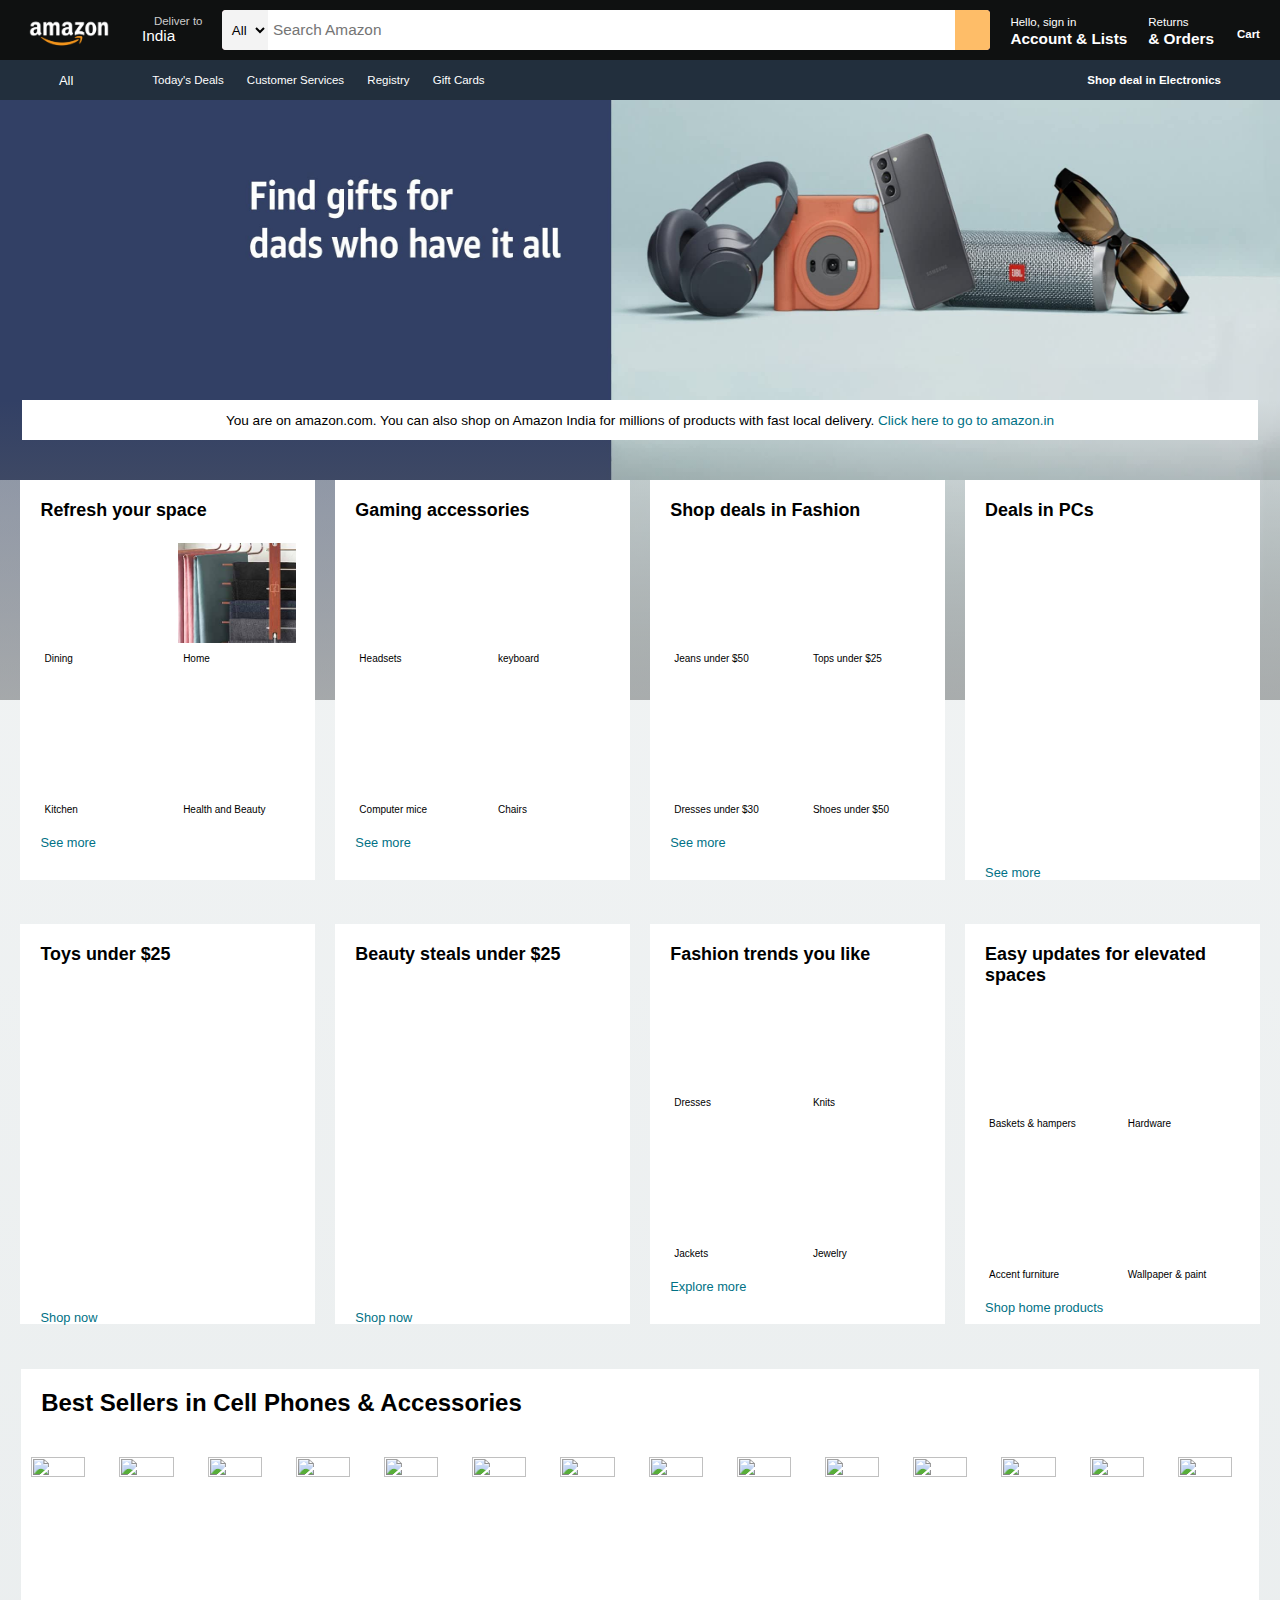
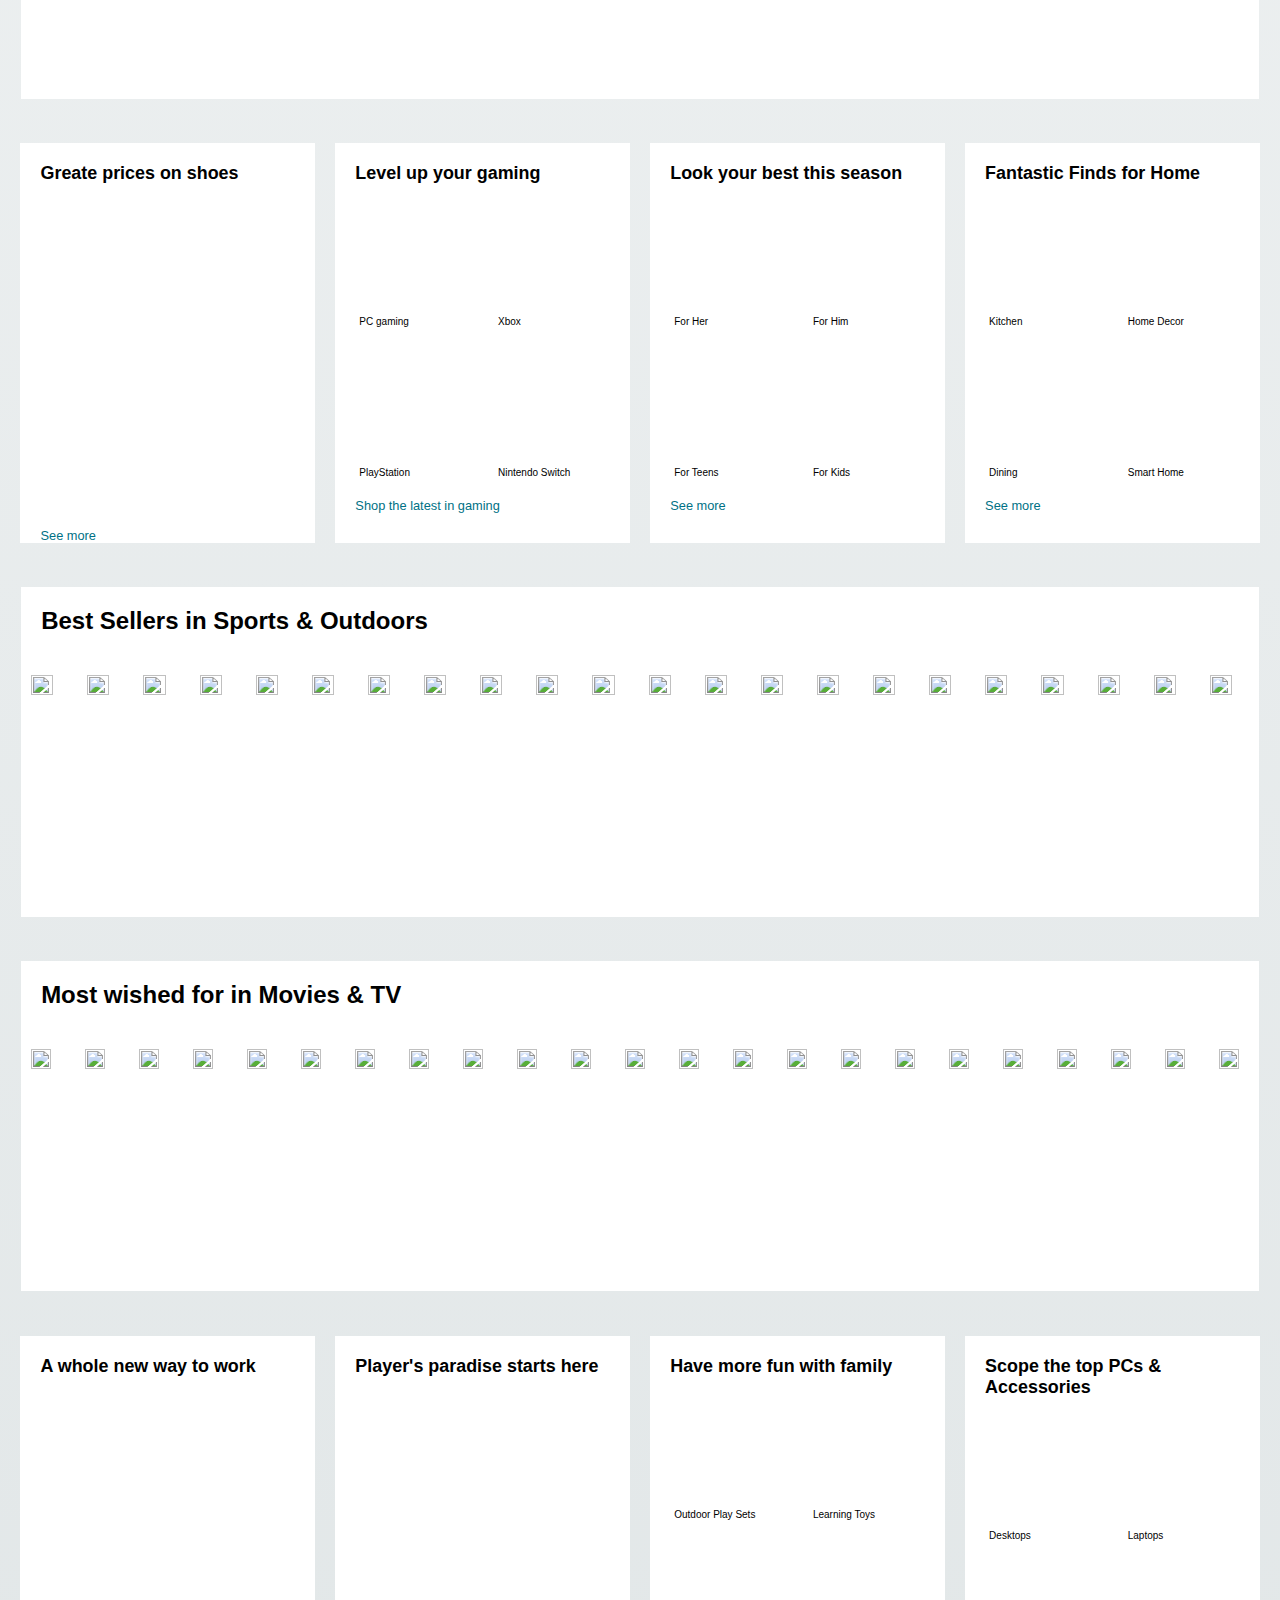
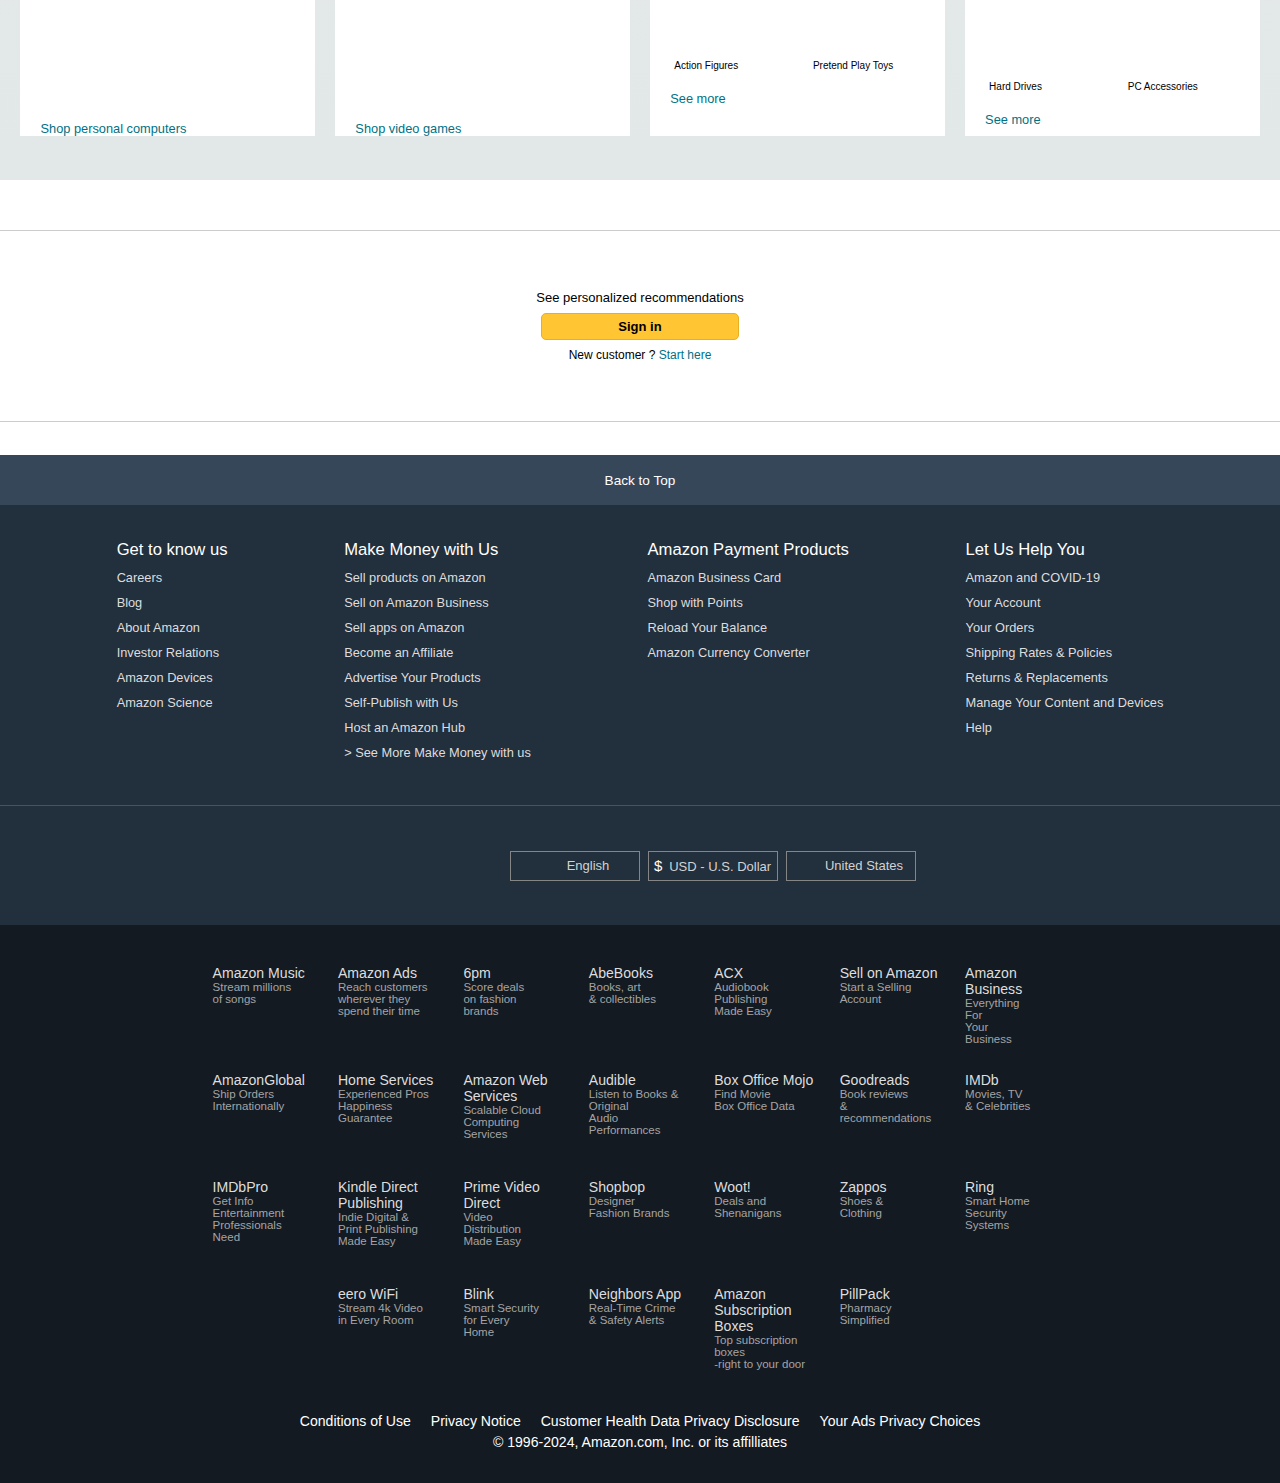
==== commit c583fe9c: "Changes in the box" ====
--- a/index.html
+++ b/index.html
@@ -135,64 +135,80 @@
     <div class="shop-section">
         <div class="box">
             <div class="box-content">
+                <h2>Refresh your space</h2>
+                <div class="allBoxes">
+                    <div class="boxes">
+                        <div class="background-img">
+                            <div class="boxes-img"
+                                style="background-image: url('Dining.jpg');background-position: center; background-size: cover;">
+                            </div>
+                        </div>
+                        <p>Dining</p>
+                    </div>
+                    <div class="boxes">
+                        <div class="background-img">
+                            <div class="boxes-img"
+                                style="background-image: url('box1_image.jpg');background-position: center; background-size: cover;">
+                            </div>
+                        </div>
+                        <p>Home</p>
+                    </div>
+                    <div class="boxes">
+                        <div class="background-img">
+                            <div class="boxes-img"
+                                style="background-image: url('Kitchen.jpg');background-position: center; background-size: cover;">
+                            </div>
+                        </div>
+                        <p>Kitchen</p>
+                    </div>
+                    <div class="boxes">
+                        <div class="background-img">
+                            <div class="boxes-img"
+                                style="background-image: url('HealthAndBeauty.jpg');background-position: center; background-size: cover;">
+                            </div>
+                        </div>
+                        <p>Health and Beauty</p>
+                    </div>
+                </div>
+
+                <a href="#" class="hover-cursor">See more</a>
+            </div>
+        </div>
+        <div class="box">
+            <div class="box-content">
                 <h2>Gaming accessories</h2>
                 <div class="allBoxes">
                     <div class="boxes">
-                        <div class="boxes-img"
-                            style="background-image: url('headset.jpg');background-position: center; background-size: cover;">
+                        <div class="background-img">
+                            <div class="boxes-img"
+                                style="background-image: url('headset.jpg');background-position: center; background-size: cover;">
+                            </div>
                         </div>
                         <p>Headsets</p>
                     </div>
                     <div class="boxes">
-                        <div class="boxes-img"
-                            style="background-image: url('keyboard.jpg');background-position: center; background-size: cover;">
+                        <div class="background-img">
+                            <div class="boxes-img"
+                                style="background-image: url('keyboard.jpg');background-position: center; background-size: cover;">
+                            </div>
                         </div>
                         <p>keyboard</p>
                     </div>
                     <div class="boxes">
-                        <div class="boxes-img"
-                            style="background-image: url('mouse.jpg');background-position: center; background-size: cover;">
+                        <div class="background-img">
+                            <div class="boxes-img"
+                                style="background-image: url('mouse.jpg');background-position: center; background-size: cover;">
+                            </div>
                         </div>
                         <p>Computer mice</p>
                     </div>
                     <div class="boxes">
-                        <div class="boxes-img"
-                            style="background-image: url('Chairs.jpg');background-position: center; background-size: cover;">
+                        <div class="background-img">
+                            <div class="boxes-img"
+                                style="background-image: url('Chairs.jpg');background-position: center; background-size: cover;">
+                            </div>
                         </div>
                         <p>Chairs</p>
-                    </div>
-                </div>
-
-                <a href="#" class="hover-cursor">See more</a>
-            </div>
-        </div>
-        <div class="box">
-            <div class="box-content">
-                <h2>Refresh your space</h2>
-                <div class="allBoxes">
-                    <div class="boxes">
-                        <div class="boxes-img"
-                            style="background-image: url('Dining.jpg');background-position: center; background-size: cover;">
-                        </div>
-                        <p>Dining</p>
-                    </div>
-                    <div class="boxes">
-                        <div class="boxes-img"
-                            style="background-image: url('box1_image.jpg');background-position: center; background-size: cover;">
-                        </div>
-                        <p>Home</p>
-                    </div>
-                    <div class="boxes">
-                        <div class="boxes-img"
-                            style="background-image: url('Kitchen.jpg');background-position: center; background-size: cover;">
-                        </div>
-                        <p>Kitchen</p>
-                    </div>
-                    <div class="boxes">
-                        <div class="boxes-img"
-                            style="background-image: url('HealthAndBeauty.jpg');background-position: center; background-size: cover;">
-                        </div>
-                        <p>Health and Beauty</p>
                     </div>
                 </div>
 
@@ -204,26 +220,34 @@
                 <h2>Shop deals in Fashion</h2>
                 <div class="allBoxes">
                     <div class="boxes">
-                        <div class="boxes-img"
-                            style="background-image: url('Jeans.jpg');background-position: center; background-size: cover;">
+                        <div class="background-img">
+                            <div class="boxes-img"
+                                style="background-image: url('Jeans.jpg');background-position: center; background-size: cover;">
+                            </div>
                         </div>
                         <p>Jeans under $50</p>
                     </div>
                     <div class="boxes">
-                        <div class="boxes-img"
-                            style="background-image: url('Tops.jpg');background-position: center; background-size: cover;">
+                        <div class="background-img">
+                            <div class="boxes-img"
+                                style="background-image: url('Tops.jpg');background-position: center; background-size: cover;">
+                            </div>
                         </div>
                         <p>Tops under $25</p>
                     </div>
                     <div class="boxes">
-                        <div class="boxes-img"
-                            style="background-image: url('Dresses.jpg');background-position: center; background-size: cover;">
+                        <div class="background-img">
+                            <div class="boxes-img"
+                                style="background-image: url('Dresses.jpg');background-position: center; background-size: cover;">
+                            </div>
                         </div>
                         <p>Dresses under $30</p>
                     </div>
                     <div class="boxes">
-                        <div class="boxes-img"
-                            style="background-image: url('Shoes.jpg');background-position: center; background-size: cover;">
+                        <div class="background-img">
+                            <div class="boxes-img"
+                                style="background-image: url('Shoes.jpg');background-position: center; background-size: cover;">
+                            </div>
                         </div>
                         <p>Shoes under $50</p>
                     </div>
@@ -270,26 +294,34 @@
                 <h2>Fashion trends you like</h2>
                 <div class="allBoxes">
                     <div class="boxes">
-                        <div class="boxes-img"
-                            style="background-image: url('dresses1.jpg');background-position: center; background-size: cover;">
+                        <div class="background-img">
+                            <div class="boxes-img"
+                                style="background-image: url('dresses1.jpg');background-position: center; background-size: cover;">
+                            </div>
                         </div>
                         <p>Dresses</p>
                     </div>
                     <div class="boxes">
-                        <div class="boxes-img"
-                            style="background-image: url('knits.jpg');background-position: center; background-size: cover;">
+                        <div class="background-img">
+                            <div class="boxes-img"
+                                style="background-image: url('knits.jpg');background-position: center; background-size: cover;">
+                            </div>
                         </div>
                         <p>Knits</p>
                     </div>
                     <div class="boxes">
-                        <div class="boxes-img"
-                            style="background-image: url('jackets.jpg');background-position: center; background-size: cover;">
+                        <div class="background-img">
+                            <div class="boxes-img"
+                                style="background-image: url('jackets.jpg');background-position: center; background-size: cover;">
+                            </div>
                         </div>
                         <p>Jackets</p>
                     </div>
                     <div class="boxes">
-                        <div class="boxes-img"
-                            style="background-image: url('jewelry.jpg');background-position: center; background-size: cover;">
+                        <div class="background-img">
+                            <div class="boxes-img"
+                                style="background-image: url('jewelry.jpg');background-position: center; background-size: cover;">
+                            </div>
                         </div>
                         <p>Jewelry</p>
                     </div>
@@ -303,26 +335,34 @@
                 <h2>Easy updates for elevated spaces</h2>
                 <div class="allBoxes">
                     <div class="boxes">
-                        <div class="boxes-img"
-                            style="background-image: url('baskets&hampers.jpg');background-position: center; background-size: cover;">
+                        <div class="background-img">
+                            <div class="boxes-img"
+                                style="background-image: url('baskets&hampers.jpg');background-position: center; background-size: cover;">
+                            </div>
                         </div>
                         <p>Baskets & hampers</p>
                     </div>
                     <div class="boxes">
-                        <div class="boxes-img"
-                            style="background-image: url('Hardware.jpg');background-position: center; background-size: cover;">
+                        <div class="background-img">
+                            <div class="boxes-img"
+                                style="background-image: url('Hardware.jpg');background-position: center; background-size: cover;">
+                            </div>
                         </div>
                         <p>Hardware</p>
                     </div>
                     <div class="boxes">
-                        <div class="boxes-img"
-                            style="background-image: url('AccentFurniture.jpg');background-position: center; background-size: cover;">
+                        <div class="background-img">
+                            <div class="boxes-img"
+                                style="background-image: url('AccentFurniture.jpg');background-position: center; background-size: cover;">
+                            </div>
                         </div>
                         <p>Accent furniture</p>
                     </div>
                     <div class="boxes">
-                        <div class="boxes-img"
-                            style="background-image: url('Wallpaper&paint.jpg');background-position: center; background-size: cover;">
+                        <div class="background-img">
+                            <div class="boxes-img"
+                                style="background-image: url('Wallpaper&paint.jpg');background-position: center; background-size: cover;">
+                            </div>
                         </div>
                         <p>Wallpaper & paint</p>
                     </div>
@@ -369,26 +409,34 @@
                 <h2>Level up your gaming</h2>
                 <div class="allBoxes">
                     <div class="boxes">
-                        <div class="boxes-img"
-                            style="background-image: url('pcGaming.jpg');background-position: center; background-size: cover;">
+                        <div class="background-img">
+                            <div class="boxes-img"
+                                style="background-image: url('pcGaming.jpg');background-position: center; background-size: cover;">
+                            </div>
                         </div>
                         <p>PC gaming</p>
                     </div>
                     <div class="boxes">
-                        <div class="boxes-img"
-                            style="background-image: url('xbox.jpg');background-position: center; background-size: cover;">
+                        <div class="background-img">
+                            <div class="boxes-img"
+                                style="background-image: url('xbox.jpg');background-position: center; background-size: cover;">
+                            </div>
                         </div>
                         <p>Xbox</p>
                     </div>
                     <div class="boxes">
-                        <div class="boxes-img"
-                            style="background-image: url('playstation.jpg');background-position: center; background-size: cover;">
+                        <div class="background-img">
+                            <div class="boxes-img"
+                                style="background-image: url('playstation.jpg');background-position: center; background-size: cover;">
+                            </div>
                         </div>
                         <p>PlayStation</p>
                     </div>
                     <div class="boxes">
-                        <div class="boxes-img"
-                            style="background-image: url('NintendoSwitch.jpg');background-position: center; background-size: cover;">
+                        <div class="background-img">
+                            <div class="boxes-img"
+                                style="background-image: url('NintendoSwitch.jpg');background-position: center; background-size: cover;">
+                            </div>
                         </div>
                         <p>Nintendo Switch</p>
                     </div>
@@ -402,26 +450,34 @@
                 <h2>Look your best this season</h2>
                 <div class="allBoxes">
                     <div class="boxes">
-                        <div class="boxes-img"
-                            style="background-image: url('forHer.jpg');background-position: center; background-size: cover;">
+                        <div class="background-img">
+                            <div class="boxes-img"
+                                style="background-image: url('forHer.jpg');background-position: center; background-size: cover;">
+                            </div>
                         </div>
                         <p>For Her</p>
                     </div>
                     <div class="boxes">
-                        <div class="boxes-img"
-                            style="background-image: url('forHim.jpg');background-position: center; background-size: cover;">
+                        <div class="background-img">
+                            <div class="boxes-img"
+                                style="background-image: url('forHim.jpg');background-position: center; background-size: cover;">
+                            </div>
                         </div>
                         <p>For Him</p>
                     </div>
                     <div class="boxes">
-                        <div class="boxes-img"
-                            style="background-image: url('forTeens.jpg');background-position: center; background-size: cover;">
+                        <div class="background-img">
+                            <div class="boxes-img"
+                                style="background-image: url('forTeens.jpg');background-position: center; background-size: cover;">
+                            </div>
                         </div>
                         <p>For Teens</p>
                     </div>
                     <div class="boxes">
-                        <div class="boxes-img"
-                            style="background-image: url('forKids.jpg');background-position: center; background-size: cover;">
+                        <div class="background-img">
+                            <div class="boxes-img"
+                                style="background-image: url('forKids.jpg');background-position: center; background-size: cover;">
+                            </div>
                         </div>
                         <p>For Kids</p>
                     </div>
@@ -436,26 +492,34 @@
                 <h2>Fantastic Finds for Home</h2>
                 <div class="allBoxes">
                     <div class="boxes">
-                        <div class="boxes-img"
-                            style="background-image: url('Kitchen1.jpg');background-position: center; background-size: cover;">
+                        <div class="background-img">
+                            <div class="boxes-img"
+                                style="background-image: url('Kitchen1.jpg');background-position: center; background-size: cover;">
+                            </div>
                         </div>
                         <p>Kitchen</p>
                     </div>
                     <div class="boxes">
-                        <div class="boxes-img"
-                            style="background-image: url('HomeDecor.jpg');background-position: center; background-size: cover;">
+                        <div class="background-img">
+                            <div class="boxes-img"
+                                style="background-image: url('HomeDecor.jpg');background-position: center; background-size: cover;">
+                            </div>
                         </div>
                         <p>Home Decor</p>
                     </div>
                     <div class="boxes">
-                        <div class="boxes-img"
-                            style="background-image: url('Dining1.jpg');background-position: center; background-size: cover;">
+                        <div class="background-img">
+                            <div class="boxes-img"
+                                style="background-image: url('Dining1.jpg');background-position: center; background-size: cover;">
+                            </div>
                         </div>
                         <p>Dining</p>
                     </div>
                     <div class="boxes">
-                        <div class="boxes-img"
-                            style="background-image: url('smartHome.jpg');background-position: center; background-size: cover;">
+                        <div class="background-img">
+                            <div class="boxes-img"
+                                style="background-image: url('smartHome.jpg');background-position: center; background-size: cover;">
+                            </div>
                         </div>
                         <p>Smart Home</p>
                     </div>
@@ -552,26 +616,34 @@
                 <h2>Have more fun with family</h2>
                 <div class="allBoxes">
                     <div class="boxes">
-                        <div class="boxes-img"
-                            style="background-image: url('outdoorPlaySets.jpg');background-position: center; background-size: cover;">
+                        <div class="background-img">
+                            <div class="boxes-img"
+                                style="background-image: url('outdoorPlaySets.jpg');background-position: center; background-size: cover;">
+                            </div>
                         </div>
                         <p>Outdoor Play Sets</p>
                     </div>
                     <div class="boxes">
-                        <div class="boxes-img"
-                            style="background-image: url('LearningToys.jpg');background-position: center; background-size: cover;">
+                        <div class="background-img">
+                            <div class="boxes-img"
+                                style="background-image: url('LearningToys.jpg');background-position: center; background-size: cover;">
+                            </div>
                         </div>
                         <p>Learning Toys</p>
                     </div>
                     <div class="boxes">
-                        <div class="boxes-img"
-                            style="background-image: url('actionFigures.jpg');background-position: center; background-size: cover;">
+                        <div class="background-img">
+                            <div class="boxes-img"
+                                style="background-image: url('actionFigures.jpg');background-position: center; background-size: cover;">
+                            </div>
                         </div>
                         <p>Action Figures</p>
                     </div>
                     <div class="boxes">
-                        <div class="boxes-img"
-                            style="background-image: url('pretendPlaytoys.jpg');background-position: center; background-size: cover;">
+                        <div class="background-img">
+                            <div class="boxes-img"
+                                style="background-image: url('pretendPlaytoys.jpg');background-position: center; background-size: cover;">
+                            </div>
                         </div>
                         <p>Pretend Play Toys</p>
                     </div>
@@ -580,31 +652,39 @@
                 <a href="#" class="hover-cursor">See more</a>
             </div>
         </div>
-        <div class="box">
+        <div class="box lastBox">
             <div class="box-content">
                 <h2>Scope the top PCs & Accessories</h2>
                 <div class="allBoxes">
                     <div class="boxes">
-                        <div class="boxes-img"
-                            style="background-image: url('Desktops.jpg');background-position: center; background-size: cover;">
+                        <div class="background-img">
+                            <div class="boxes-img"
+                                style="background-image: url('Desktops.jpg');background-position: center; background-size: cover;">
+                            </div>
                         </div>
                         <p>Desktops</p>
                     </div>
                     <div class="boxes">
-                        <div class="boxes-img"
-                            style="background-image: url('Laptops.jpg');background-position: center; background-size: cover;">
+                        <div class="background-img">
+                            <div class="boxes-img"
+                                style="background-image: url('Laptops.jpg');background-position: center; background-size: cover;">
+                            </div>
                         </div>
                         <p>Laptops</p>
                     </div>
                     <div class="boxes">
-                        <div class="boxes-img"
-                            style="background-image: url('HardDrives.jpg');background-position: center; background-size: cover;">
+                        <div class="background-img">
+                            <div class="boxes-img"
+                                style="background-image: url('HardDrives.jpg');background-position: center; background-size: cover;">
+                            </div>
                         </div>
                         <p>Hard Drives</p>
                     </div>
                     <div class="boxes">
-                        <div class="boxes-img"
-                            style="background-image: url('PCAccessories.jpg');background-position: center; background-size: cover;">
+                        <div class="background-img">
+                            <div class="boxes-img"
+                                style="background-image: url('PCAccessories.jpg');background-position: center; background-size: cover;">
+                            </div>
                         </div>
                         <p>PC Accessories</p>
                     </div>
--- a/style.css
+++ b/style.css
@@ -297,6 +297,7 @@
     justify-content: space-evenly;
     /* background-color: #e2e7e8; */
     background: linear-gradient(rgba(226, 231, 232, 0.5), rgba(226, 231, 232, 1));
+    /* background-color: red; */
     height: 3000px;
 }
 
@@ -940,7 +941,7 @@
         top: 42vw;
         /* top: 480px; */
         width: 100vw;
-        height: 500vw;
+        height: 550vw;
         display: flex;
         /* align-items: center; */
     }
@@ -948,7 +949,8 @@
     .box {
         padding: 10px 0px 5px;
         /* height: 410px; */
-        height: 45vw;
+        height: 50vw;
+        /* max-he: 500px; */
         width: 42vw;
         margin: 0px 10px;
         border-radius: 10px;
@@ -1222,8 +1224,11 @@
 
     .panel-options {
         font-size: 11px;
-        width: 400px;
-        /* background-color: red; */
+        width: auto;
+    }
+
+    .panel-options a {
+        display: inline-block;
     }
 
     .panel-deals {
@@ -1284,13 +1289,14 @@
     /* Hero Section ------------------------------------ */
 
     .hero-section {
-        height: 45vw;
+        height: 40vw;
+        /* height: 140px; */
     }
 
     .hero-msg {
         top: 22vw;
         height: 20vw;
-        /* background-color: red; */
+        /* background-color: red;/ */
     }
 
     .hero-msg-inner {
@@ -1305,26 +1311,31 @@
 
 
     .shop-section {
-        margin-top: 10vw;
-        width: 100vw;
-        height: 2010vw;
-        display: block;
-        padding: 20px 1%;
-    }
+        position: absolute;
+        margin-top: 100px;
+        max-width: 100%;
+        height: 1920vw;
+        background-color: rgb(202, 200, 200);
+        /* display: flex; */
+    }
+
+    /* BOx------------------------------------ */
 
     .box {
-        padding: 20px 10px 5px;
-        height: 104vw;
-        width: 93vw;
-        margin-bottom: 30px;
+        padding: 5px 10px 5px;
+        height: 103vw;
+        /* margin-bottom: 100px; */
+        background-color: rgb(255, 255, 255);
+        flex-basis: 100%;
+        border-radius: 0px;
+        margin-left: 0px;
+        margin-right: 0px;
     }
 
     .box h2 {
         font-size: 4vw;
-        margin-bottom: 30px;
-        margin-top: 2px;
-        margin-left: 0.9vw;
-        /* float: left; */
+        margin: 5px 0px;
+        text-align: left;
     }
 
     .box-img {
@@ -1341,27 +1352,44 @@
         padding: 0px;
     }
 
+    .background-img {
+        background-color: rgb(238, 237, 237);
+        padding: 4.7vw;
+        margin-bottom: -6px;
+    }
+
     .boxes {
-        margin: 2px 0.8vw;
-        height: 35vw;
+        margin: 4px 0px;
+        height: 40vw;
     }
 
     .boxes-img {
         height: 25vw;
         width: 36vw;
-        margin: 1px 1px 0px 1px;
-        margin-bottom: 10px;
+        /* margin: 1px 1px 0px 1px;
+        margin-bottom: 10px; */
+    }
+
+    .box-content {
+        margin-left: 0px;
+        margin-right: 0px;
     }
 
     .box-content .allBoxes .boxes p {
         font-size: 2.5vw;
-        /* margin-left: 5vw; */
+        margin-left: 5px;
     }
 
     .box-content .hover-cursor {
-        margin-left: 3vw;
-        margin-top: 20px;
+        margin-left: 0px;
+        margin-top: 1vw;
         font-size: 3vw;
+    }
+
+    .lastBox {
+        /* padding-bottom: 100px;
+        background-color: red; */
+        height: 109vw;
     }
 
 
